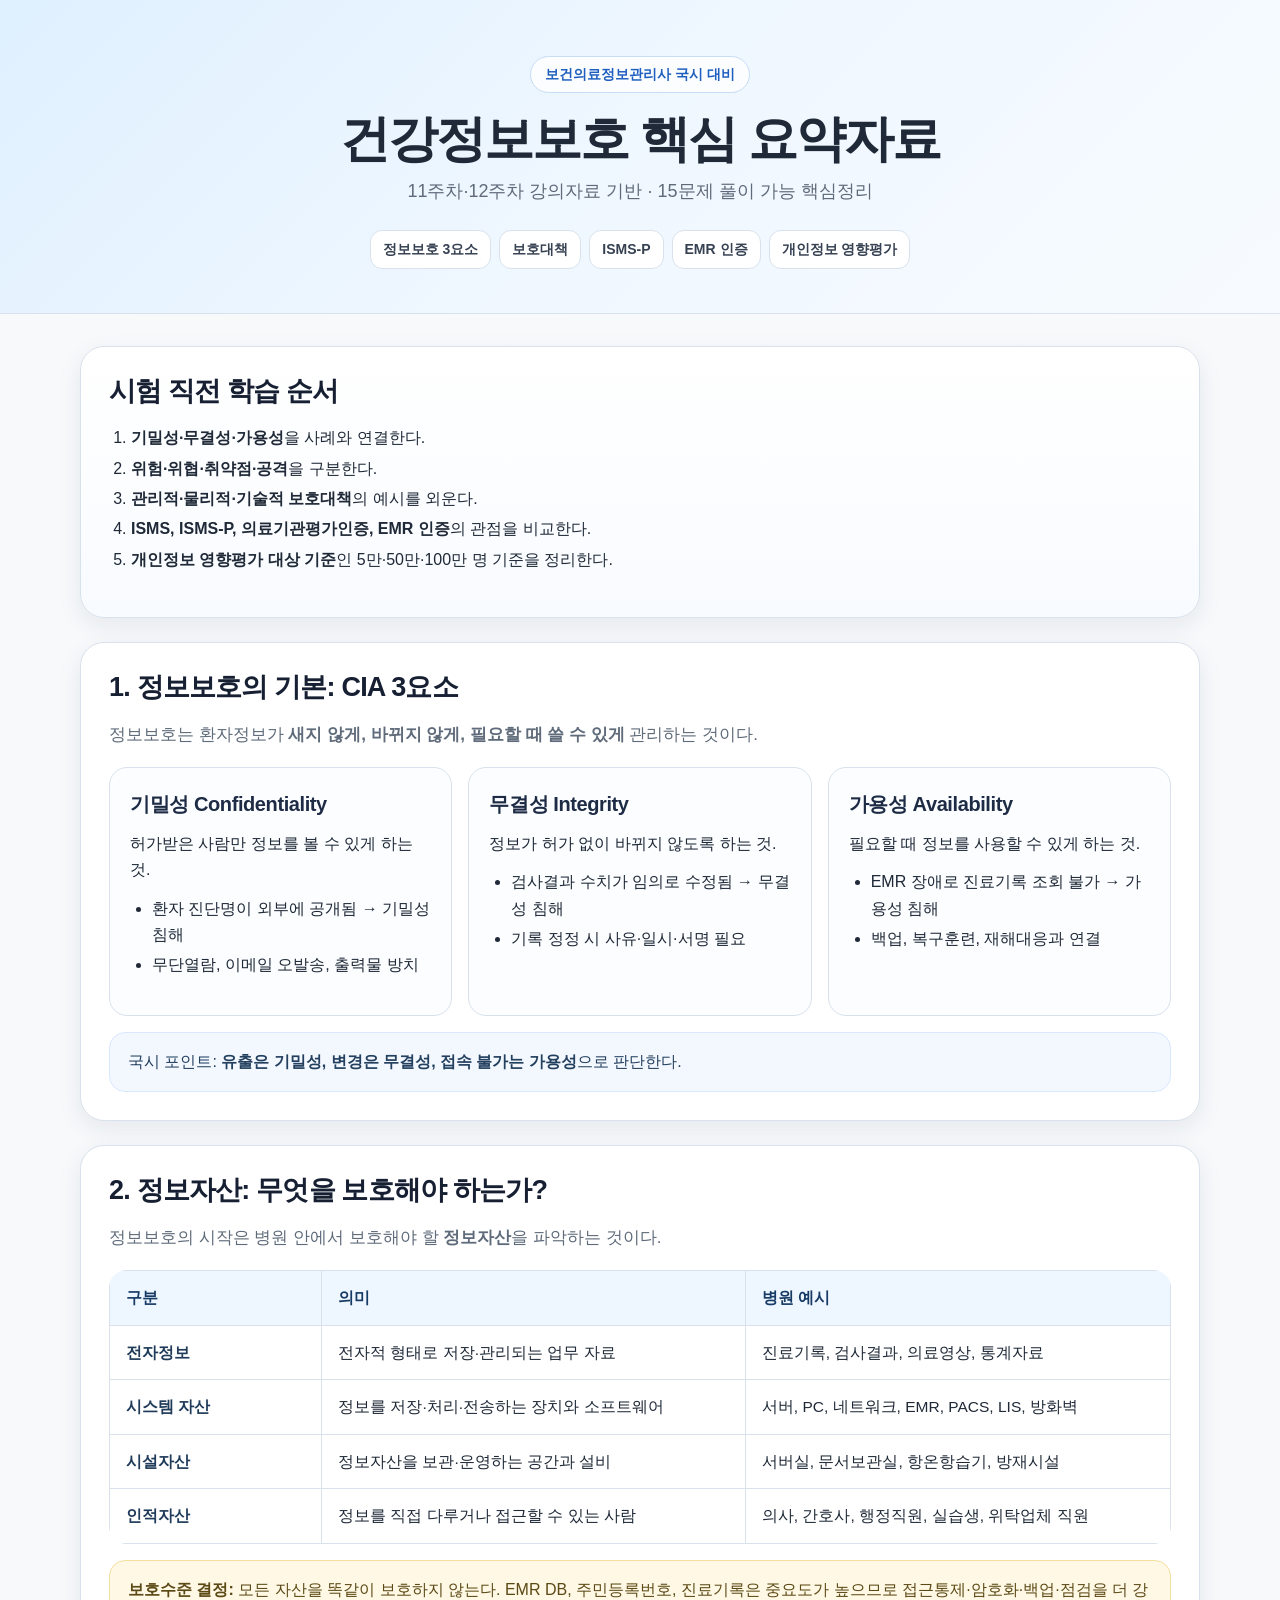
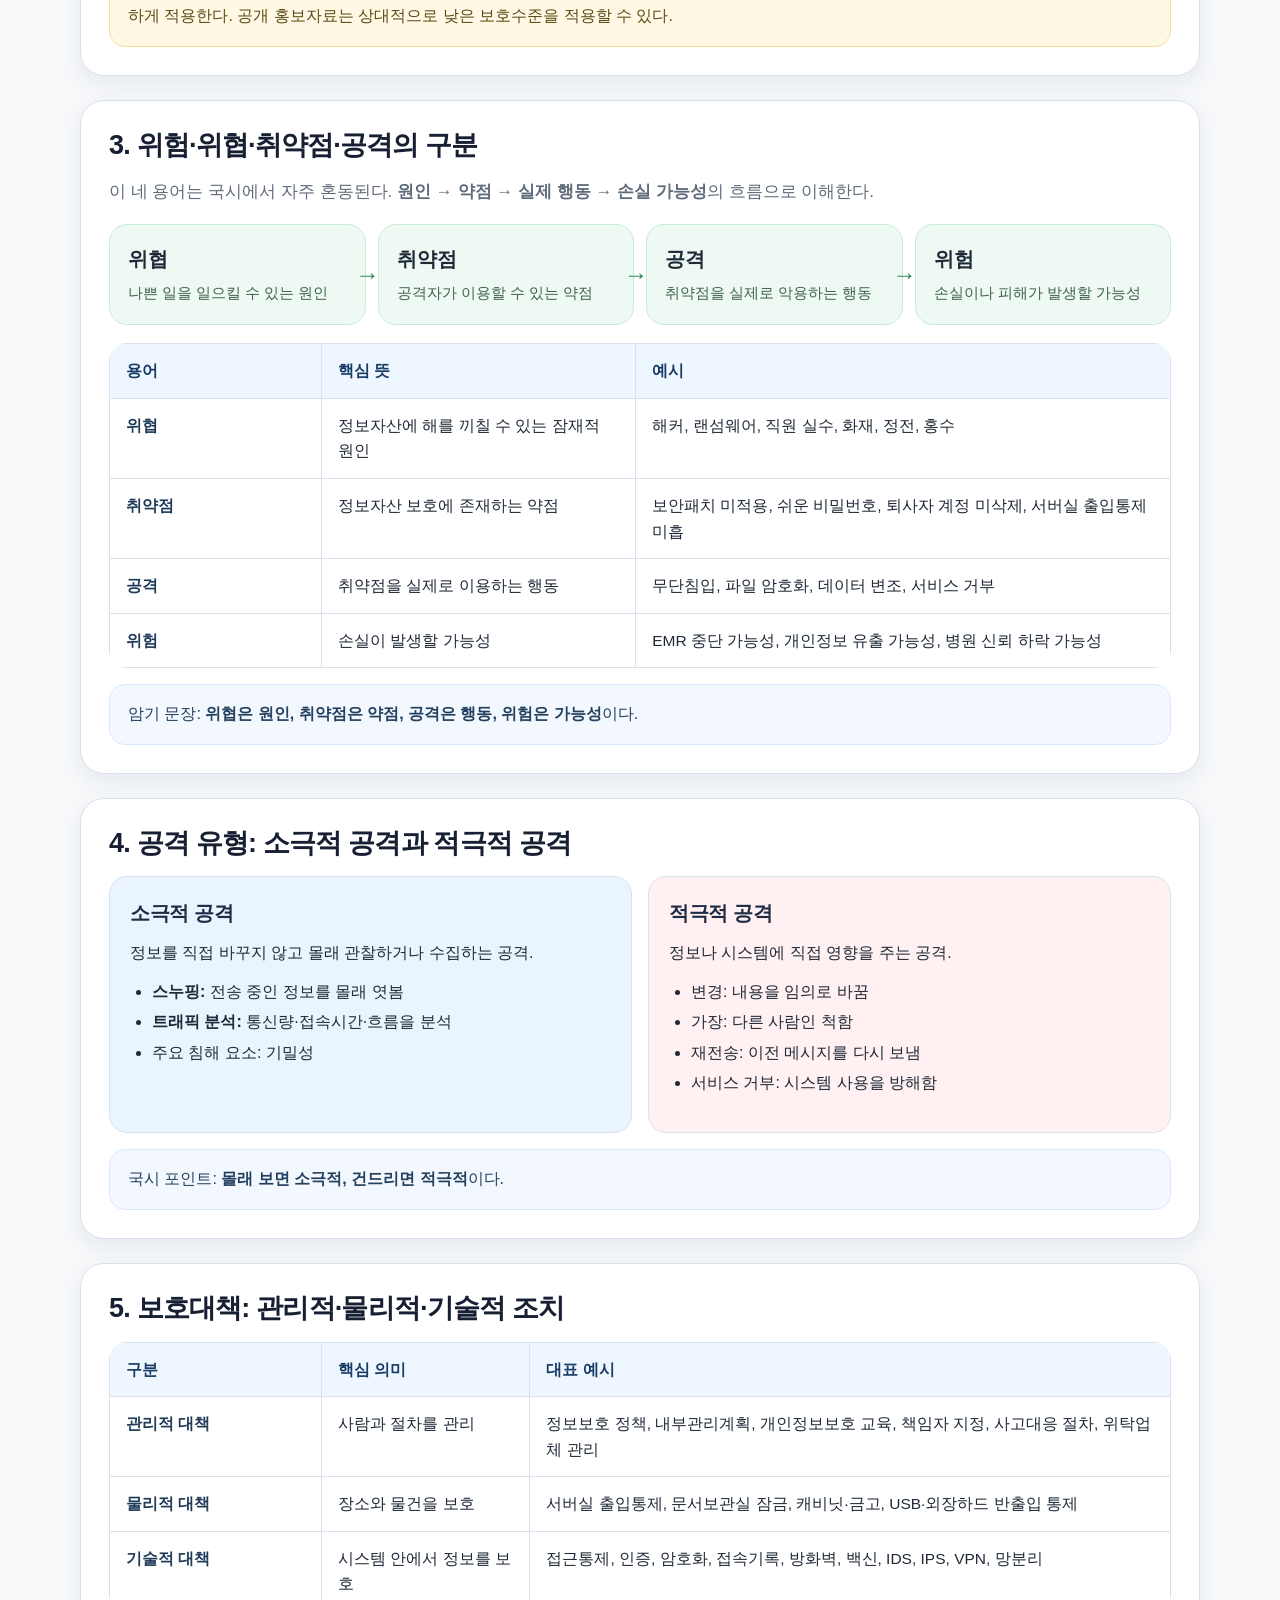
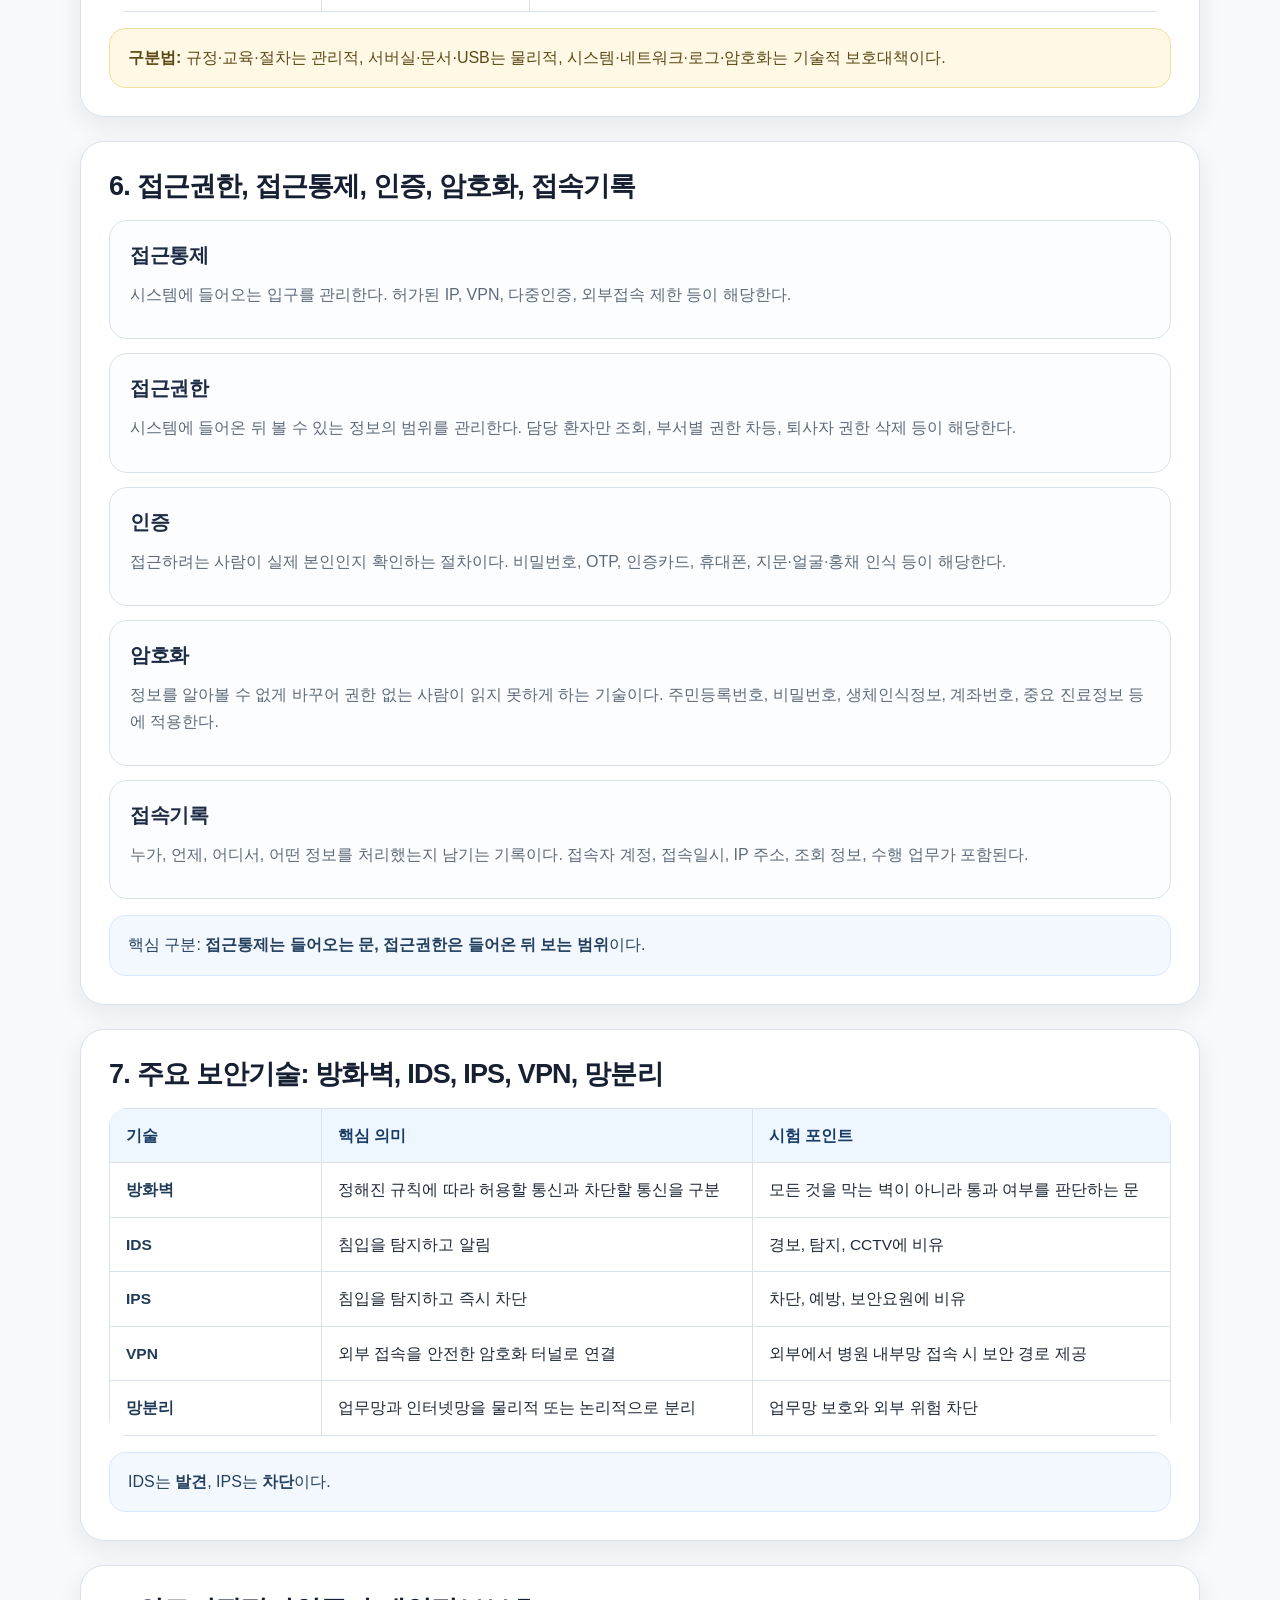
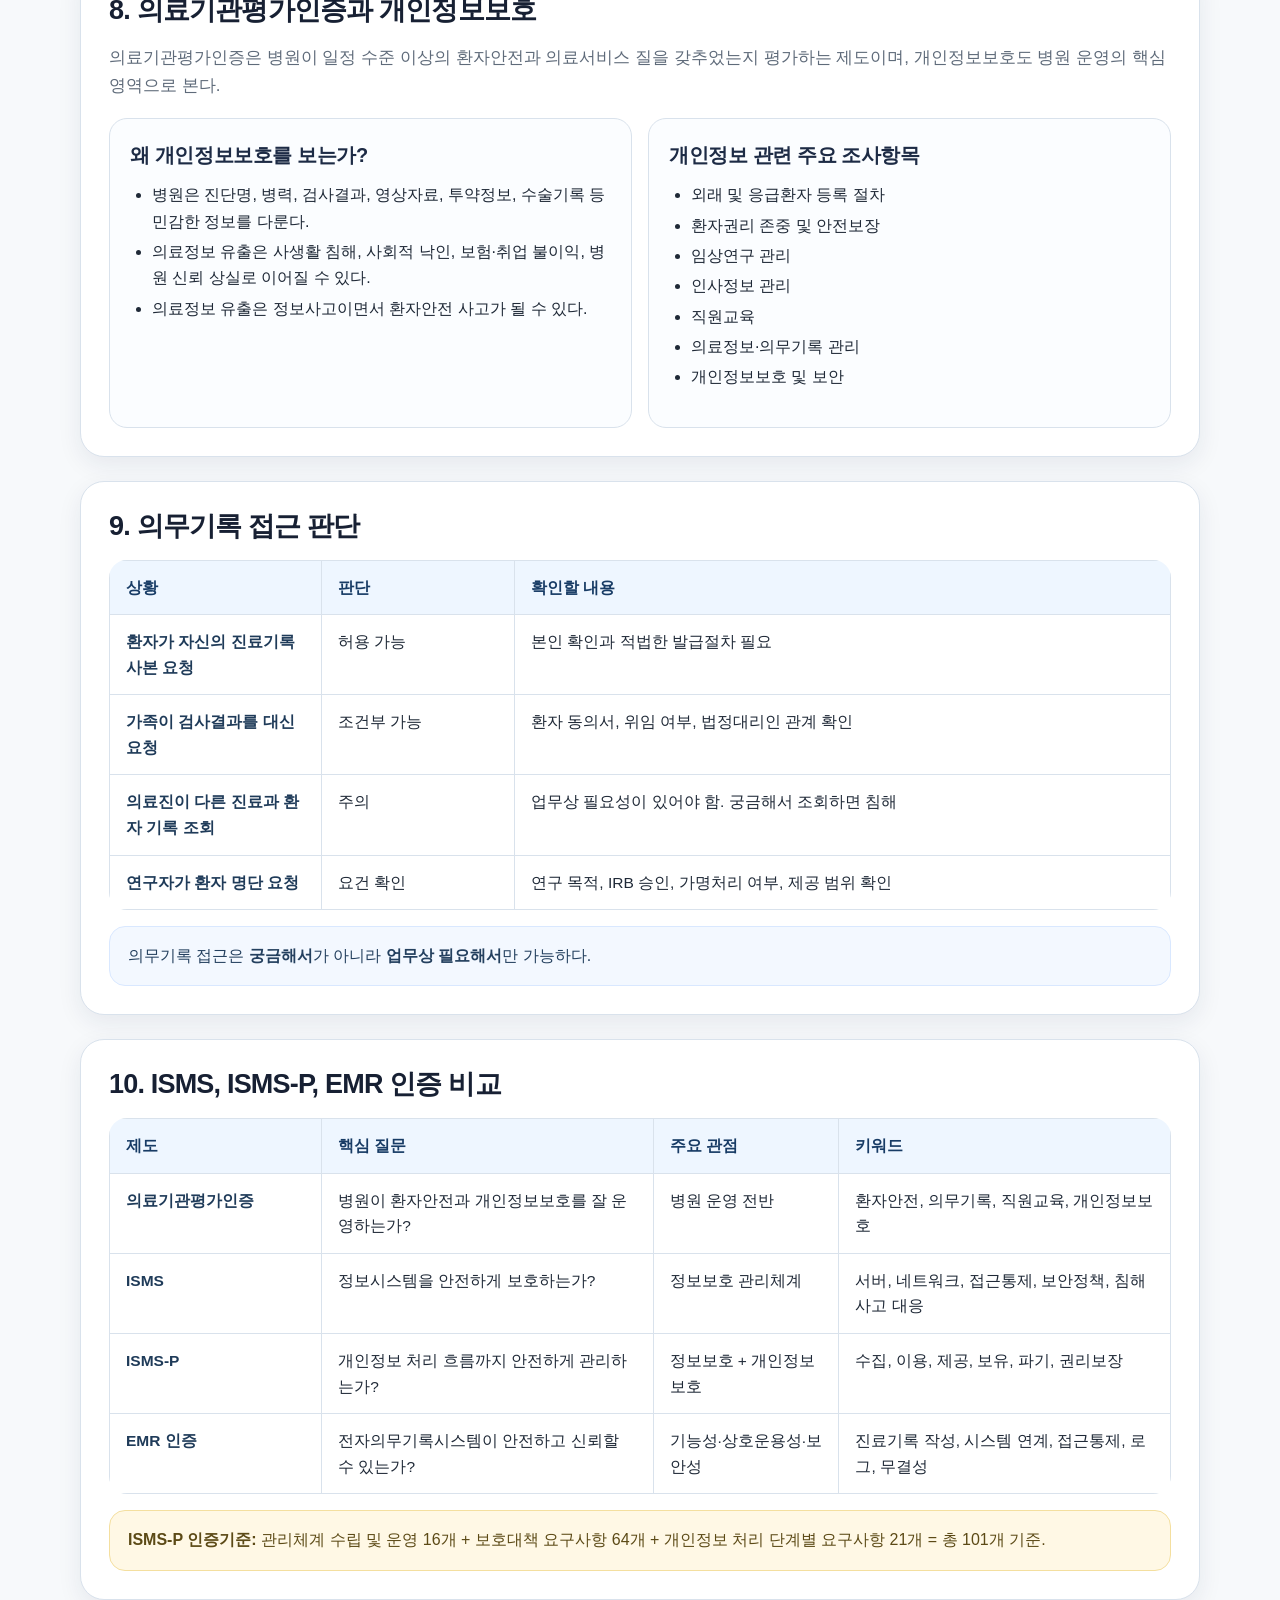
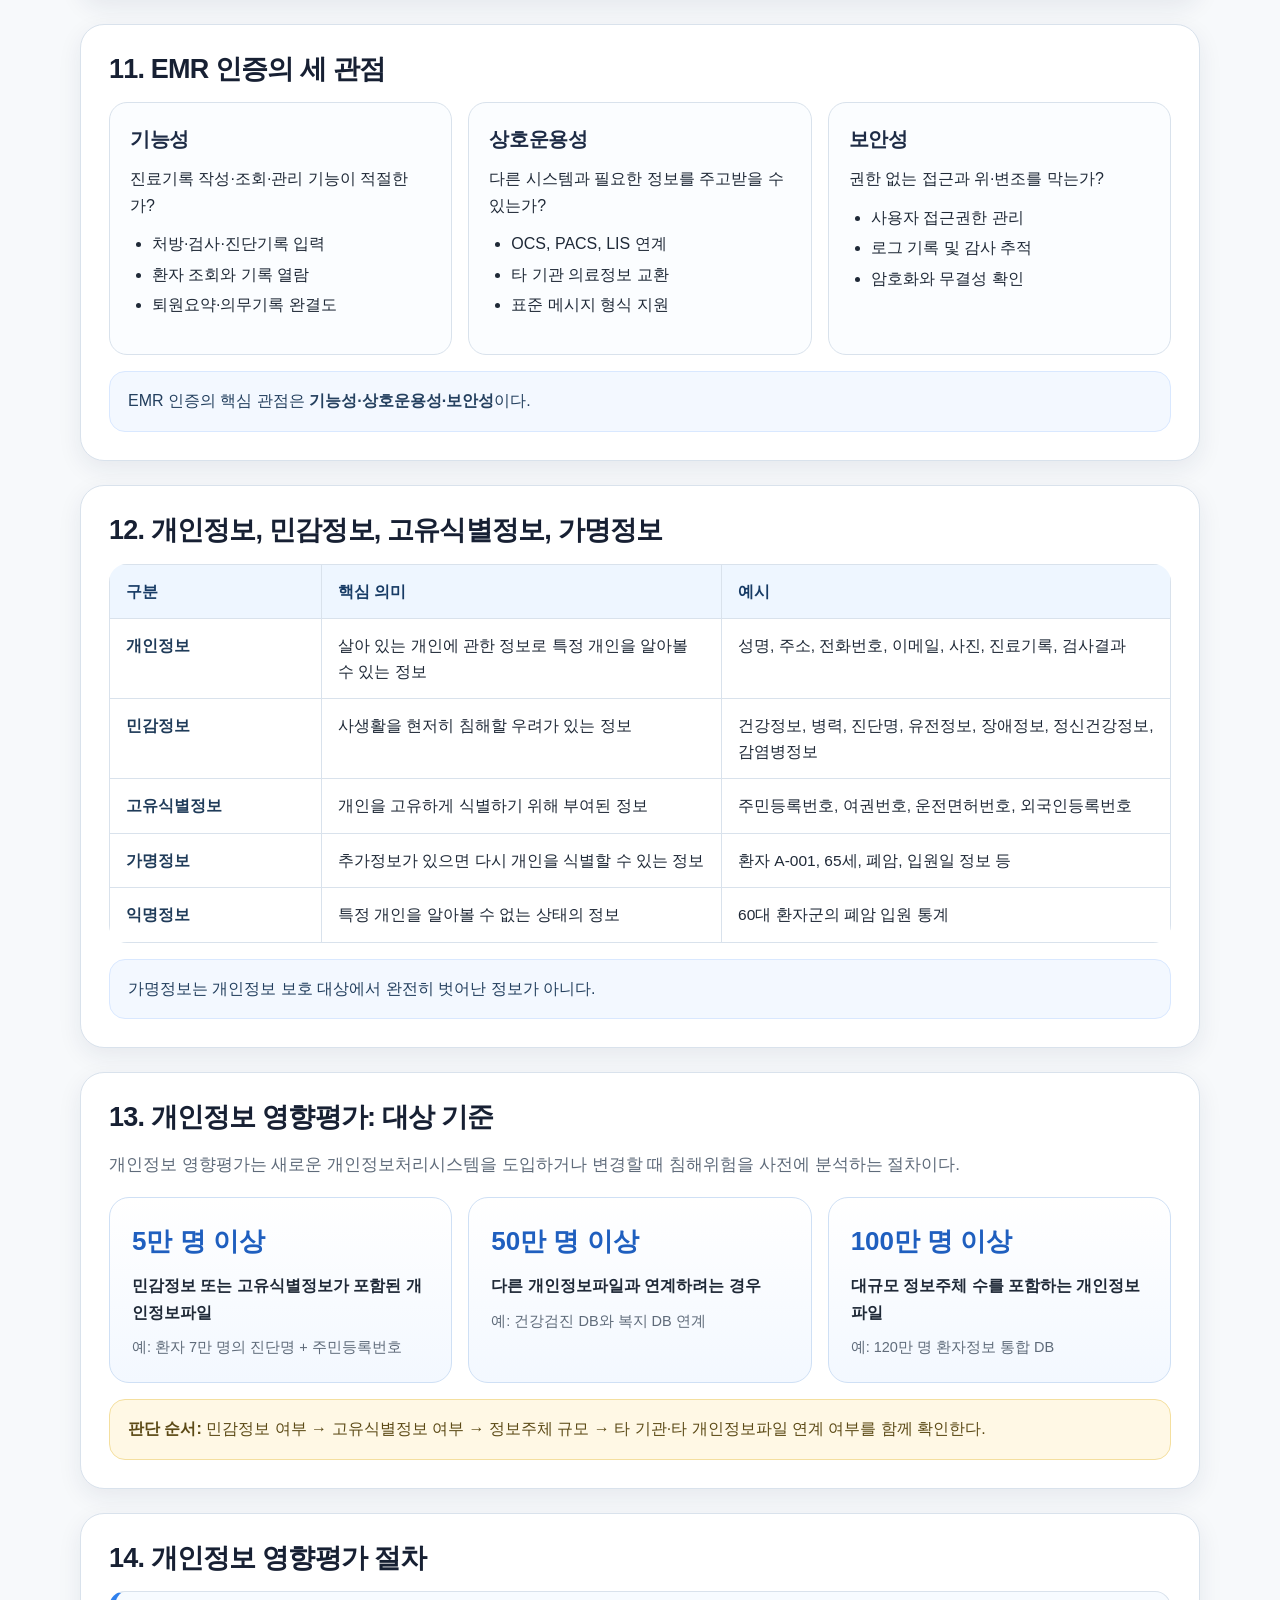
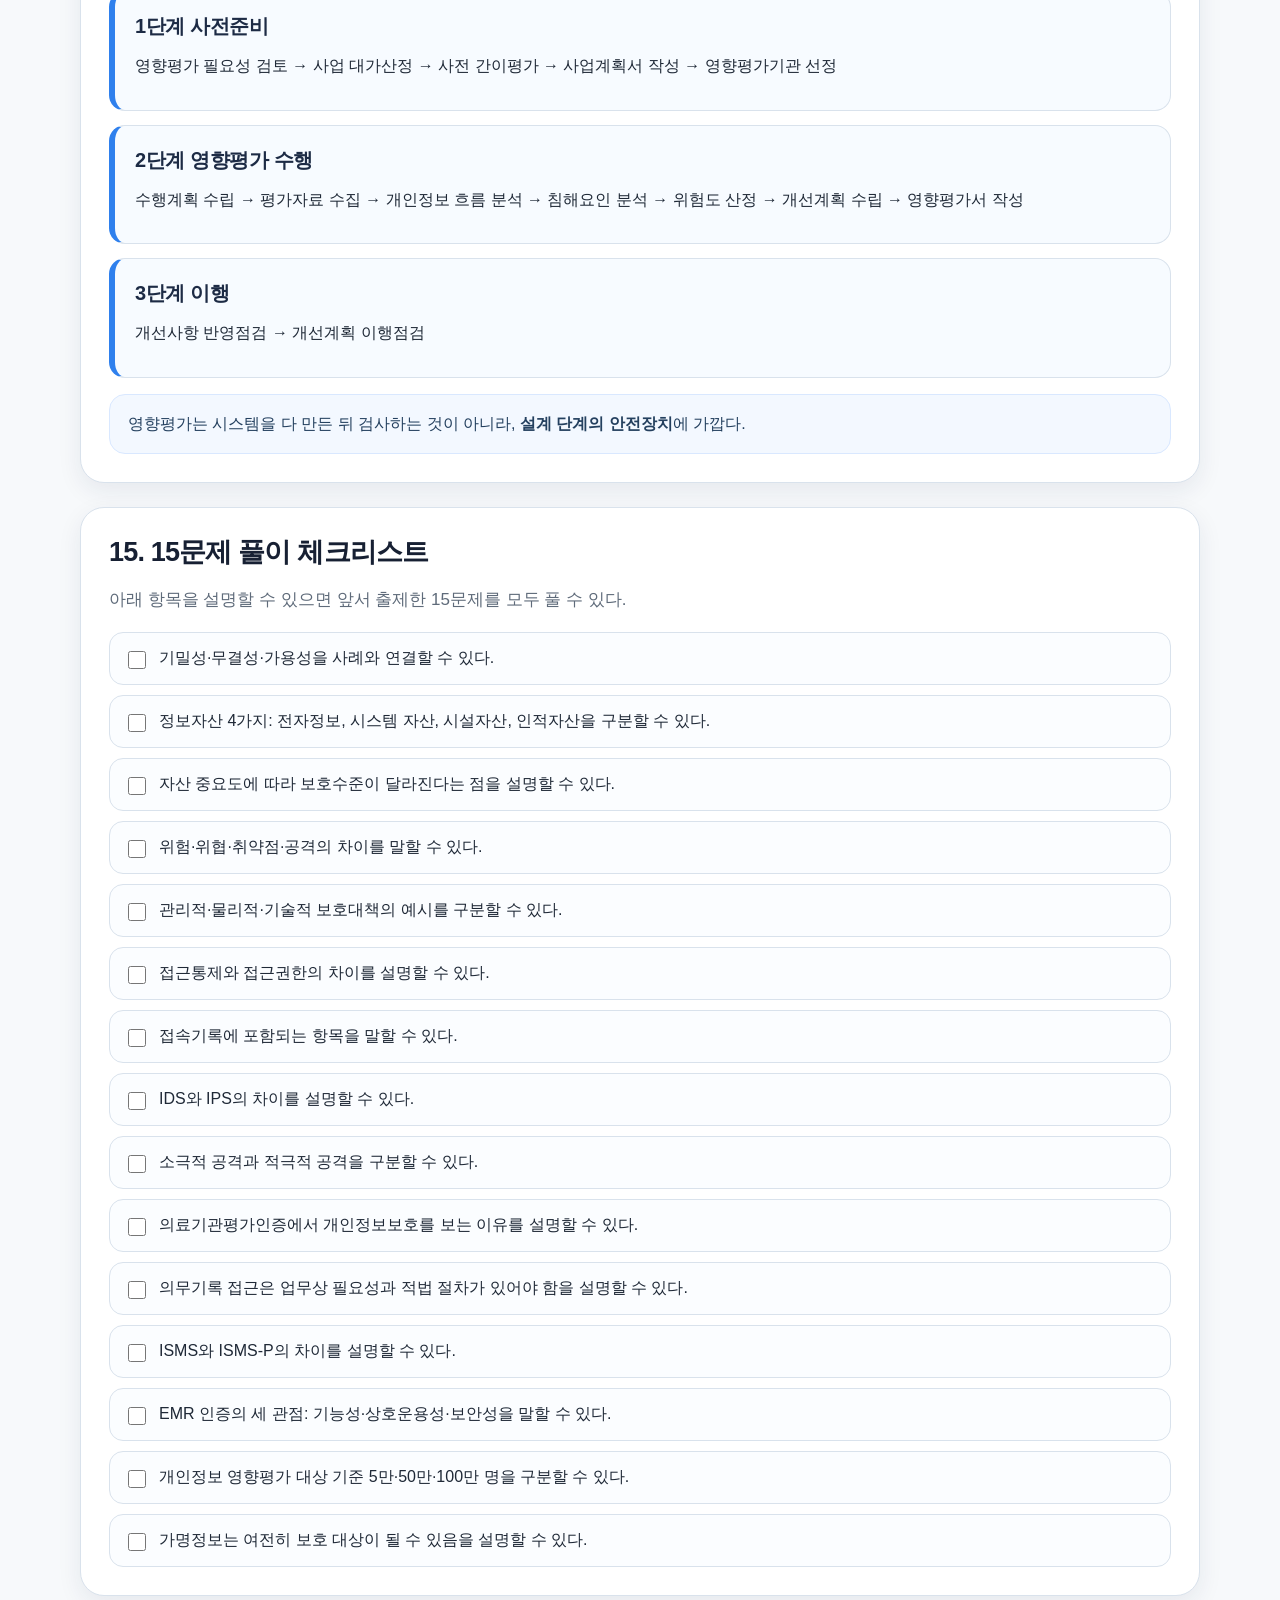
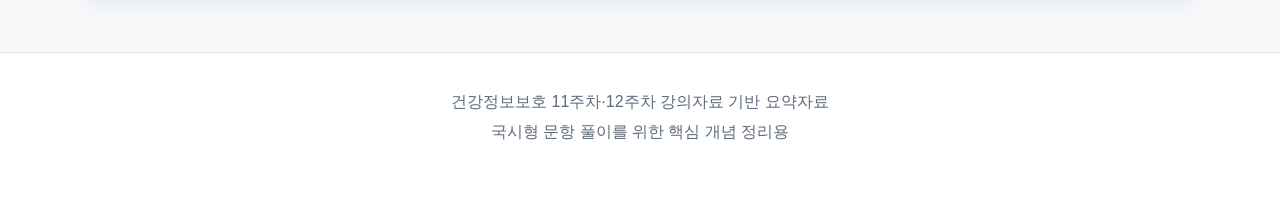
==== 10,11weeks/index.html @ 8c6b3c04 "Rename health_info_protection_summary.html to index.html" ====
<!DOCTYPE html>
<html lang="ko">
<head>
  <meta charset="UTF-8" />
  <meta name="viewport" content="width=device-width, initial-scale=1.0" />
  <title>건강정보보호 국시 핵심 요약자료</title>
  <link rel="stylesheet" href="health_info_protection_summary.css" />
</head>
<body>
  <header class="hero">
    <div class="hero__label">보건의료정보관리사 국시 대비</div>
    <h1>건강정보보호 핵심 요약자료</h1>
    <p>11주차·12주차 강의자료 기반 · 15문제 풀이 가능 핵심정리</p>
    <div class="hero__badges">
      <span>정보보호 3요소</span>
      <span>보호대책</span>
      <span>ISMS-P</span>
      <span>EMR 인증</span>
      <span>개인정보 영향평가</span>
    </div>
  </header>

  <main class="container">
    <section class="study-guide">
      <h2>시험 직전 학습 순서</h2>
      <ol>
        <li><strong>기밀성·무결성·가용성</strong>을 사례와 연결한다.</li>
        <li><strong>위험·위협·취약점·공격</strong>을 구분한다.</li>
        <li><strong>관리적·물리적·기술적 보호대책</strong>의 예시를 외운다.</li>
        <li><strong>ISMS, ISMS-P, 의료기관평가인증, EMR 인증</strong>의 관점을 비교한다.</li>
        <li><strong>개인정보 영향평가 대상 기준</strong>인 5만·50만·100만 명 기준을 정리한다.</li>
      </ol>
    </section>

    <section class="card" id="section1">
      <h2>1. 정보보호의 기본: CIA 3요소</h2>
      <p class="lead">정보보호는 환자정보가 <strong>새지 않게, 바뀌지 않게, 필요할 때 쓸 수 있게</strong> 관리하는 것이다.</p>
      <div class="grid three">
        <article class="mini-card">
          <h3>기밀성 Confidentiality</h3>
          <p>허가받은 사람만 정보를 볼 수 있게 하는 것.</p>
          <ul>
            <li>환자 진단명이 외부에 공개됨 → 기밀성 침해</li>
            <li>무단열람, 이메일 오발송, 출력물 방치</li>
          </ul>
        </article>
        <article class="mini-card">
          <h3>무결성 Integrity</h3>
          <p>정보가 허가 없이 바뀌지 않도록 하는 것.</p>
          <ul>
            <li>검사결과 수치가 임의로 수정됨 → 무결성 침해</li>
            <li>기록 정정 시 사유·일시·서명 필요</li>
          </ul>
        </article>
        <article class="mini-card">
          <h3>가용성 Availability</h3>
          <p>필요할 때 정보를 사용할 수 있게 하는 것.</p>
          <ul>
            <li>EMR 장애로 진료기록 조회 불가 → 가용성 침해</li>
            <li>백업, 복구훈련, 재해대응과 연결</li>
          </ul>
        </article>
      </div>
      <div class="exam-tip">국시 포인트: <strong>유출은 기밀성, 변경은 무결성, 접속 불가는 가용성</strong>으로 판단한다.</div>
    </section>

    <section class="card" id="section2">
      <h2>2. 정보자산: 무엇을 보호해야 하는가?</h2>
      <p class="lead">정보보호의 시작은 병원 안에서 보호해야 할 <strong>정보자산</strong>을 파악하는 것이다.</p>
      <table>
        <thead>
          <tr>
            <th>구분</th>
            <th>의미</th>
            <th>병원 예시</th>
          </tr>
        </thead>
        <tbody>
          <tr>
            <td>전자정보</td>
            <td>전자적 형태로 저장·관리되는 업무 자료</td>
            <td>진료기록, 검사결과, 의료영상, 통계자료</td>
          </tr>
          <tr>
            <td>시스템 자산</td>
            <td>정보를 저장·처리·전송하는 장치와 소프트웨어</td>
            <td>서버, PC, 네트워크, EMR, PACS, LIS, 방화벽</td>
          </tr>
          <tr>
            <td>시설자산</td>
            <td>정보자산을 보관·운영하는 공간과 설비</td>
            <td>서버실, 문서보관실, 항온항습기, 방재시설</td>
          </tr>
          <tr>
            <td>인적자산</td>
            <td>정보를 직접 다루거나 접근할 수 있는 사람</td>
            <td>의사, 간호사, 행정직원, 실습생, 위탁업체 직원</td>
          </tr>
        </tbody>
      </table>
      <div class="note">
        <strong>보호수준 결정:</strong> 모든 자산을 똑같이 보호하지 않는다. EMR DB, 주민등록번호, 진료기록은 중요도가 높으므로 접근통제·암호화·백업·점검을 더 강하게 적용한다. 공개 홍보자료는 상대적으로 낮은 보호수준을 적용할 수 있다.
      </div>
    </section>

    <section class="card" id="section3">
      <h2>3. 위험·위협·취약점·공격의 구분</h2>
      <p class="lead">이 네 용어는 국시에서 자주 혼동된다. <strong>원인 → 약점 → 실제 행동 → 손실 가능성</strong>의 흐름으로 이해한다.</p>
      <div class="flow">
        <div><strong>위협</strong><span>나쁜 일을 일으킬 수 있는 원인</span></div>
        <div><strong>취약점</strong><span>공격자가 이용할 수 있는 약점</span></div>
        <div><strong>공격</strong><span>취약점을 실제로 악용하는 행동</span></div>
        <div><strong>위험</strong><span>손실이나 피해가 발생할 가능성</span></div>
      </div>
      <table>
        <thead>
          <tr>
            <th>용어</th>
            <th>핵심 뜻</th>
            <th>예시</th>
          </tr>
        </thead>
        <tbody>
          <tr>
            <td>위협</td>
            <td>정보자산에 해를 끼칠 수 있는 잠재적 원인</td>
            <td>해커, 랜섬웨어, 직원 실수, 화재, 정전, 홍수</td>
          </tr>
          <tr>
            <td>취약점</td>
            <td>정보자산 보호에 존재하는 약점</td>
            <td>보안패치 미적용, 쉬운 비밀번호, 퇴사자 계정 미삭제, 서버실 출입통제 미흡</td>
          </tr>
          <tr>
            <td>공격</td>
            <td>취약점을 실제로 이용하는 행동</td>
            <td>무단침입, 파일 암호화, 데이터 변조, 서비스 거부</td>
          </tr>
          <tr>
            <td>위험</td>
            <td>손실이 발생할 가능성</td>
            <td>EMR 중단 가능성, 개인정보 유출 가능성, 병원 신뢰 하락 가능성</td>
          </tr>
        </tbody>
      </table>
      <div class="exam-tip">암기 문장: <strong>위협은 원인, 취약점은 약점, 공격은 행동, 위험은 가능성</strong>이다.</div>
    </section>

    <section class="card" id="section4">
      <h2>4. 공격 유형: 소극적 공격과 적극적 공격</h2>
      <div class="grid two">
        <article class="mini-card soft-blue">
          <h3>소극적 공격</h3>
          <p>정보를 직접 바꾸지 않고 몰래 관찰하거나 수집하는 공격.</p>
          <ul>
            <li><strong>스누핑:</strong> 전송 중인 정보를 몰래 엿봄</li>
            <li><strong>트래픽 분석:</strong> 통신량·접속시간·흐름을 분석</li>
            <li>주요 침해 요소: 기밀성</li>
          </ul>
        </article>
        <article class="mini-card soft-red">
          <h3>적극적 공격</h3>
          <p>정보나 시스템에 직접 영향을 주는 공격.</p>
          <ul>
            <li>변경: 내용을 임의로 바꿈</li>
            <li>가장: 다른 사람인 척함</li>
            <li>재전송: 이전 메시지를 다시 보냄</li>
            <li>서비스 거부: 시스템 사용을 방해함</li>
          </ul>
        </article>
      </div>
      <div class="exam-tip">국시 포인트: <strong>몰래 보면 소극적, 건드리면 적극적</strong>이다.</div>
    </section>

    <section class="card" id="section5">
      <h2>5. 보호대책: 관리적·물리적·기술적 조치</h2>
      <table>
        <thead>
          <tr>
            <th>구분</th>
            <th>핵심 의미</th>
            <th>대표 예시</th>
          </tr>
        </thead>
        <tbody>
          <tr>
            <td>관리적 대책</td>
            <td>사람과 절차를 관리</td>
            <td>정보보호 정책, 내부관리계획, 개인정보보호 교육, 책임자 지정, 사고대응 절차, 위탁업체 관리</td>
          </tr>
          <tr>
            <td>물리적 대책</td>
            <td>장소와 물건을 보호</td>
            <td>서버실 출입통제, 문서보관실 잠금, 캐비닛·금고, USB·외장하드 반출입 통제</td>
          </tr>
          <tr>
            <td>기술적 대책</td>
            <td>시스템 안에서 정보를 보호</td>
            <td>접근통제, 인증, 암호화, 접속기록, 방화벽, 백신, IDS, IPS, VPN, 망분리</td>
          </tr>
        </tbody>
      </table>
      <div class="note">
        <strong>구분법:</strong> 규정·교육·절차는 관리적, 서버실·문서·USB는 물리적, 시스템·네트워크·로그·암호화는 기술적 보호대책이다.
      </div>
    </section>

    <section class="card" id="section6">
      <h2>6. 접근권한, 접근통제, 인증, 암호화, 접속기록</h2>
      <div class="definition-list">
        <div>
          <h3>접근통제</h3>
          <p>시스템에 들어오는 입구를 관리한다. 허가된 IP, VPN, 다중인증, 외부접속 제한 등이 해당한다.</p>
        </div>
        <div>
          <h3>접근권한</h3>
          <p>시스템에 들어온 뒤 볼 수 있는 정보의 범위를 관리한다. 담당 환자만 조회, 부서별 권한 차등, 퇴사자 권한 삭제 등이 해당한다.</p>
        </div>
        <div>
          <h3>인증</h3>
          <p>접근하려는 사람이 실제 본인인지 확인하는 절차이다. 비밀번호, OTP, 인증카드, 휴대폰, 지문·얼굴·홍채 인식 등이 해당한다.</p>
        </div>
        <div>
          <h3>암호화</h3>
          <p>정보를 알아볼 수 없게 바꾸어 권한 없는 사람이 읽지 못하게 하는 기술이다. 주민등록번호, 비밀번호, 생체인식정보, 계좌번호, 중요 진료정보 등에 적용한다.</p>
        </div>
        <div>
          <h3>접속기록</h3>
          <p>누가, 언제, 어디서, 어떤 정보를 처리했는지 남기는 기록이다. 접속자 계정, 접속일시, IP 주소, 조회 정보, 수행 업무가 포함된다.</p>
        </div>
      </div>
      <div class="exam-tip">핵심 구분: <strong>접근통제는 들어오는 문, 접근권한은 들어온 뒤 보는 범위</strong>이다.</div>
    </section>

    <section class="card" id="section7">
      <h2>7. 주요 보안기술: 방화벽, IDS, IPS, VPN, 망분리</h2>
      <table>
        <thead>
          <tr>
            <th>기술</th>
            <th>핵심 의미</th>
            <th>시험 포인트</th>
          </tr>
        </thead>
        <tbody>
          <tr>
            <td>방화벽</td>
            <td>정해진 규칙에 따라 허용할 통신과 차단할 통신을 구분</td>
            <td>모든 것을 막는 벽이 아니라 통과 여부를 판단하는 문</td>
          </tr>
          <tr>
            <td>IDS</td>
            <td>침입을 탐지하고 알림</td>
            <td>경보, 탐지, CCTV에 비유</td>
          </tr>
          <tr>
            <td>IPS</td>
            <td>침입을 탐지하고 즉시 차단</td>
            <td>차단, 예방, 보안요원에 비유</td>
          </tr>
          <tr>
            <td>VPN</td>
            <td>외부 접속을 안전한 암호화 터널로 연결</td>
            <td>외부에서 병원 내부망 접속 시 보안 경로 제공</td>
          </tr>
          <tr>
            <td>망분리</td>
            <td>업무망과 인터넷망을 물리적 또는 논리적으로 분리</td>
            <td>업무망 보호와 외부 위험 차단</td>
          </tr>
        </tbody>
      </table>
      <div class="exam-tip">IDS는 <strong>발견</strong>, IPS는 <strong>차단</strong>이다.</div>
    </section>

    <section class="card" id="section8">
      <h2>8. 의료기관평가인증과 개인정보보호</h2>
      <p class="lead">의료기관평가인증은 병원이 일정 수준 이상의 환자안전과 의료서비스 질을 갖추었는지 평가하는 제도이며, 개인정보보호도 병원 운영의 핵심 영역으로 본다.</p>
      <div class="grid two">
        <div class="mini-card">
          <h3>왜 개인정보보호를 보는가?</h3>
          <ul>
            <li>병원은 진단명, 병력, 검사결과, 영상자료, 투약정보, 수술기록 등 민감한 정보를 다룬다.</li>
            <li>의료정보 유출은 사생활 침해, 사회적 낙인, 보험·취업 불이익, 병원 신뢰 상실로 이어질 수 있다.</li>
            <li>의료정보 유출은 정보사고이면서 환자안전 사고가 될 수 있다.</li>
          </ul>
        </div>
        <div class="mini-card">
          <h3>개인정보 관련 주요 조사항목</h3>
          <ul>
            <li>외래 및 응급환자 등록 절차</li>
            <li>환자권리 존중 및 안전보장</li>
            <li>임상연구 관리</li>
            <li>인사정보 관리</li>
            <li>직원교육</li>
            <li>의료정보·의무기록 관리</li>
            <li>개인정보보호 및 보안</li>
          </ul>
        </div>
      </div>
    </section>

    <section class="card" id="section9">
      <h2>9. 의무기록 접근 판단</h2>
      <table>
        <thead>
          <tr>
            <th>상황</th>
            <th>판단</th>
            <th>확인할 내용</th>
          </tr>
        </thead>
        <tbody>
          <tr>
            <td>환자가 자신의 진료기록 사본 요청</td>
            <td>허용 가능</td>
            <td>본인 확인과 적법한 발급절차 필요</td>
          </tr>
          <tr>
            <td>가족이 검사결과를 대신 요청</td>
            <td>조건부 가능</td>
            <td>환자 동의서, 위임 여부, 법정대리인 관계 확인</td>
          </tr>
          <tr>
            <td>의료진이 다른 진료과 환자 기록 조회</td>
            <td>주의</td>
            <td>업무상 필요성이 있어야 함. 궁금해서 조회하면 침해</td>
          </tr>
          <tr>
            <td>연구자가 환자 명단 요청</td>
            <td>요건 확인</td>
            <td>연구 목적, IRB 승인, 가명처리 여부, 제공 범위 확인</td>
          </tr>
        </tbody>
      </table>
      <div class="exam-tip">의무기록 접근은 <strong>궁금해서</strong>가 아니라 <strong>업무상 필요해서</strong>만 가능하다.</div>
    </section>

    <section class="card" id="section10">
      <h2>10. ISMS, ISMS-P, EMR 인증 비교</h2>
      <table>
        <thead>
          <tr>
            <th>제도</th>
            <th>핵심 질문</th>
            <th>주요 관점</th>
            <th>키워드</th>
          </tr>
        </thead>
        <tbody>
          <tr>
            <td>의료기관평가인증</td>
            <td>병원이 환자안전과 개인정보보호를 잘 운영하는가?</td>
            <td>병원 운영 전반</td>
            <td>환자안전, 의무기록, 직원교육, 개인정보보호</td>
          </tr>
          <tr>
            <td>ISMS</td>
            <td>정보시스템을 안전하게 보호하는가?</td>
            <td>정보보호 관리체계</td>
            <td>서버, 네트워크, 접근통제, 보안정책, 침해사고 대응</td>
          </tr>
          <tr>
            <td>ISMS-P</td>
            <td>개인정보 처리 흐름까지 안전하게 관리하는가?</td>
            <td>정보보호 + 개인정보보호</td>
            <td>수집, 이용, 제공, 보유, 파기, 권리보장</td>
          </tr>
          <tr>
            <td>EMR 인증</td>
            <td>전자의무기록시스템이 안전하고 신뢰할 수 있는가?</td>
            <td>기능성·상호운용성·보안성</td>
            <td>진료기록 작성, 시스템 연계, 접근통제, 로그, 무결성</td>
          </tr>
        </tbody>
      </table>
      <div class="note">
        <strong>ISMS-P 인증기준:</strong> 관리체계 수립 및 운영 16개 + 보호대책 요구사항 64개 + 개인정보 처리 단계별 요구사항 21개 = 총 101개 기준.
      </div>
    </section>

    <section class="card" id="section11">
      <h2>11. EMR 인증의 세 관점</h2>
      <div class="grid three">
        <article class="mini-card">
          <h3>기능성</h3>
          <p>진료기록 작성·조회·관리 기능이 적절한가?</p>
          <ul>
            <li>처방·검사·진단기록 입력</li>
            <li>환자 조회와 기록 열람</li>
            <li>퇴원요약·의무기록 완결도</li>
          </ul>
        </article>
        <article class="mini-card">
          <h3>상호운용성</h3>
          <p>다른 시스템과 필요한 정보를 주고받을 수 있는가?</p>
          <ul>
            <li>OCS, PACS, LIS 연계</li>
            <li>타 기관 의료정보 교환</li>
            <li>표준 메시지 형식 지원</li>
          </ul>
        </article>
        <article class="mini-card">
          <h3>보안성</h3>
          <p>권한 없는 접근과 위·변조를 막는가?</p>
          <ul>
            <li>사용자 접근권한 관리</li>
            <li>로그 기록 및 감사 추적</li>
            <li>암호화와 무결성 확인</li>
          </ul>
        </article>
      </div>
      <div class="exam-tip">EMR 인증의 핵심 관점은 <strong>기능성·상호운용성·보안성</strong>이다.</div>
    </section>

    <section class="card" id="section12">
      <h2>12. 개인정보, 민감정보, 고유식별정보, 가명정보</h2>
      <table>
        <thead>
          <tr>
            <th>구분</th>
            <th>핵심 의미</th>
            <th>예시</th>
          </tr>
        </thead>
        <tbody>
          <tr>
            <td>개인정보</td>
            <td>살아 있는 개인에 관한 정보로 특정 개인을 알아볼 수 있는 정보</td>
            <td>성명, 주소, 전화번호, 이메일, 사진, 진료기록, 검사결과</td>
          </tr>
          <tr>
            <td>민감정보</td>
            <td>사생활을 현저히 침해할 우려가 있는 정보</td>
            <td>건강정보, 병력, 진단명, 유전정보, 장애정보, 정신건강정보, 감염병정보</td>
          </tr>
          <tr>
            <td>고유식별정보</td>
            <td>개인을 고유하게 식별하기 위해 부여된 정보</td>
            <td>주민등록번호, 여권번호, 운전면허번호, 외국인등록번호</td>
          </tr>
          <tr>
            <td>가명정보</td>
            <td>추가정보가 있으면 다시 개인을 식별할 수 있는 정보</td>
            <td>환자 A-001, 65세, 폐암, 입원일 정보 등</td>
          </tr>
          <tr>
            <td>익명정보</td>
            <td>특정 개인을 알아볼 수 없는 상태의 정보</td>
            <td>60대 환자군의 폐암 입원 통계</td>
          </tr>
        </tbody>
      </table>
      <div class="exam-tip">가명정보는 개인정보 보호 대상에서 완전히 벗어난 정보가 아니다.</div>
    </section>

    <section class="card" id="section13">
      <h2>13. 개인정보 영향평가: 대상 기준</h2>
      <p class="lead">개인정보 영향평가는 새로운 개인정보처리시스템을 도입하거나 변경할 때 침해위험을 사전에 분석하는 절차이다.</p>
      <div class="grid three criteria">
        <article>
          <div class="number">5만 명 이상</div>
          <p>민감정보 또는 고유식별정보가 포함된 개인정보파일</p>
          <span>예: 환자 7만 명의 진단명 + 주민등록번호</span>
        </article>
        <article>
          <div class="number">50만 명 이상</div>
          <p>다른 개인정보파일과 연계하려는 경우</p>
          <span>예: 건강검진 DB와 복지 DB 연계</span>
        </article>
        <article>
          <div class="number">100만 명 이상</div>
          <p>대규모 정보주체 수를 포함하는 개인정보파일</p>
          <span>예: 120만 명 환자정보 통합 DB</span>
        </article>
      </div>
      <div class="note">
        <strong>판단 순서:</strong> 민감정보 여부 → 고유식별정보 여부 → 정보주체 규모 → 타 기관·타 개인정보파일 연계 여부를 함께 확인한다.
      </div>
    </section>

    <section class="card" id="section14">
      <h2>14. 개인정보 영향평가 절차</h2>
      <div class="timeline">
        <div>
          <h3>1단계 사전준비</h3>
          <p>영향평가 필요성 검토 → 사업 대가산정 → 사전 간이평가 → 사업계획서 작성 → 영향평가기관 선정</p>
        </div>
        <div>
          <h3>2단계 영향평가 수행</h3>
          <p>수행계획 수립 → 평가자료 수집 → 개인정보 흐름 분석 → 침해요인 분석 → 위험도 산정 → 개선계획 수립 → 영향평가서 작성</p>
        </div>
        <div>
          <h3>3단계 이행</h3>
          <p>개선사항 반영점검 → 개선계획 이행점검</p>
        </div>
      </div>
      <div class="exam-tip">영향평가는 시스템을 다 만든 뒤 검사하는 것이 아니라, <strong>설계 단계의 안전장치</strong>에 가깝다.</div>
    </section>

    <section class="card" id="section15">
      <h2>15. 15문제 풀이 체크리스트</h2>
      <p class="lead">아래 항목을 설명할 수 있으면 앞서 출제한 15문제를 모두 풀 수 있다.</p>
      <div class="checklist">
        <label><input type="checkbox" /> 기밀성·무결성·가용성을 사례와 연결할 수 있다.</label>
        <label><input type="checkbox" /> 정보자산 4가지: 전자정보, 시스템 자산, 시설자산, 인적자산을 구분할 수 있다.</label>
        <label><input type="checkbox" /> 자산 중요도에 따라 보호수준이 달라진다는 점을 설명할 수 있다.</label>
        <label><input type="checkbox" /> 위험·위협·취약점·공격의 차이를 말할 수 있다.</label>
        <label><input type="checkbox" /> 관리적·물리적·기술적 보호대책의 예시를 구분할 수 있다.</label>
        <label><input type="checkbox" /> 접근통제와 접근권한의 차이를 설명할 수 있다.</label>
        <label><input type="checkbox" /> 접속기록에 포함되는 항목을 말할 수 있다.</label>
        <label><input type="checkbox" /> IDS와 IPS의 차이를 설명할 수 있다.</label>
        <label><input type="checkbox" /> 소극적 공격과 적극적 공격을 구분할 수 있다.</label>
        <label><input type="checkbox" /> 의료기관평가인증에서 개인정보보호를 보는 이유를 설명할 수 있다.</label>
        <label><input type="checkbox" /> 의무기록 접근은 업무상 필요성과 적법 절차가 있어야 함을 설명할 수 있다.</label>
        <label><input type="checkbox" /> ISMS와 ISMS-P의 차이를 설명할 수 있다.</label>
        <label><input type="checkbox" /> EMR 인증의 세 관점: 기능성·상호운용성·보안성을 말할 수 있다.</label>
        <label><input type="checkbox" /> 개인정보 영향평가 대상 기준 5만·50만·100만 명을 구분할 수 있다.</label>
        <label><input type="checkbox" /> 가명정보는 여전히 보호 대상이 될 수 있음을 설명할 수 있다.</label>
      </div>
    </section>
  </main>

  <footer class="footer">
    <p>건강정보보호 11주차·12주차 강의자료 기반 요약자료</p>
    <p>국시형 문항 풀이를 위한 핵심 개념 정리용</p>
  </footer>
</body>
</html>
---- 10,11weeks/health_info_protection_summary.css ----
:root {
  --bg: #f7f9fb;
  --card: #ffffff;
  --ink: #1f2937;
  --muted: #5f6b7a;
  --primary: #2f80ed;
  --primary-dark: #1f5fbf;
  --soft-blue: #eaf4ff;
  --soft-green: #edf9f2;
  --soft-red: #fff1f1;
  --soft-yellow: #fff8e5;
  --border: #d9e2ec;
  --shadow: 0 8px 24px rgba(20, 40, 80, 0.08);
}

* {
  box-sizing: border-box;
}

body {
  margin: 0;
  font-family: "Pretendard", "Noto Sans KR", "Apple SD Gothic Neo", "Malgun Gothic", Arial, sans-serif;
  background: var(--bg);
  color: var(--ink);
  line-height: 1.65;
}

.hero {
  padding: 56px 24px 44px;
  text-align: center;
  background: linear-gradient(135deg, #dff0ff 0%, #eff7ff 48%, #f7fbff 100%);
  border-bottom: 1px solid var(--border);
}

.hero__label {
  display: inline-block;
  padding: 6px 14px;
  border-radius: 999px;
  background: #ffffffcc;
  color: var(--primary-dark);
  font-size: 14px;
  font-weight: 700;
  border: 1px solid #c7dcf5;
}

.hero h1 {
  margin: 18px 0 8px;
  font-size: clamp(32px, 5vw, 50px);
  letter-spacing: -0.04em;
  line-height: 1.15;
}

.hero p {
  margin: 0;
  color: var(--muted);
  font-size: 18px;
}

.hero__badges {
  display: flex;
  flex-wrap: wrap;
  justify-content: center;
  gap: 8px;
  margin-top: 24px;
}

.hero__badges span {
  padding: 7px 12px;
  border-radius: 12px;
  background: #ffffff;
  border: 1px solid var(--border);
  color: #364152;
  font-size: 14px;
  font-weight: 600;
}

.container {
  width: min(1120px, calc(100% - 32px));
  margin: 32px auto 56px;
}

.study-guide,
.card {
  background: var(--card);
  border: 1px solid var(--border);
  border-radius: 24px;
  box-shadow: var(--shadow);
  padding: 28px;
  margin-bottom: 24px;
}

.study-guide {
  background: linear-gradient(180deg, #ffffff 0%, #f8fbff 100%);
}

h2 {
  margin: 0 0 16px;
  font-size: 27px;
  line-height: 1.25;
  letter-spacing: -0.03em;
  color: #172033;
}

h3 {
  margin: 0 0 10px;
  font-size: 20px;
  letter-spacing: -0.02em;
  color: #1d2b45;
}

p {
  margin: 0 0 12px;
}

.lead {
  color: var(--muted);
  font-size: 17px;
  margin-bottom: 18px;
}

ol,
ul {
  margin-top: 8px;
  padding-left: 22px;
}

li + li {
  margin-top: 4px;
}

.grid {
  display: grid;
  gap: 16px;
}

.grid.two {
  grid-template-columns: repeat(2, minmax(0, 1fr));
}

.grid.three {
  grid-template-columns: repeat(3, minmax(0, 1fr));
}

.mini-card {
  padding: 20px;
  border-radius: 18px;
  background: #fbfdff;
  border: 1px solid var(--border);
}

.soft-blue {
  background: var(--soft-blue);
}

.soft-red {
  background: var(--soft-red);
}

table {
  width: 100%;
  border-collapse: collapse;
  overflow: hidden;
  border-radius: 18px;
  margin: 14px 0 16px;
  font-size: 15.5px;
}

th,
td {
  border: 1px solid var(--border);
  padding: 14px 16px;
  vertical-align: top;
}

th {
  background: #eef6ff;
  color: #173b65;
  font-weight: 800;
  text-align: left;
}

td:first-child {
  font-weight: 700;
  color: #1f3b59;
  width: 20%;
}

.exam-tip,
.note {
  margin-top: 16px;
  padding: 16px 18px;
  border-radius: 16px;
  border: 1px solid #d9e8ff;
  background: #f3f8ff;
  color: #24405f;
}

.note {
  background: var(--soft-yellow);
  border-color: #f4df9f;
  color: #5c4a16;
}

.flow {
  display: grid;
  grid-template-columns: repeat(4, minmax(0, 1fr));
  gap: 12px;
  margin: 18px 0;
}

.flow div {
  position: relative;
  padding: 18px;
  border-radius: 18px;
  background: var(--soft-green);
  border: 1px solid #caead8;
}

.flow div:not(:last-child)::after {
  content: "→";
  position: absolute;
  right: -15px;
  top: 50%;
  transform: translateY(-50%);
  color: #2b8a57;
  font-size: 24px;
  font-weight: 900;
}

.flow strong {
  display: block;
  font-size: 20px;
  margin-bottom: 6px;
}

.flow span {
  display: block;
  color: #426252;
  font-size: 14.5px;
}

.definition-list {
  display: grid;
  gap: 14px;
}

.definition-list div {
  padding: 18px 20px;
  border-radius: 18px;
  border: 1px solid var(--border);
  background: #fbfdff;
}

.definition-list p {
  color: var(--muted);
}

.criteria article {
  border: 1px solid #cfe0f5;
  border-radius: 20px;
  background: linear-gradient(180deg, #ffffff 0%, #f3f8ff 100%);
  padding: 22px;
}

.criteria .number {
  display: inline-block;
  font-size: 26px;
  font-weight: 900;
  color: var(--primary-dark);
  margin-bottom: 10px;
}

.criteria p {
  font-weight: 700;
  margin-bottom: 8px;
}

.criteria span {
  color: var(--muted);
  font-size: 14.5px;
}

.timeline {
  display: grid;
  gap: 14px;
}

.timeline div {
  padding: 18px 20px;
  border-left: 6px solid var(--primary);
  border-radius: 16px;
  background: #f7fbff;
  border-top: 1px solid var(--border);
  border-right: 1px solid var(--border);
  border-bottom: 1px solid var(--border);
}

.checklist {
  display: grid;
  gap: 10px;
}

.checklist label {
  display: flex;
  gap: 10px;
  align-items: flex-start;
  padding: 12px 14px;
  border: 1px solid var(--border);
  border-radius: 14px;
  background: #fbfdff;
}

.checklist input {
  margin-top: 6px;
  width: 18px;
  height: 18px;
}

.footer {
  text-align: center;
  padding: 32px 20px 48px;
  color: var(--muted);
  border-top: 1px solid var(--border);
  background: #fff;
}

.footer p {
  margin: 4px 0;
}

@media (max-width: 900px) {
  .grid.two,
  .grid.three,
  .flow {
    grid-template-columns: 1fr;
  }

  .flow div:not(:last-child)::after {
    content: "↓";
    right: 50%;
    top: auto;
    bottom: -18px;
    transform: translateX(50%);
  }

  .container {
    width: min(100% - 20px, 1120px);
  }

  .study-guide,
  .card {
    padding: 22px;
    border-radius: 20px;
  }

  table {
    display: block;
    overflow-x: auto;
    white-space: normal;
  }
}

@media print {
  body {
    background: #fff;
  }

  .hero {
    padding: 24px 16px;
    background: #fff;
  }

  .container {
    width: 100%;
    margin: 0;
  }

  .study-guide,
  .card {
    box-shadow: none;
    border-color: #bbb;
    break-inside: avoid;
    page-break-inside: avoid;
  }

  .hero__badges,
  .footer {
    display: none;
  }
}
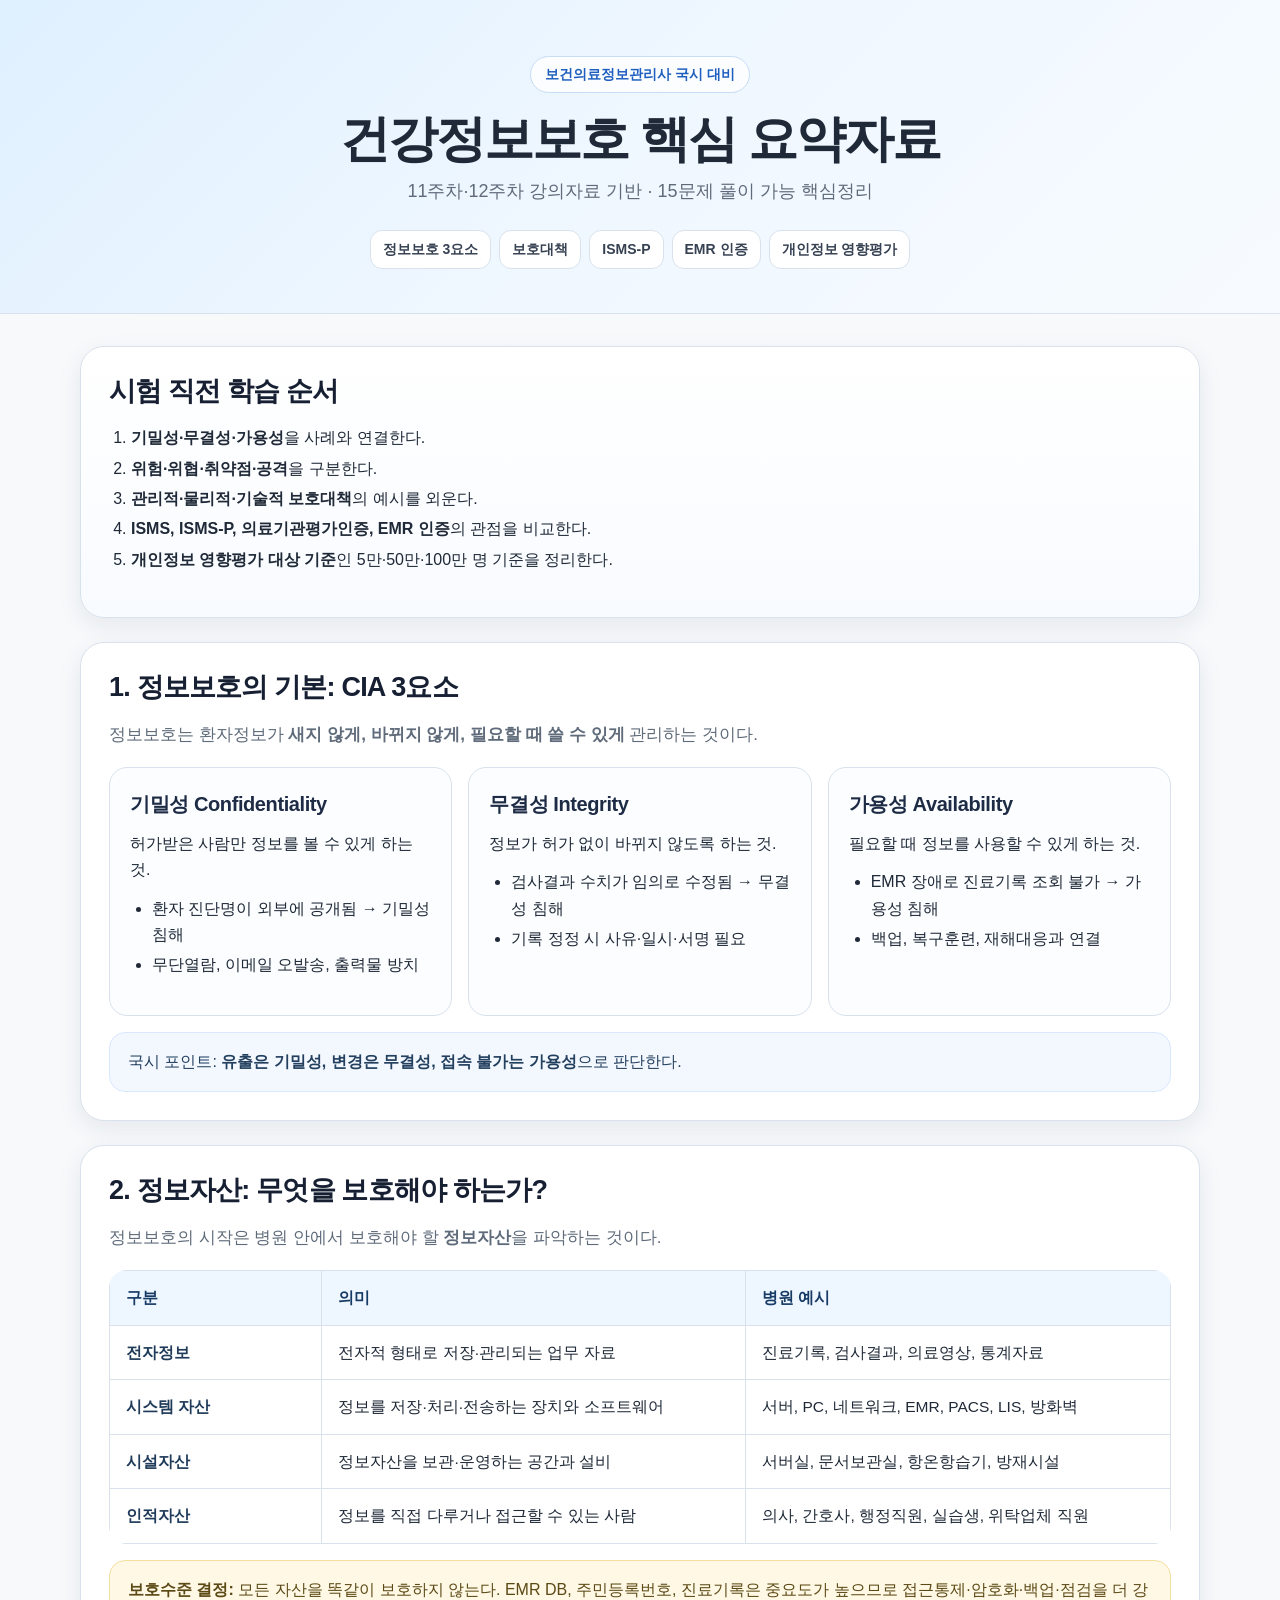
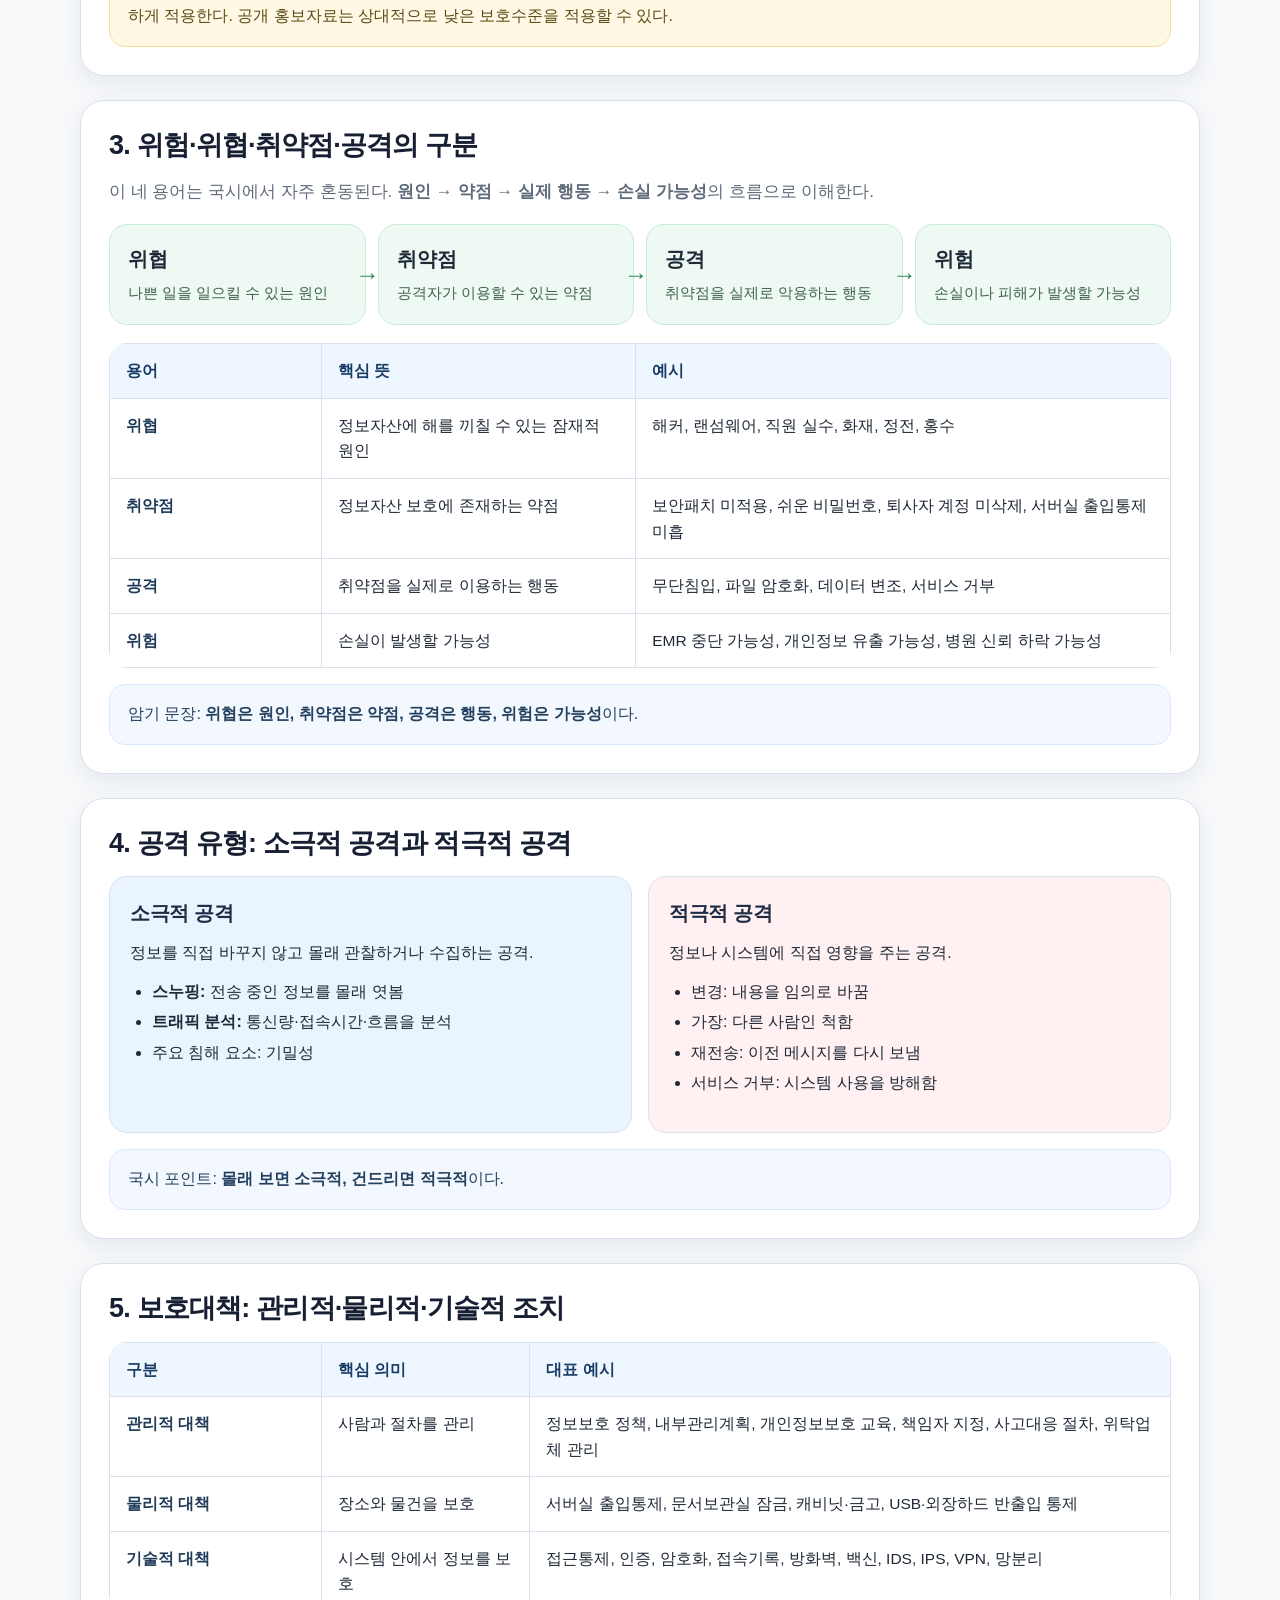
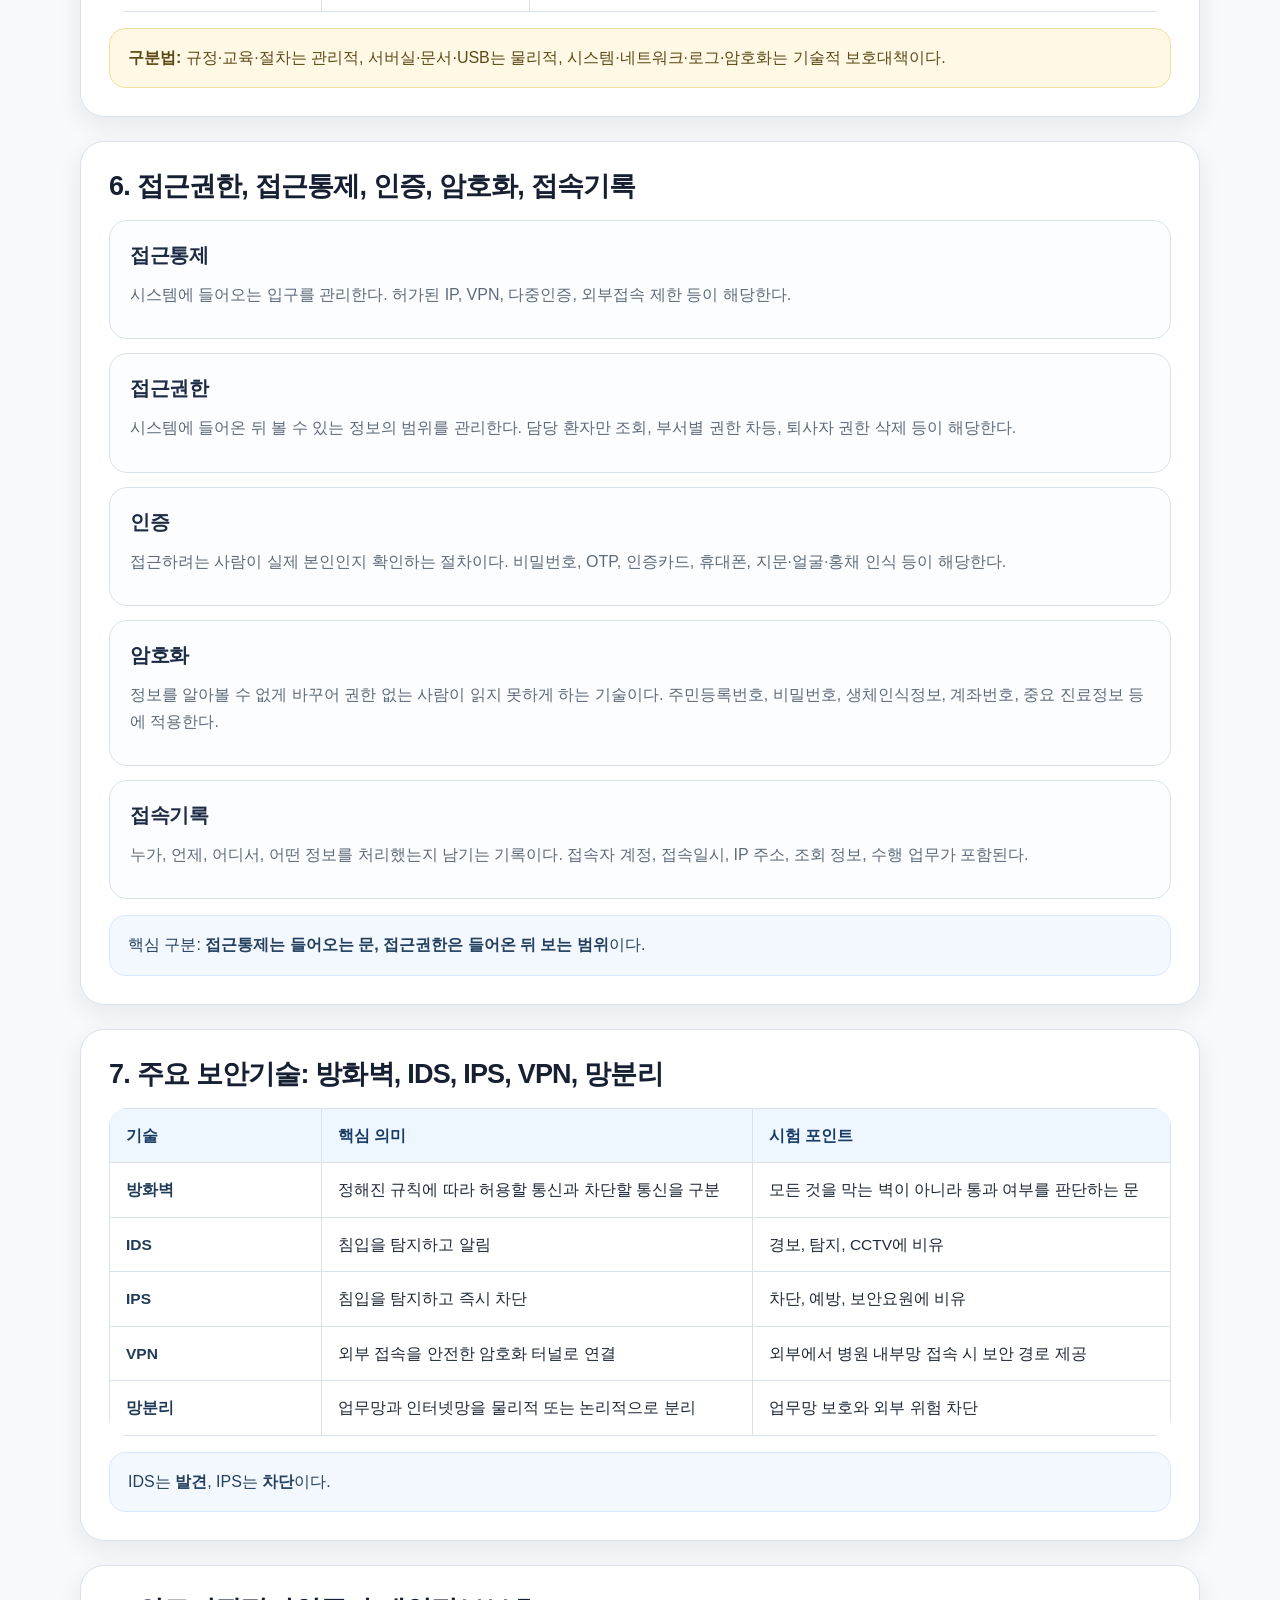
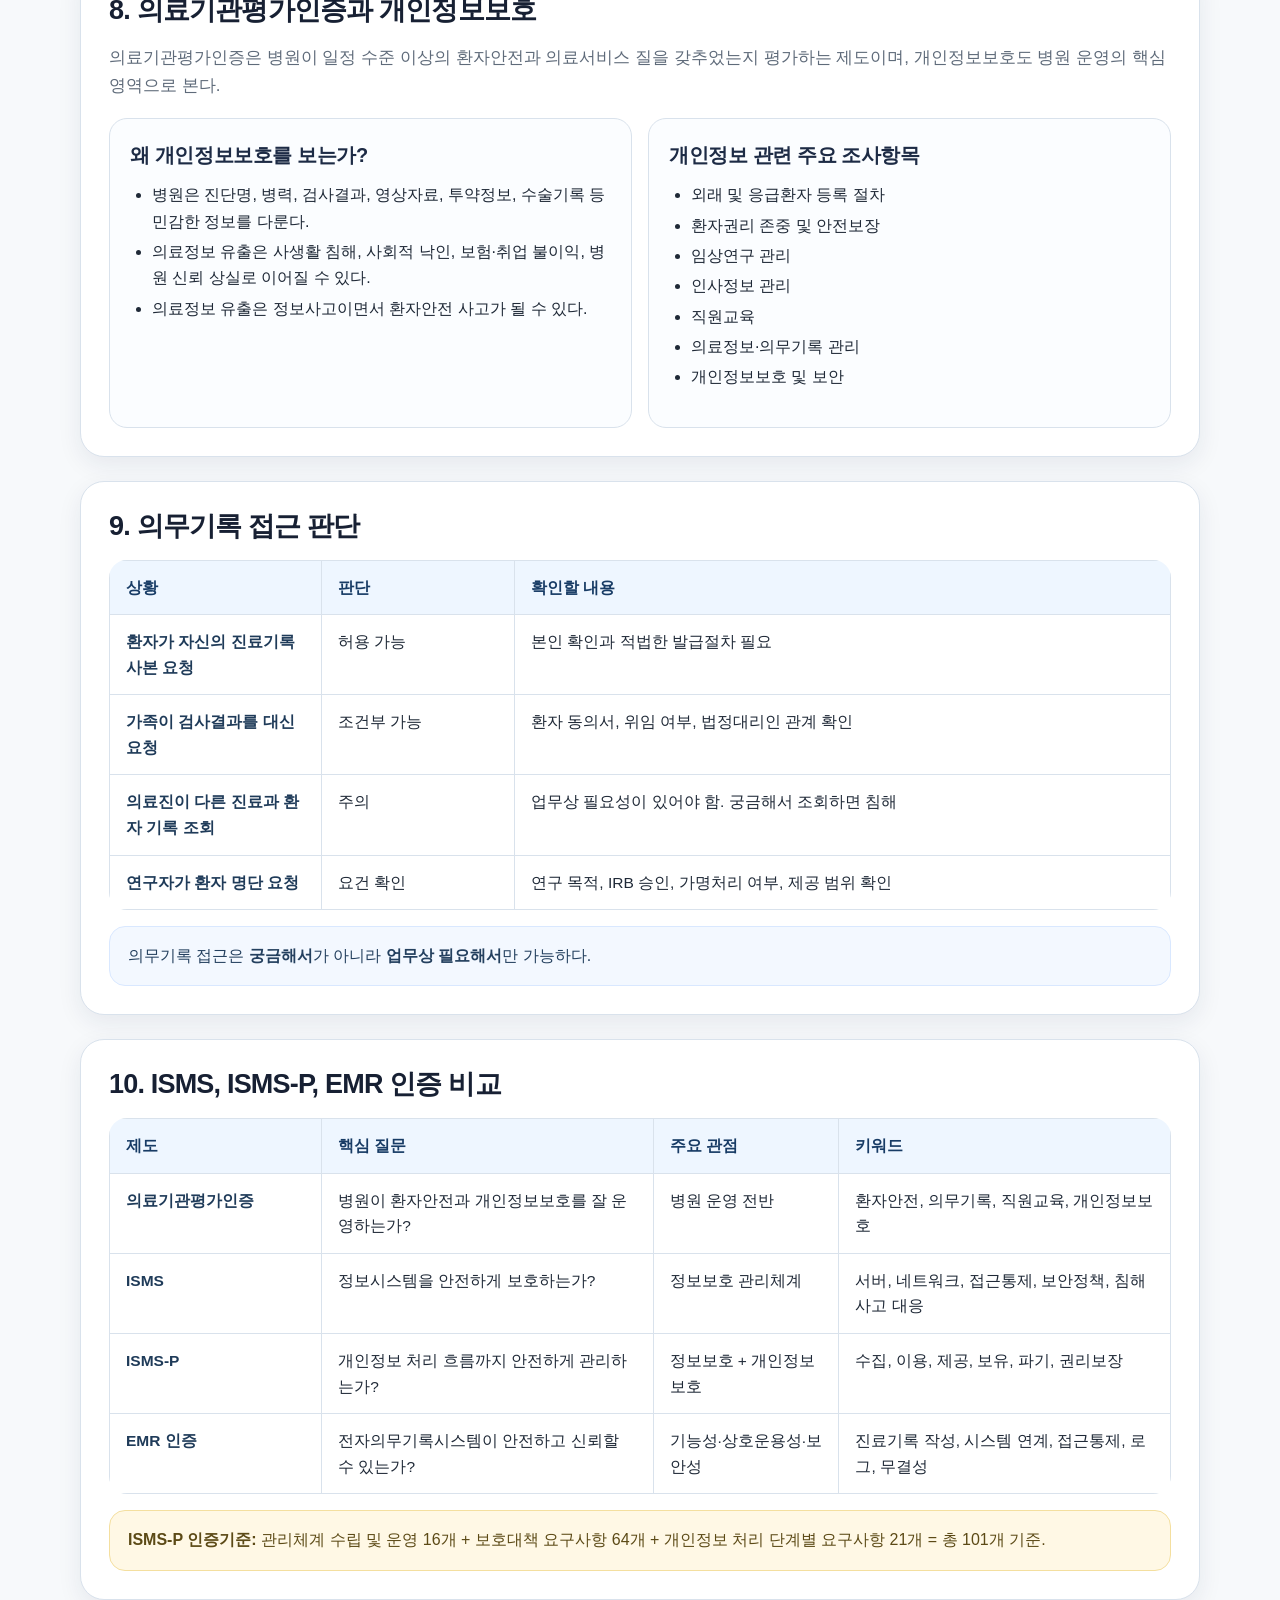
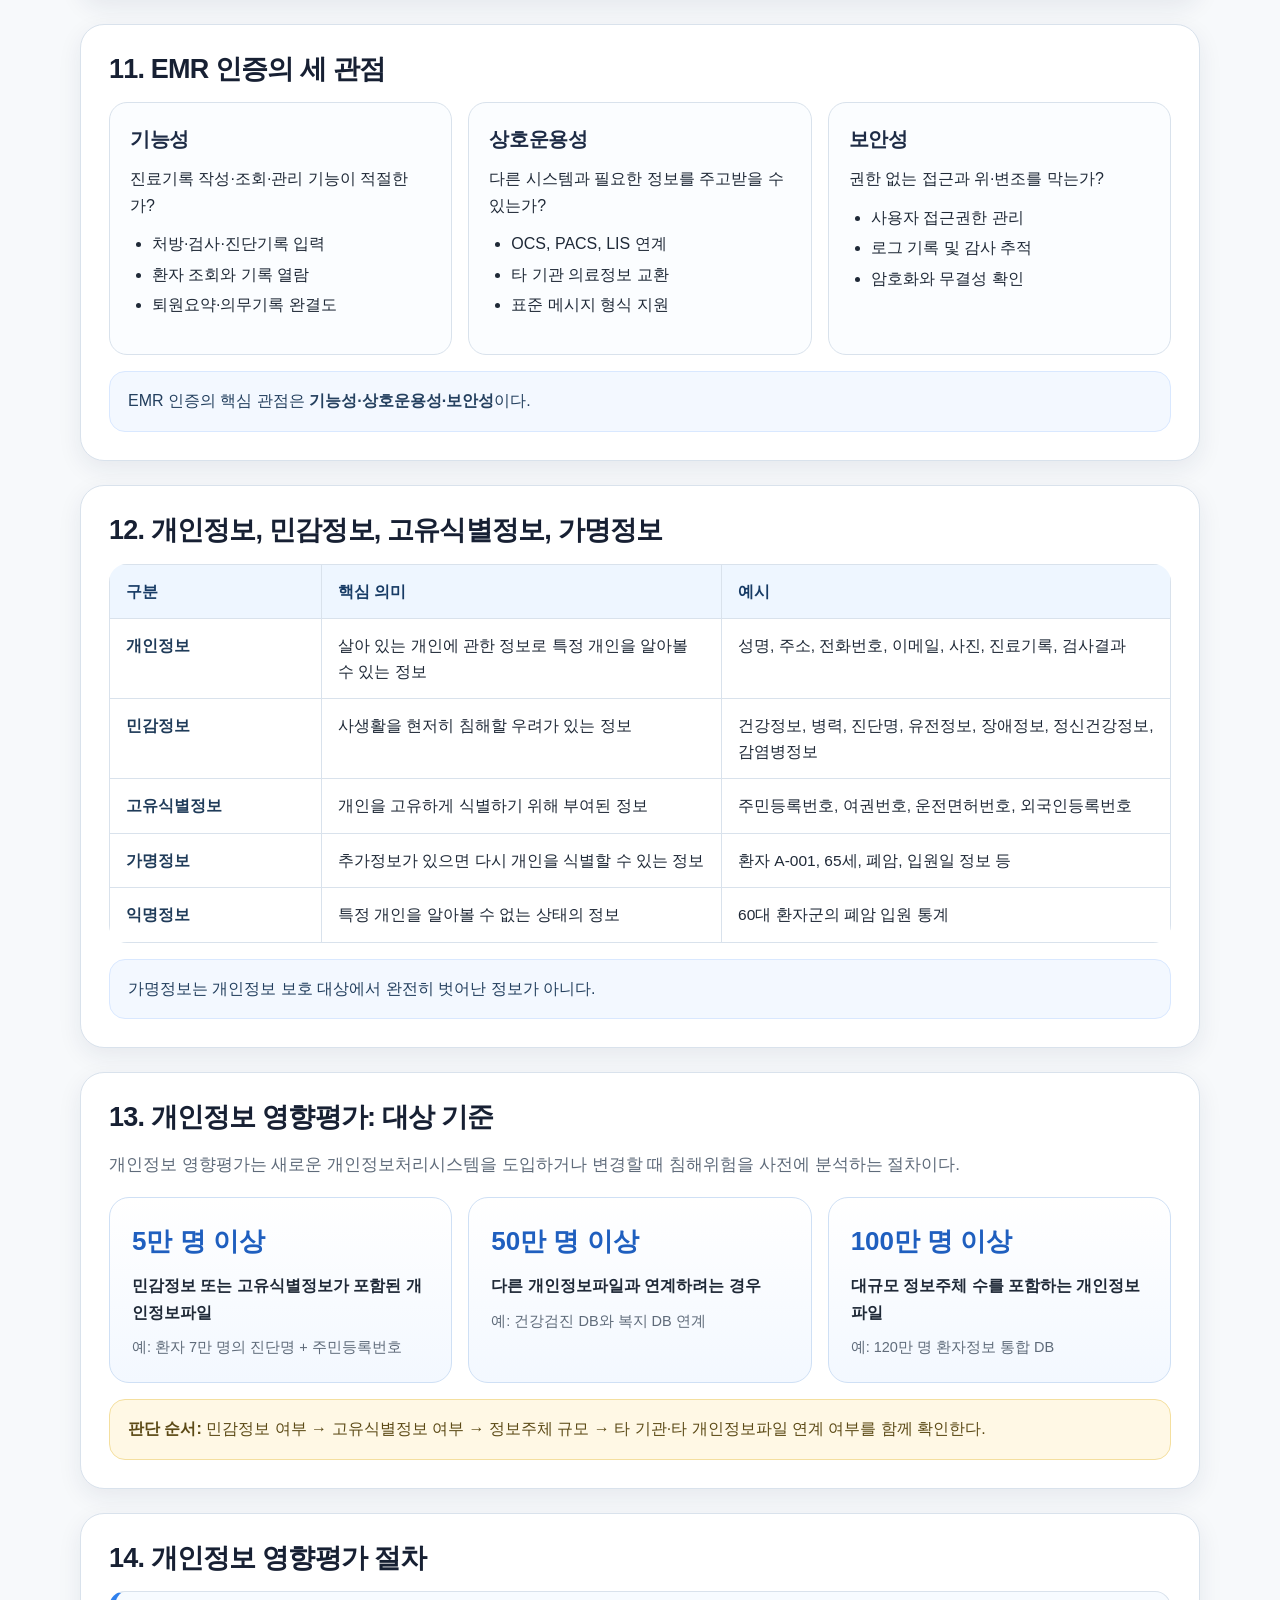
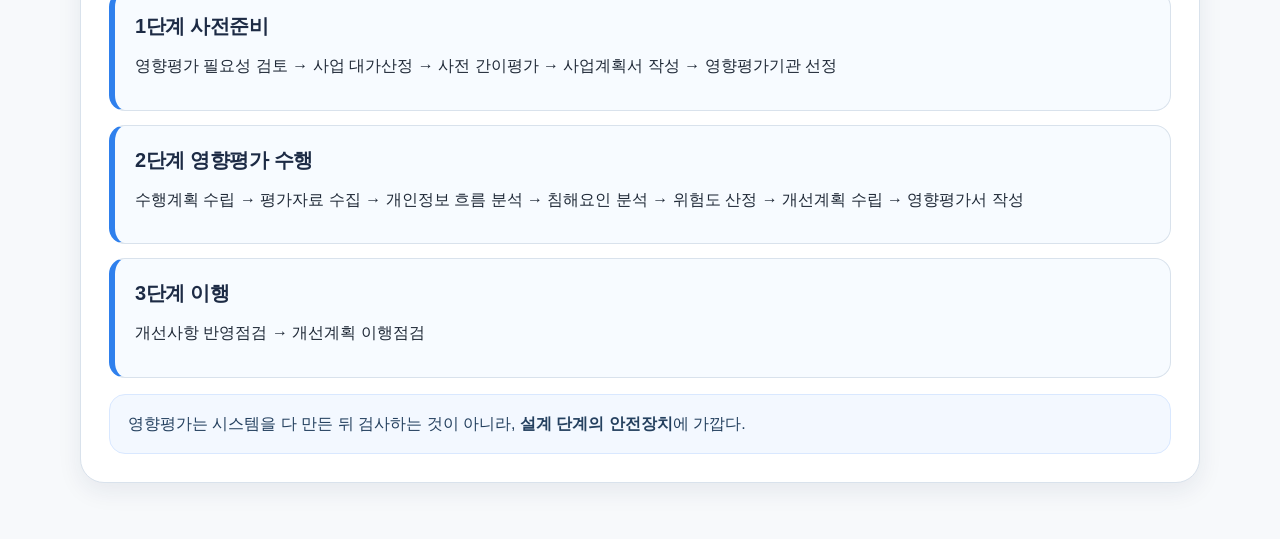
==== commit 7a27bb54: "Update index.html" ====
--- a/10,11weeks/index.html
+++ b/10,11weeks/index.html
@@ -497,33 +497,6 @@
       </div>
       <div class="exam-tip">영향평가는 시스템을 다 만든 뒤 검사하는 것이 아니라, <strong>설계 단계의 안전장치</strong>에 가깝다.</div>
     </section>
-
-    <section class="card" id="section15">
-      <h2>15. 15문제 풀이 체크리스트</h2>
-      <p class="lead">아래 항목을 설명할 수 있으면 앞서 출제한 15문제를 모두 풀 수 있다.</p>
-      <div class="checklist">
-        <label><input type="checkbox" /> 기밀성·무결성·가용성을 사례와 연결할 수 있다.</label>
-        <label><input type="checkbox" /> 정보자산 4가지: 전자정보, 시스템 자산, 시설자산, 인적자산을 구분할 수 있다.</label>
-        <label><input type="checkbox" /> 자산 중요도에 따라 보호수준이 달라진다는 점을 설명할 수 있다.</label>
-        <label><input type="checkbox" /> 위험·위협·취약점·공격의 차이를 말할 수 있다.</label>
-        <label><input type="checkbox" /> 관리적·물리적·기술적 보호대책의 예시를 구분할 수 있다.</label>
-        <label><input type="checkbox" /> 접근통제와 접근권한의 차이를 설명할 수 있다.</label>
-        <label><input type="checkbox" /> 접속기록에 포함되는 항목을 말할 수 있다.</label>
-        <label><input type="checkbox" /> IDS와 IPS의 차이를 설명할 수 있다.</label>
-        <label><input type="checkbox" /> 소극적 공격과 적극적 공격을 구분할 수 있다.</label>
-        <label><input type="checkbox" /> 의료기관평가인증에서 개인정보보호를 보는 이유를 설명할 수 있다.</label>
-        <label><input type="checkbox" /> 의무기록 접근은 업무상 필요성과 적법 절차가 있어야 함을 설명할 수 있다.</label>
-        <label><input type="checkbox" /> ISMS와 ISMS-P의 차이를 설명할 수 있다.</label>
-        <label><input type="checkbox" /> EMR 인증의 세 관점: 기능성·상호운용성·보안성을 말할 수 있다.</label>
-        <label><input type="checkbox" /> 개인정보 영향평가 대상 기준 5만·50만·100만 명을 구분할 수 있다.</label>
-        <label><input type="checkbox" /> 가명정보는 여전히 보호 대상이 될 수 있음을 설명할 수 있다.</label>
-      </div>
-    </section>
   </main>
-
-  <footer class="footer">
-    <p>건강정보보호 11주차·12주차 강의자료 기반 요약자료</p>
-    <p>국시형 문항 풀이를 위한 핵심 개념 정리용</p>
-  </footer>
 </body>
 </html>
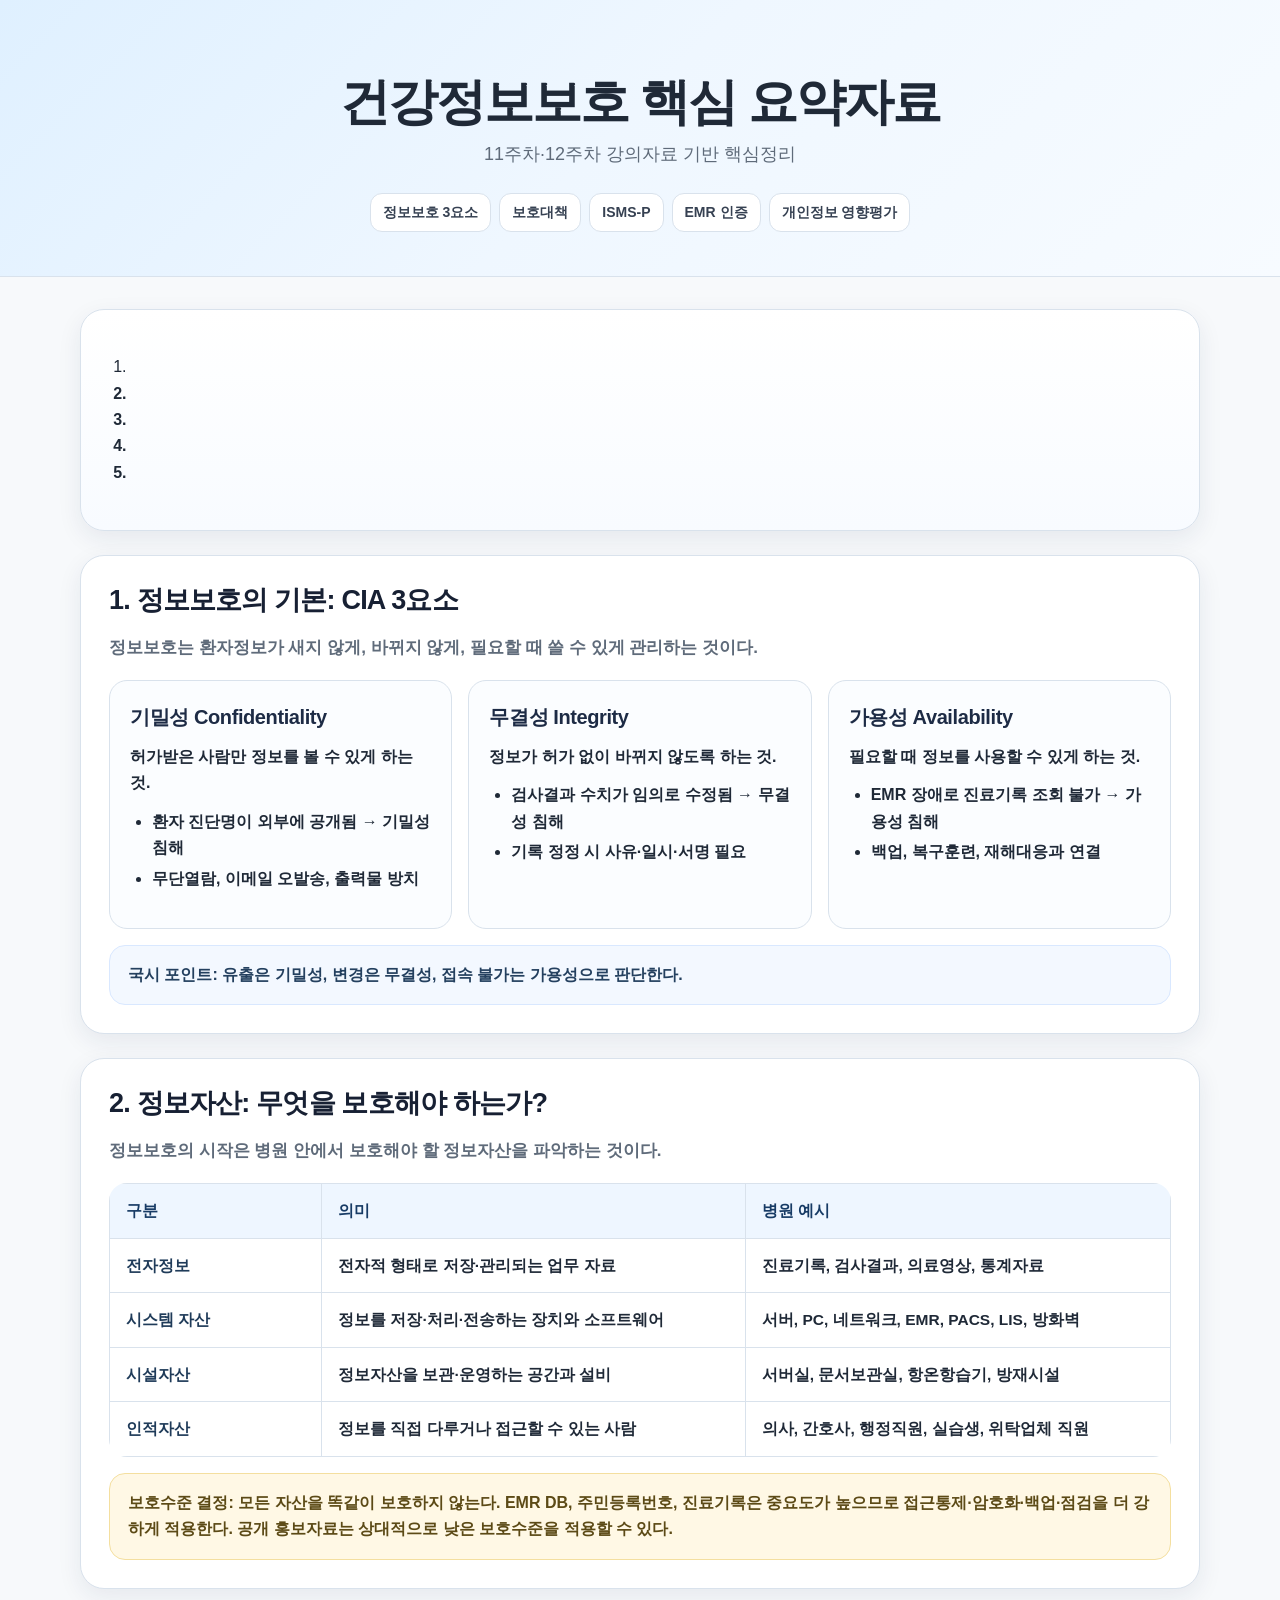
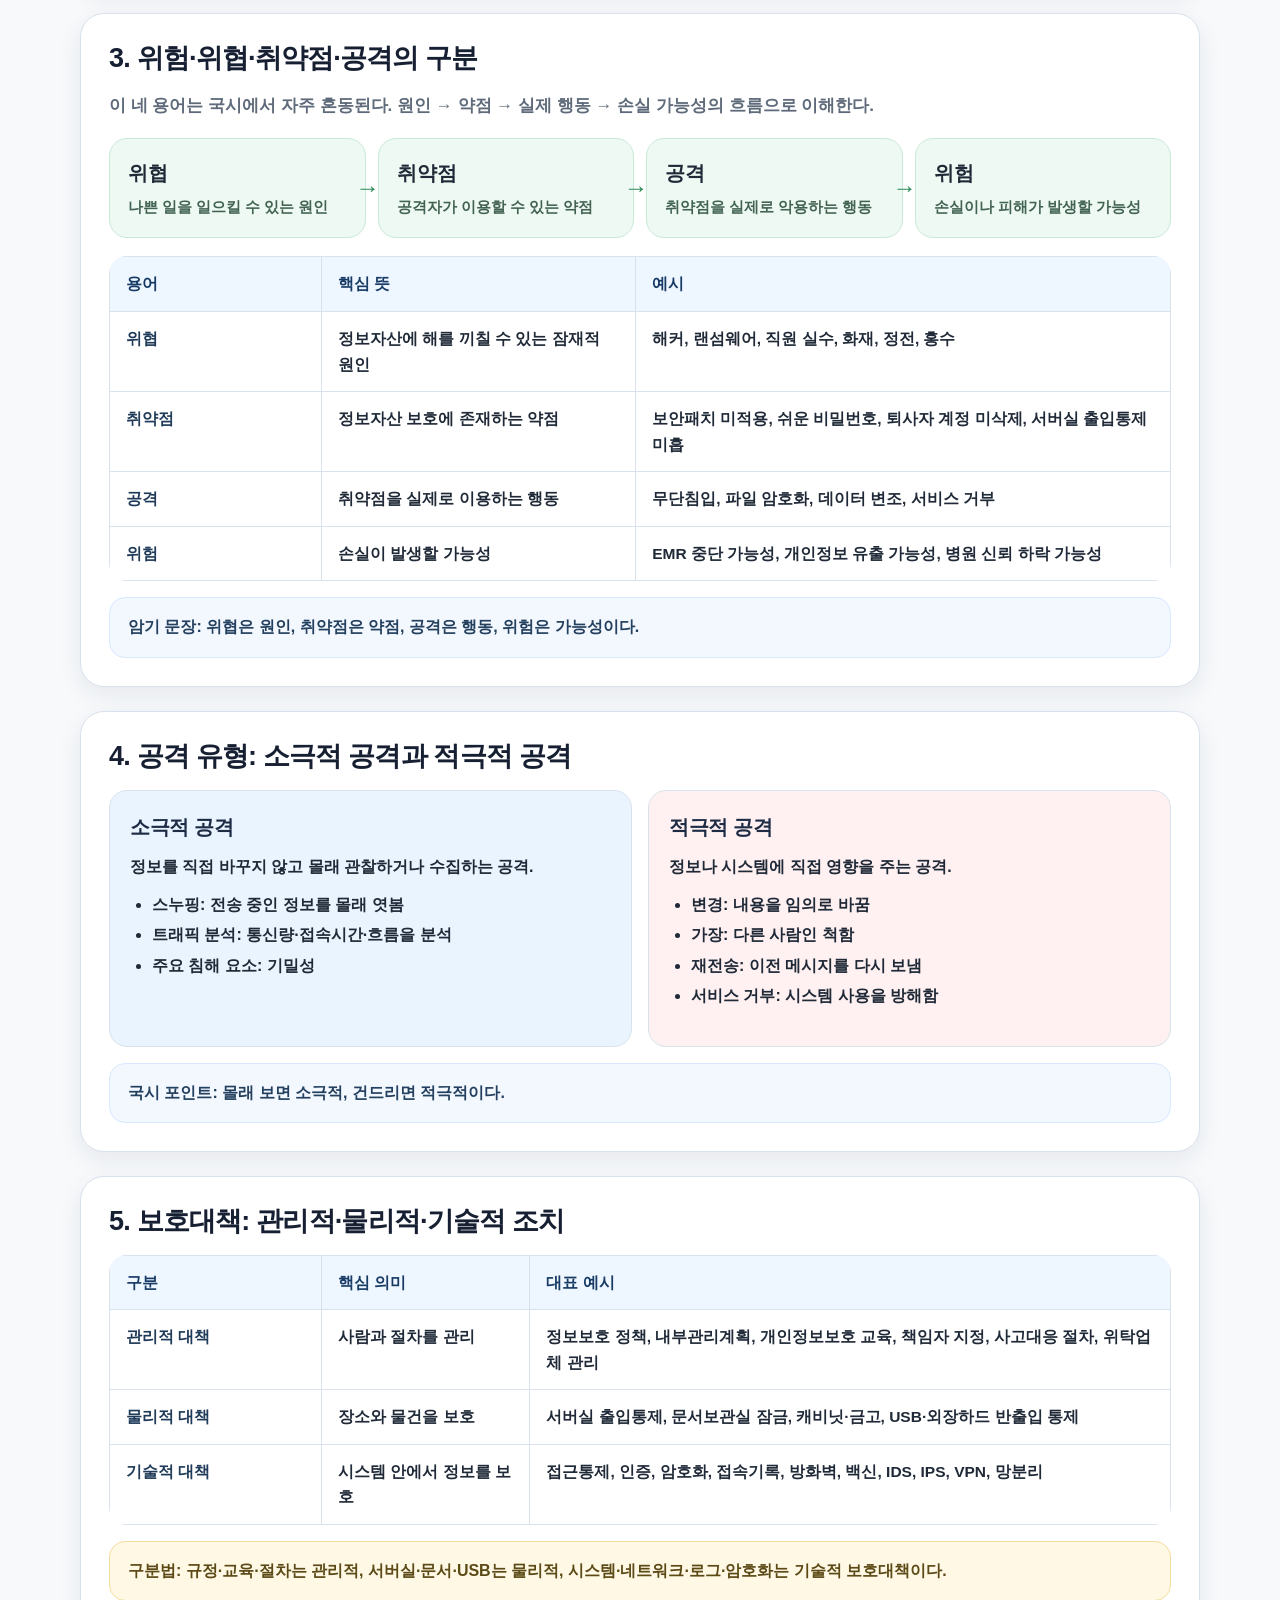
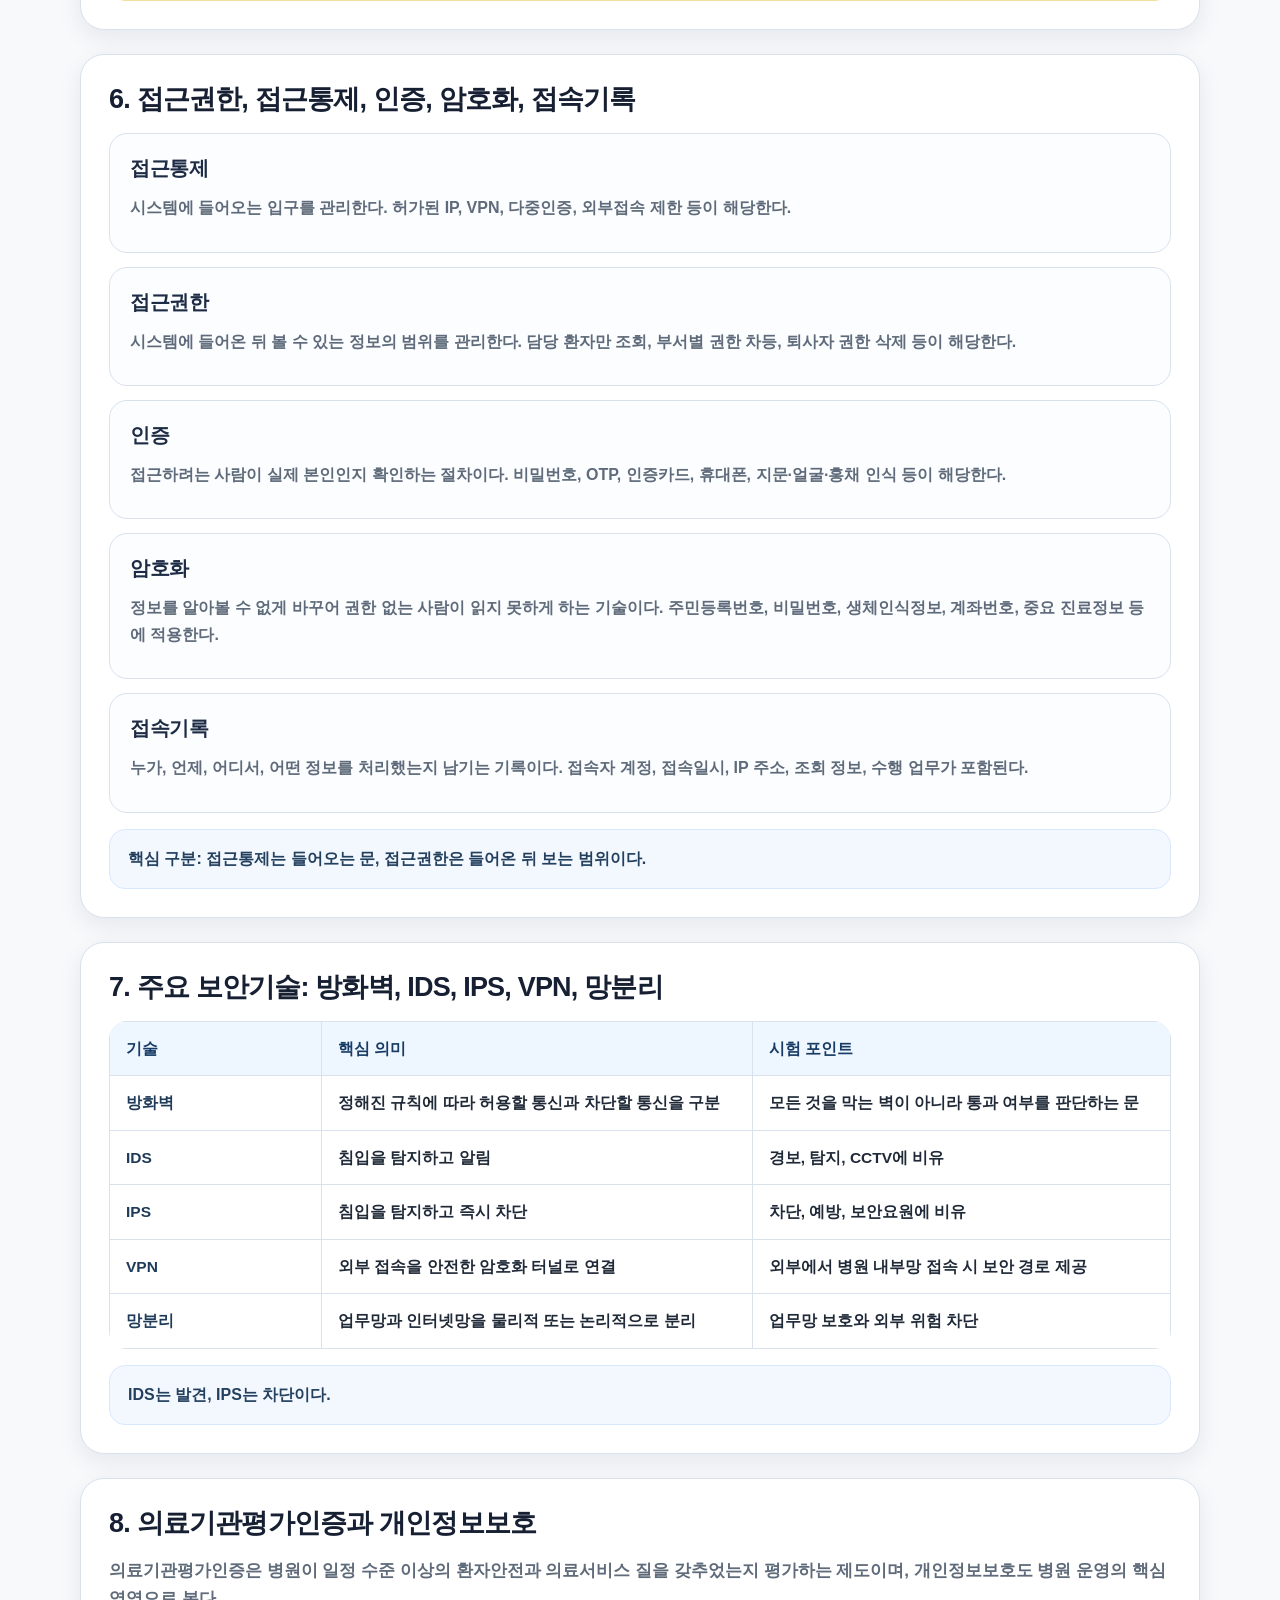
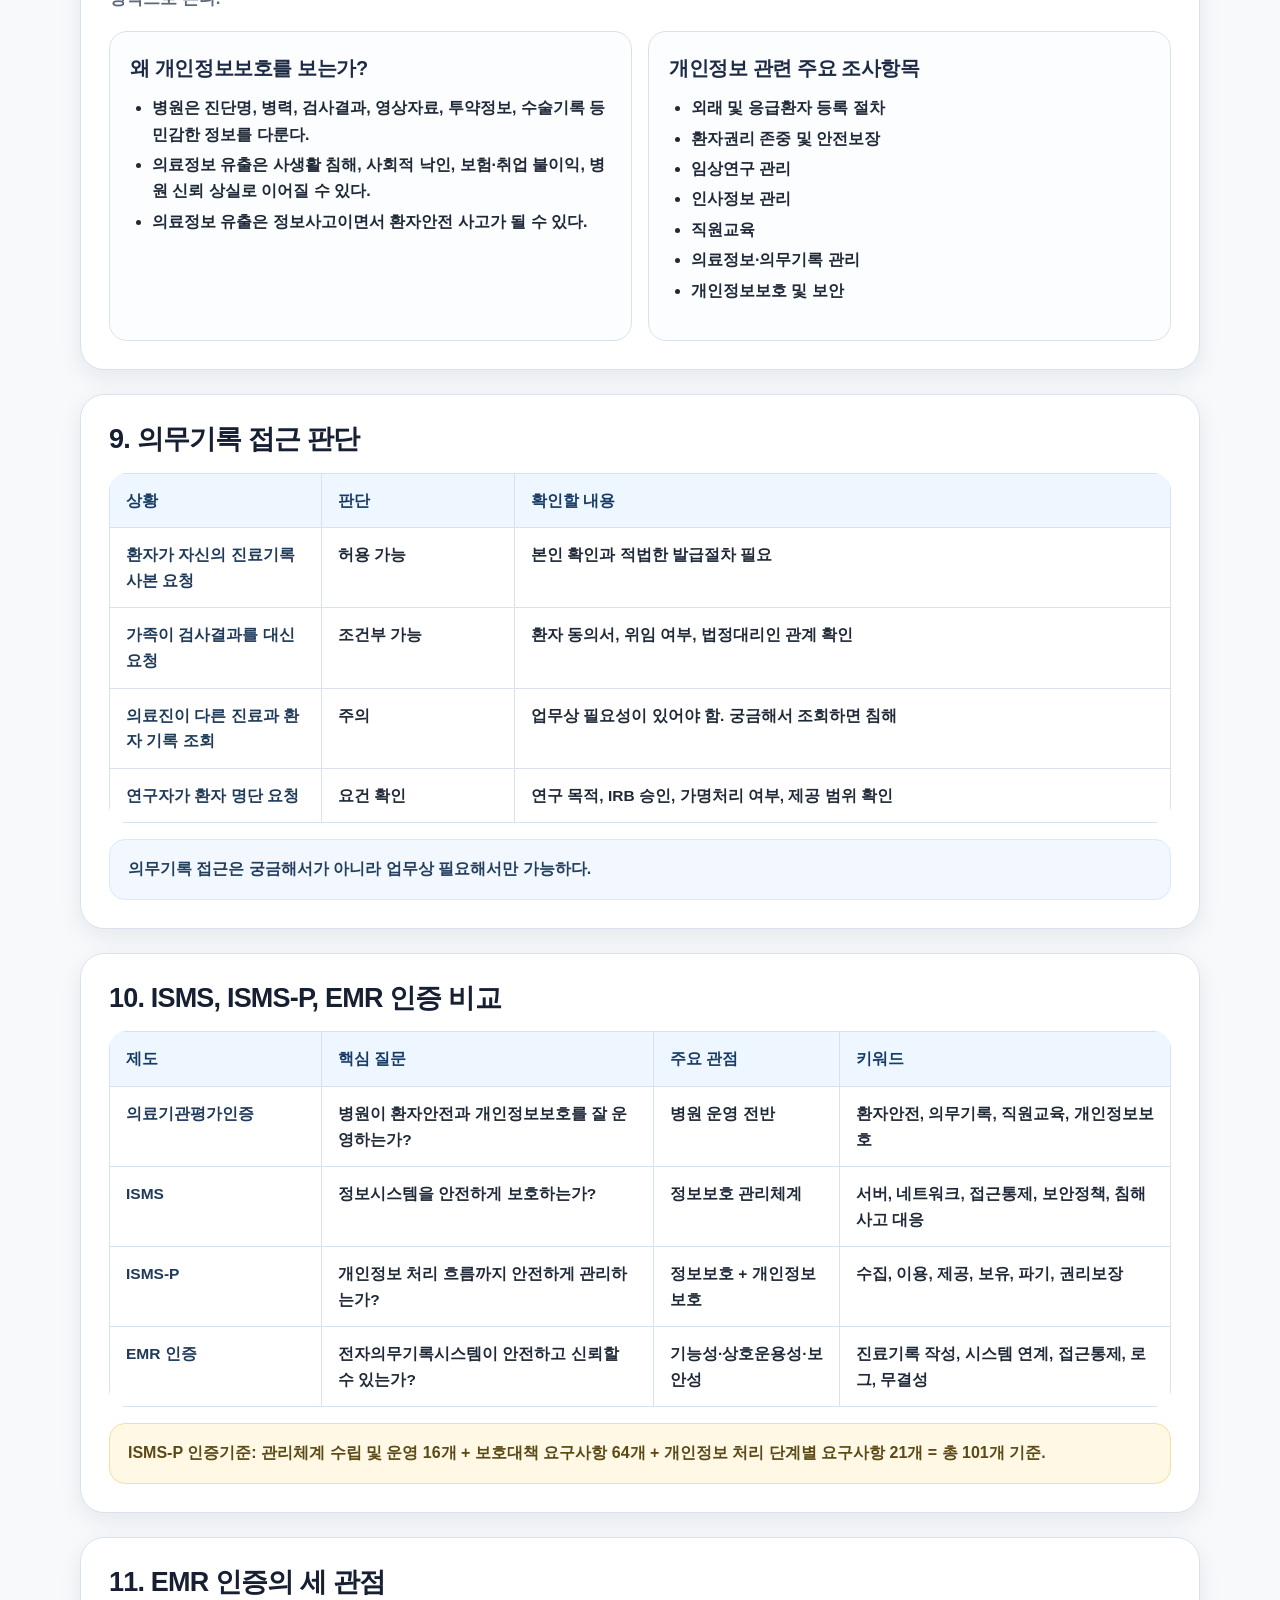
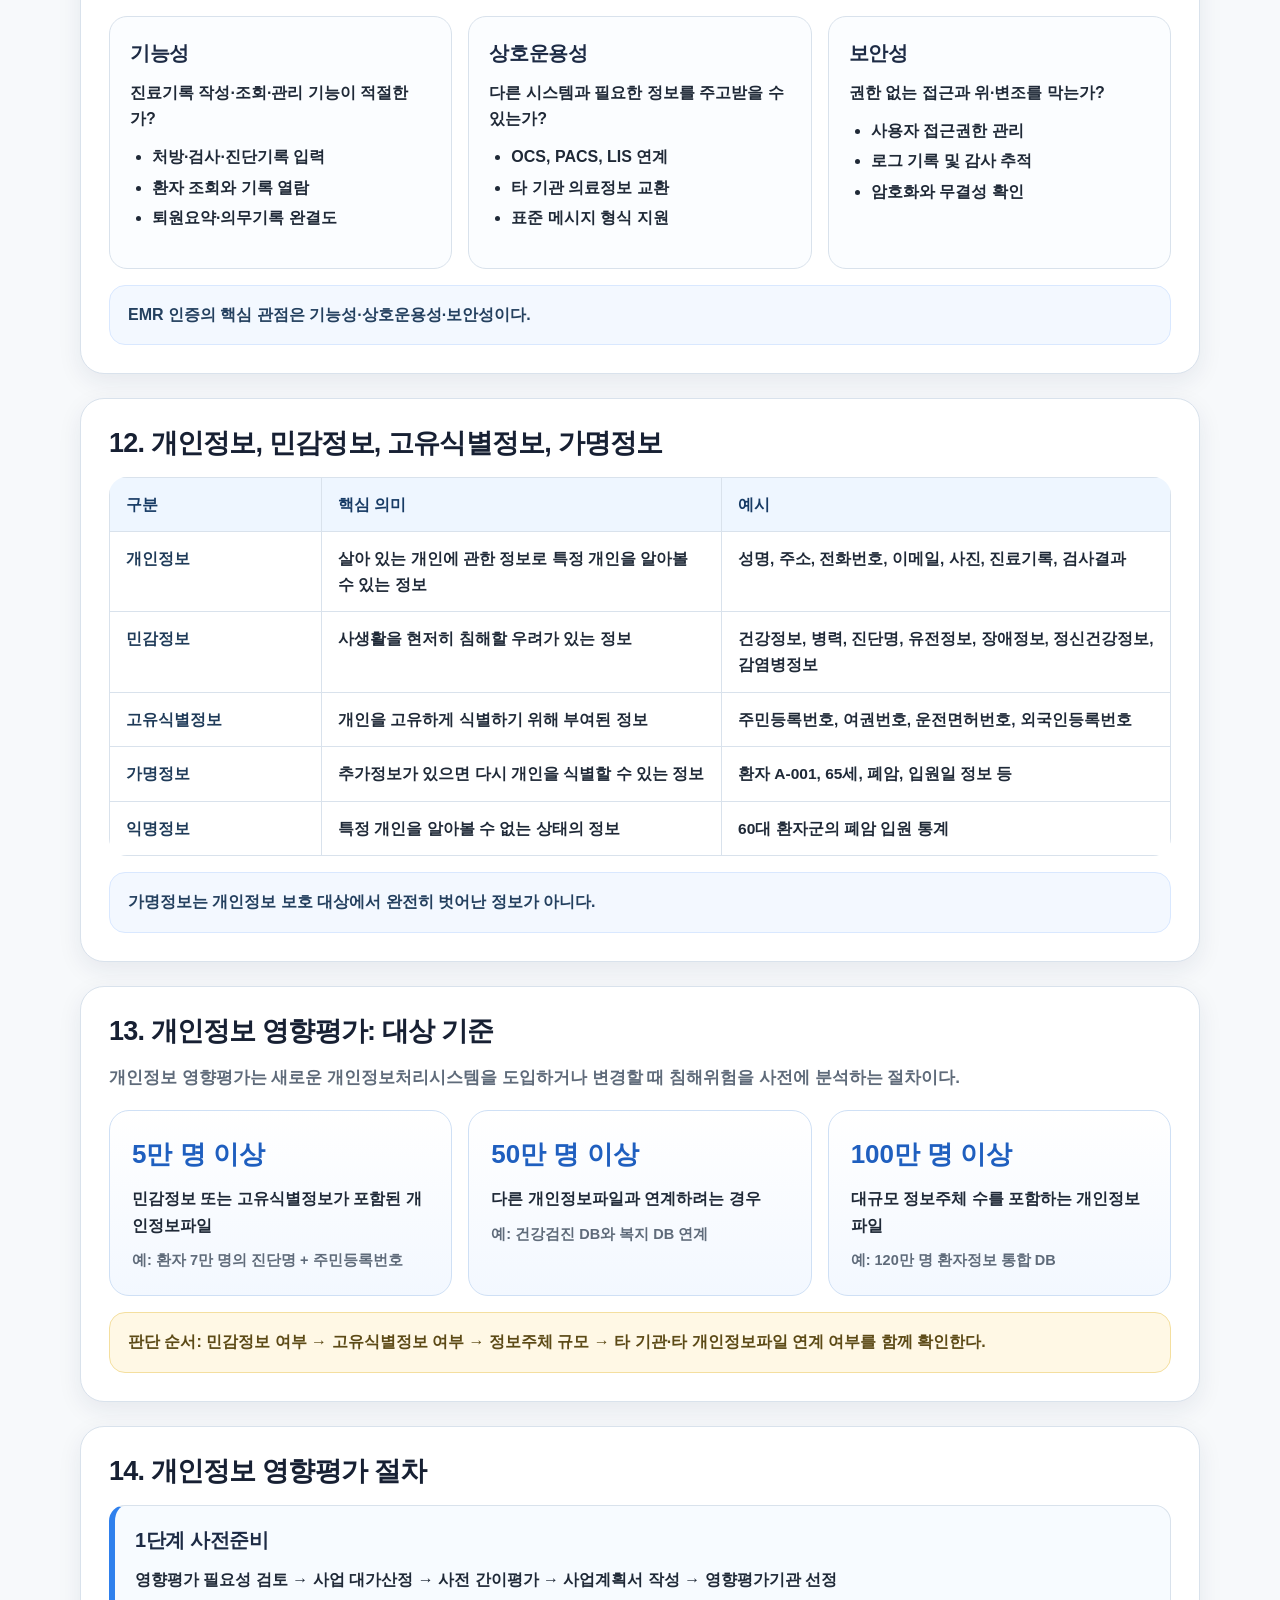
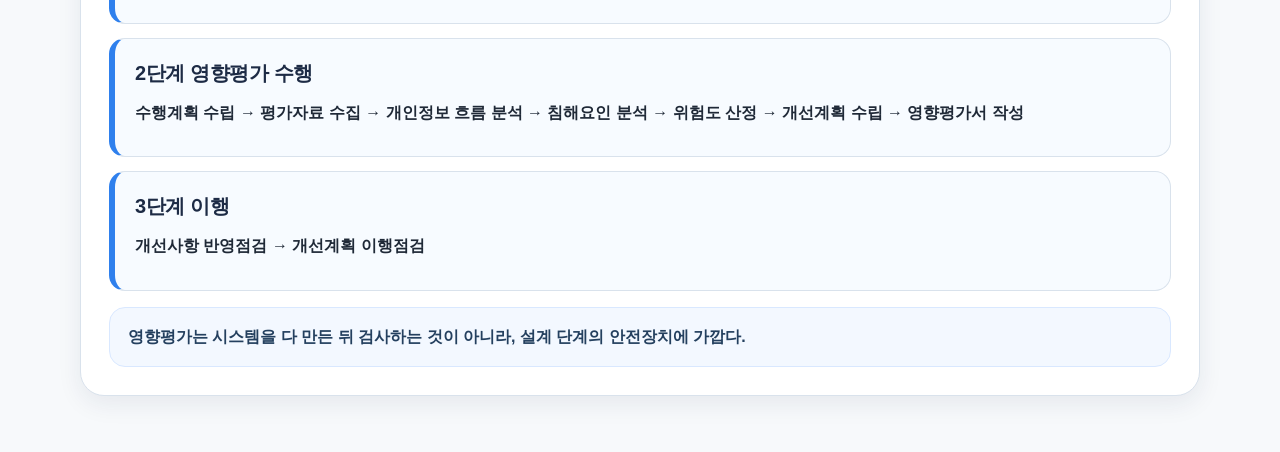
==== commit d29b588d: "Update index.html" ====
--- a/10,11weeks/index.html
+++ b/10,11weeks/index.html
@@ -3,14 +3,13 @@
 <head>
   <meta charset="UTF-8" />
   <meta name="viewport" content="width=device-width, initial-scale=1.0" />
-  <title>건강정보보호 국시 핵심 요약자료</title>
+  <title>건강정보보호 핵심 요약자료</title>
   <link rel="stylesheet" href="health_info_protection_summary.css" />
 </head>
 <body>
   <header class="hero">
-    <div class="hero__label">보건의료정보관리사 국시 대비</div>
     <h1>건강정보보호 핵심 요약자료</h1>
-    <p>11주차·12주차 강의자료 기반 · 15문제 풀이 가능 핵심정리</p>
+    <p>11주차·12주차 강의자료 기반 핵심정리</p>
     <div class="hero__badges">
       <span>정보보호 3요소</span>
       <span>보호대책</span>
@@ -22,13 +21,13 @@
 
   <main class="container">
     <section class="study-guide">
-      <h2>시험 직전 학습 순서</h2>
+      <h2></h2>
       <ol>
-        <li><strong>기밀성·무결성·가용성</strong>을 사례와 연결한다.</li>
-        <li><strong>위험·위협·취약점·공격</strong>을 구분한다.</li>
-        <li><strong>관리적·물리적·기술적 보호대책</strong>의 예시를 외운다.</li>
-        <li><strong>ISMS, ISMS-P, 의료기관평가인증, EMR 인증</strong>의 관점을 비교한다.</li>
-        <li><strong>개인정보 영향평가 대상 기준</strong>인 5만·50만·100만 명 기준을 정리한다.</li>
+        <li><strong></li>
+        <li><strong></li>
+        <li><strong></li>
+        <li><strong></li>
+        <li><strong></li>
       </ol>
     </section>
 
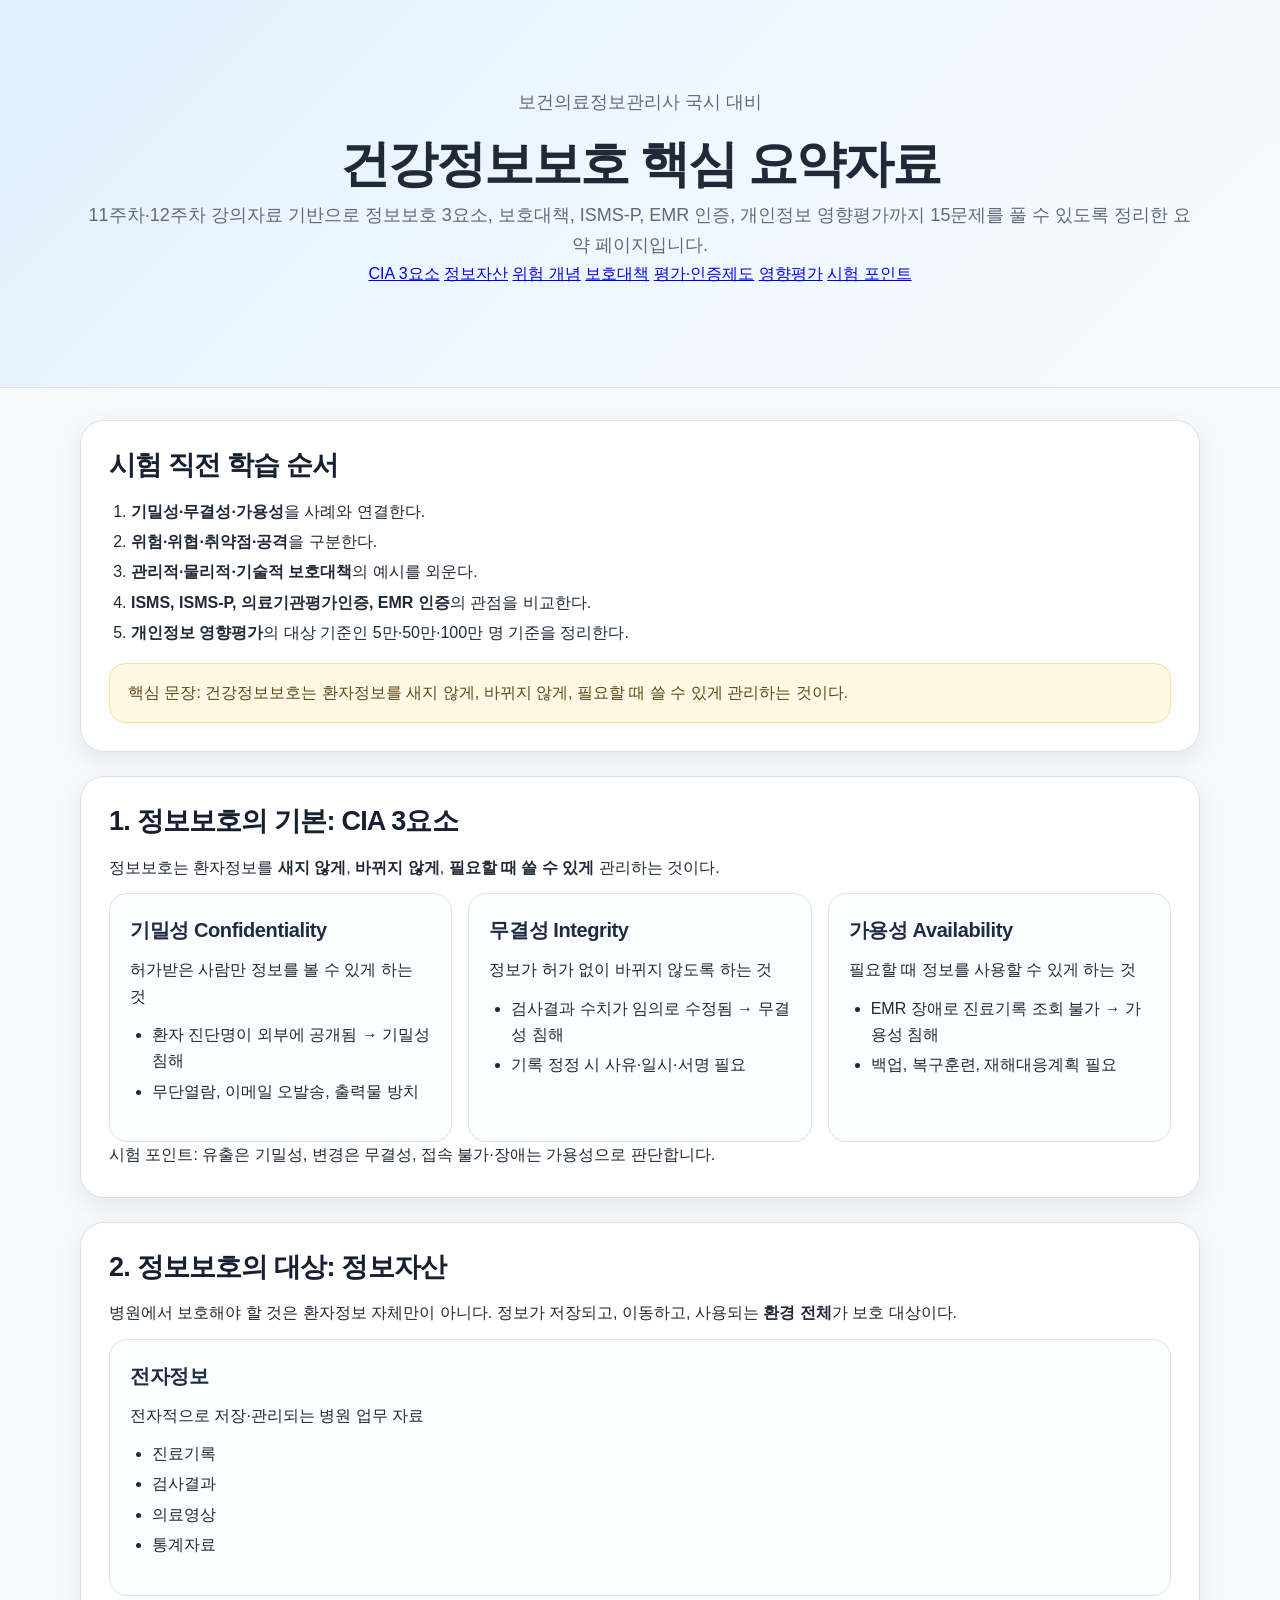
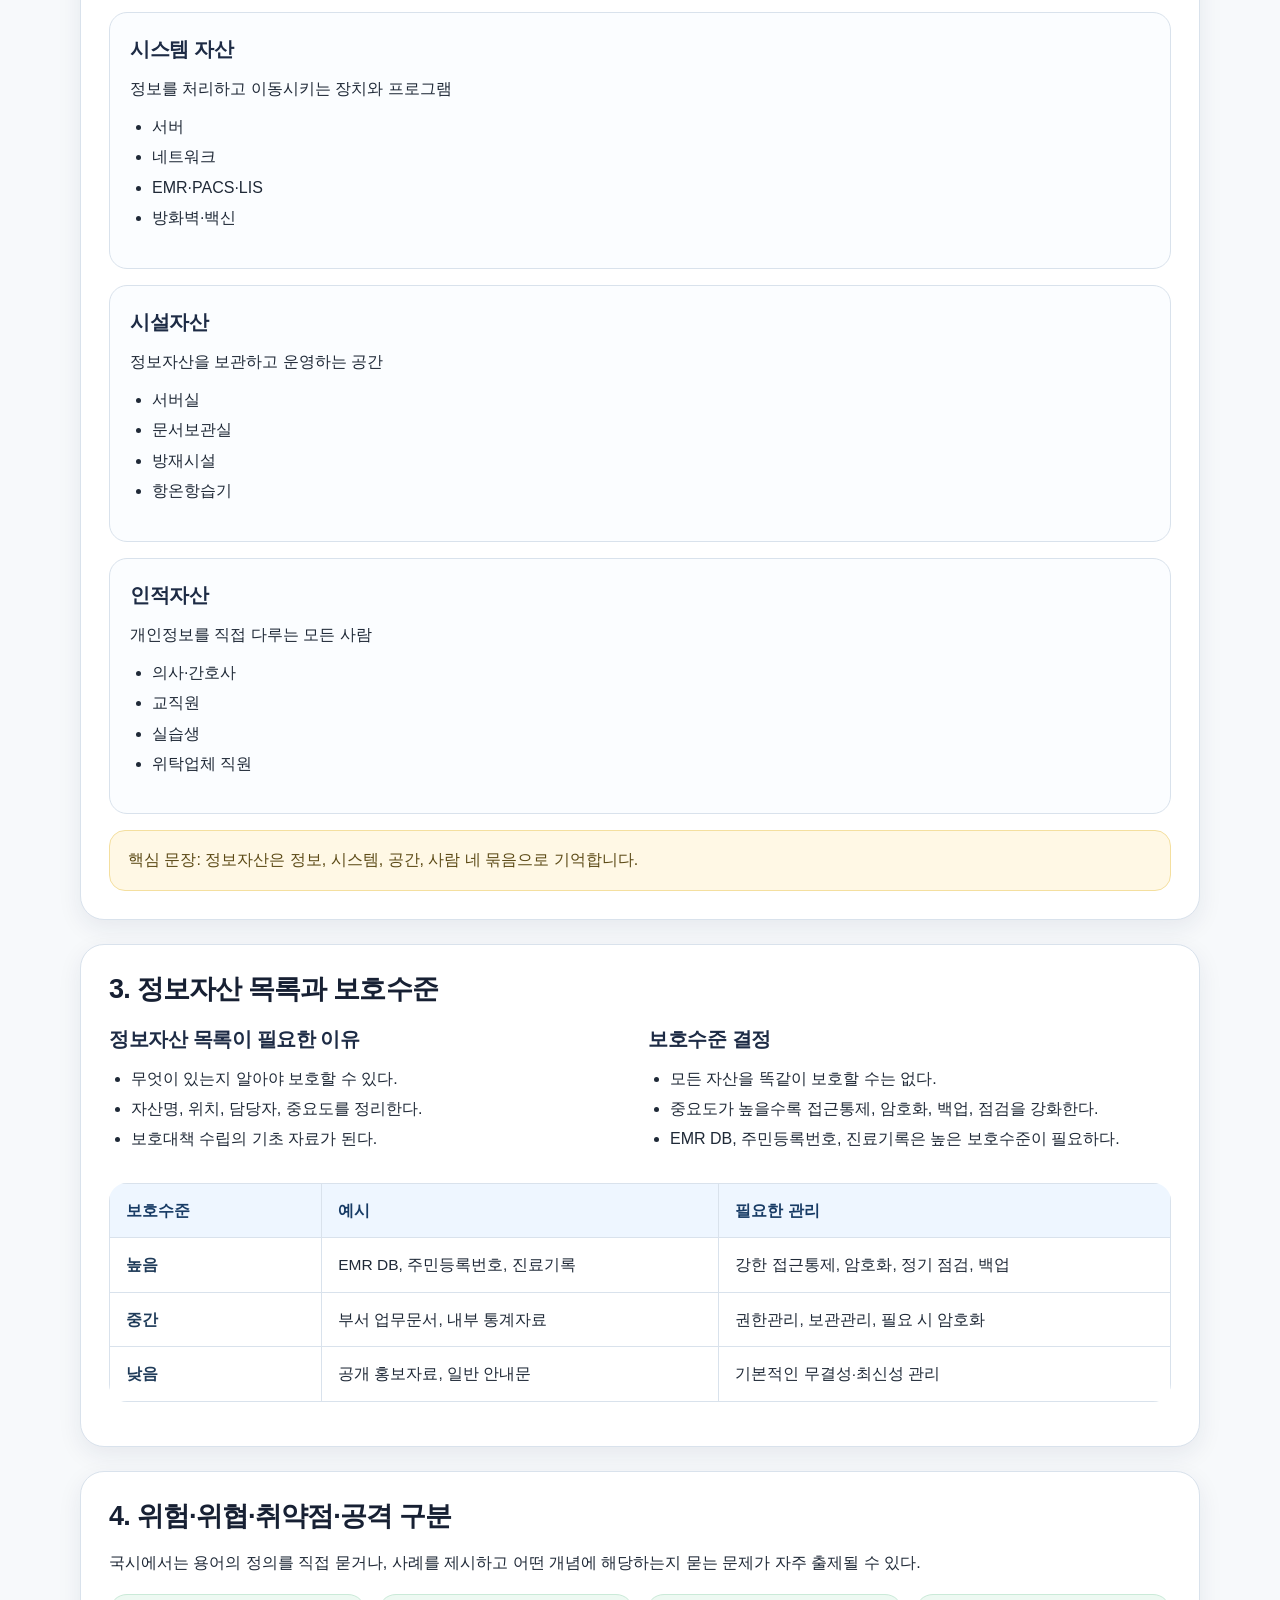
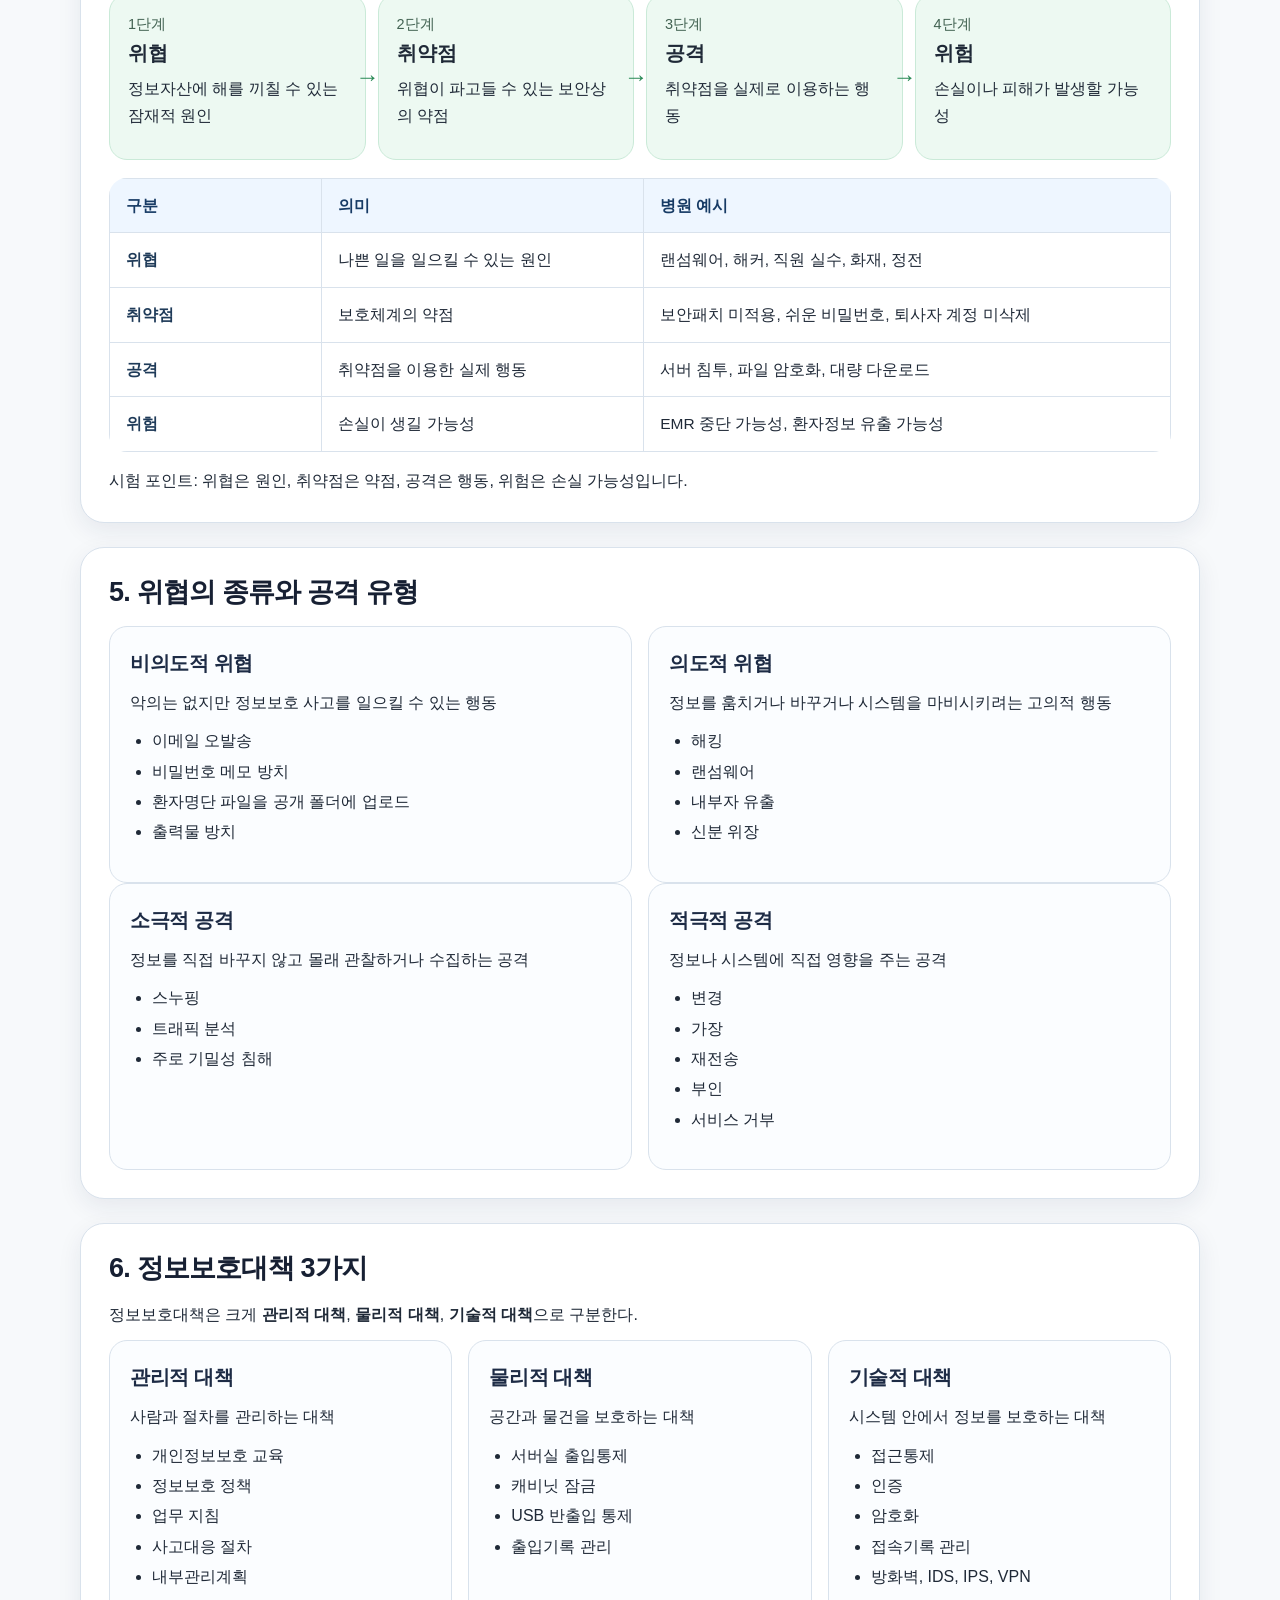
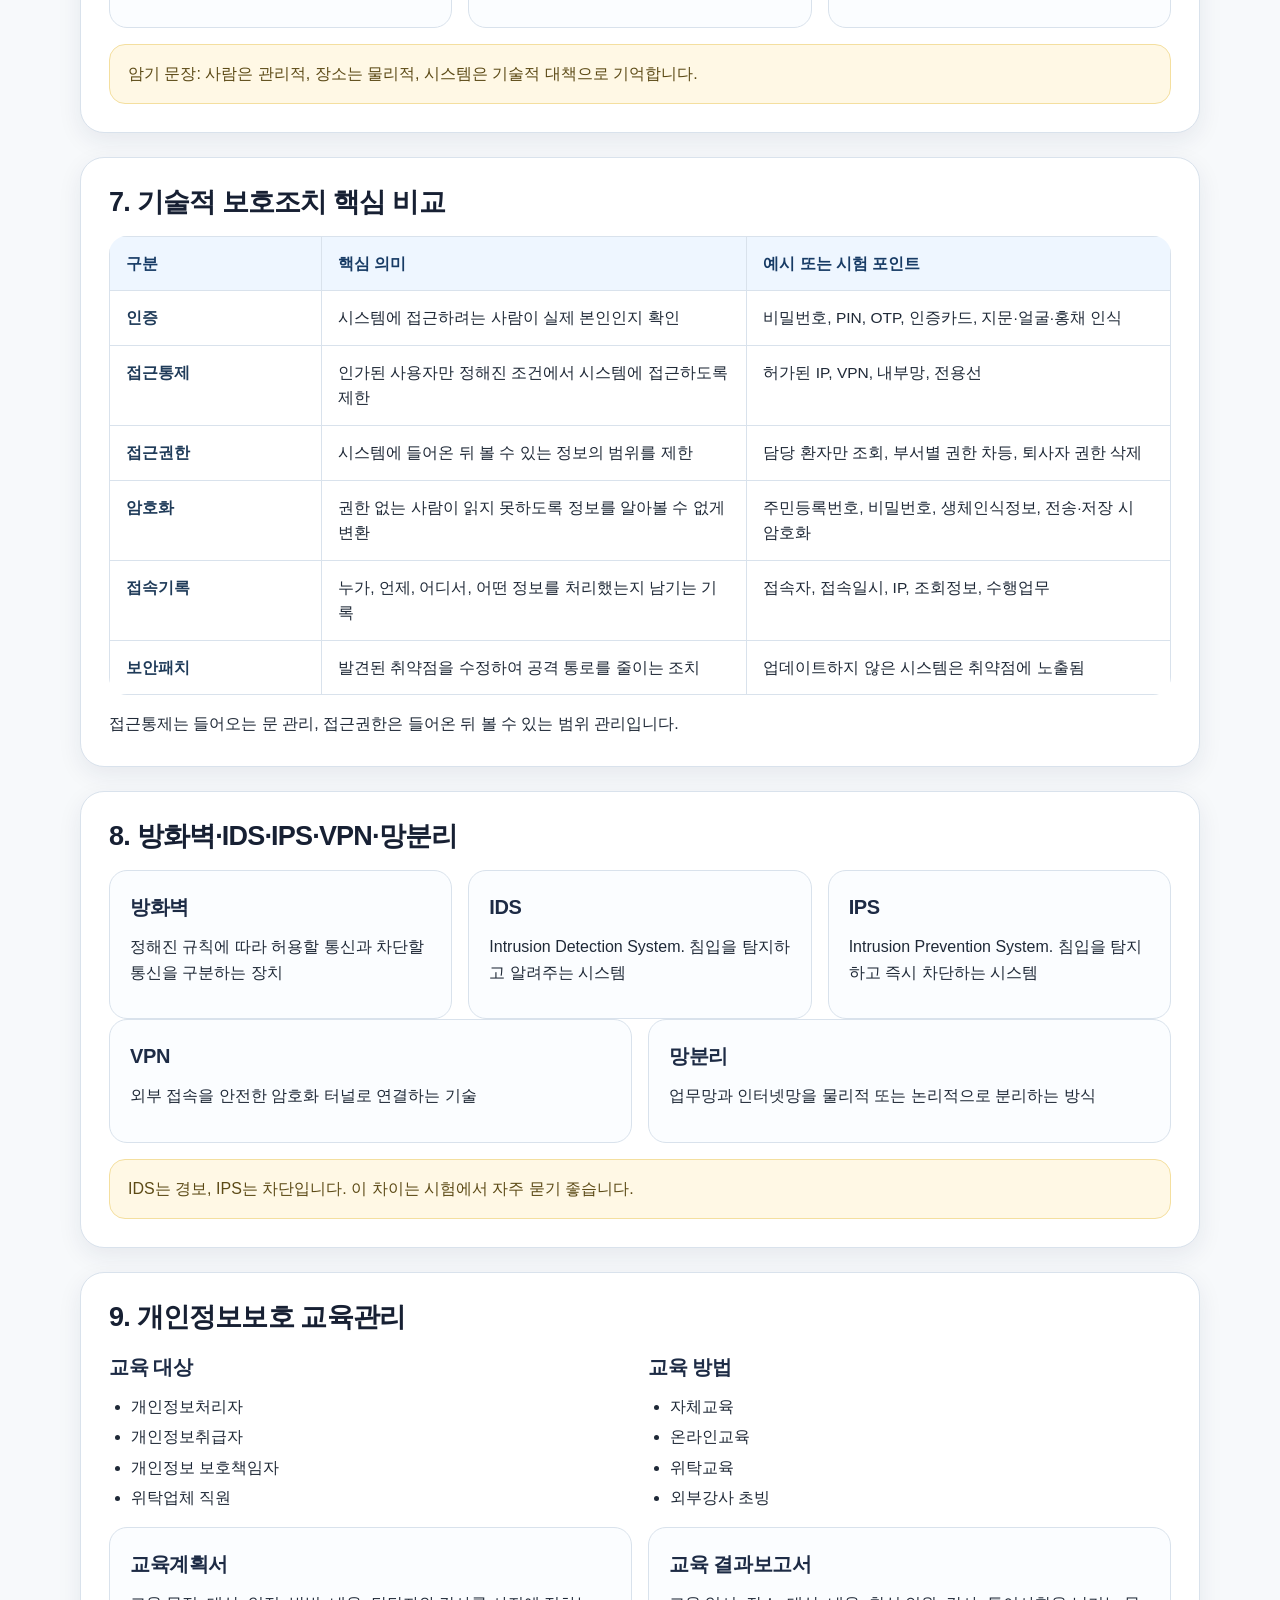
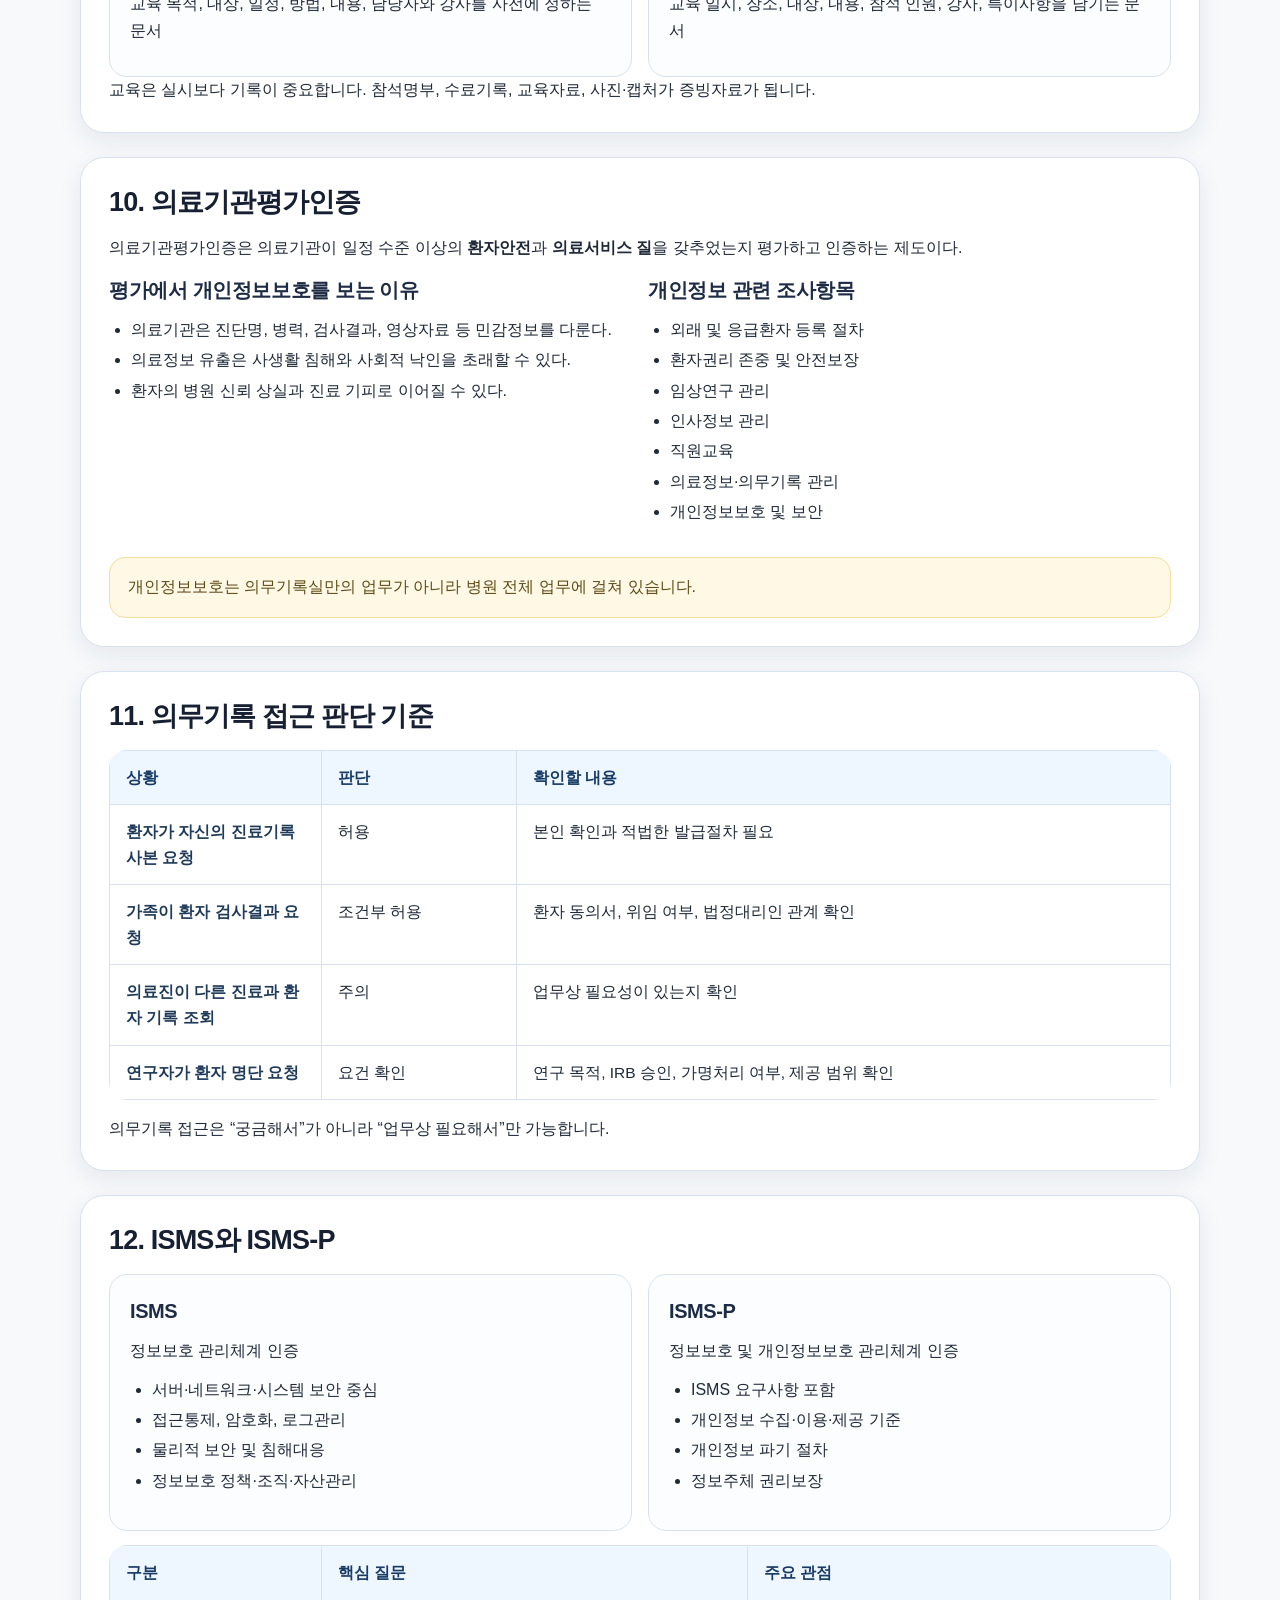
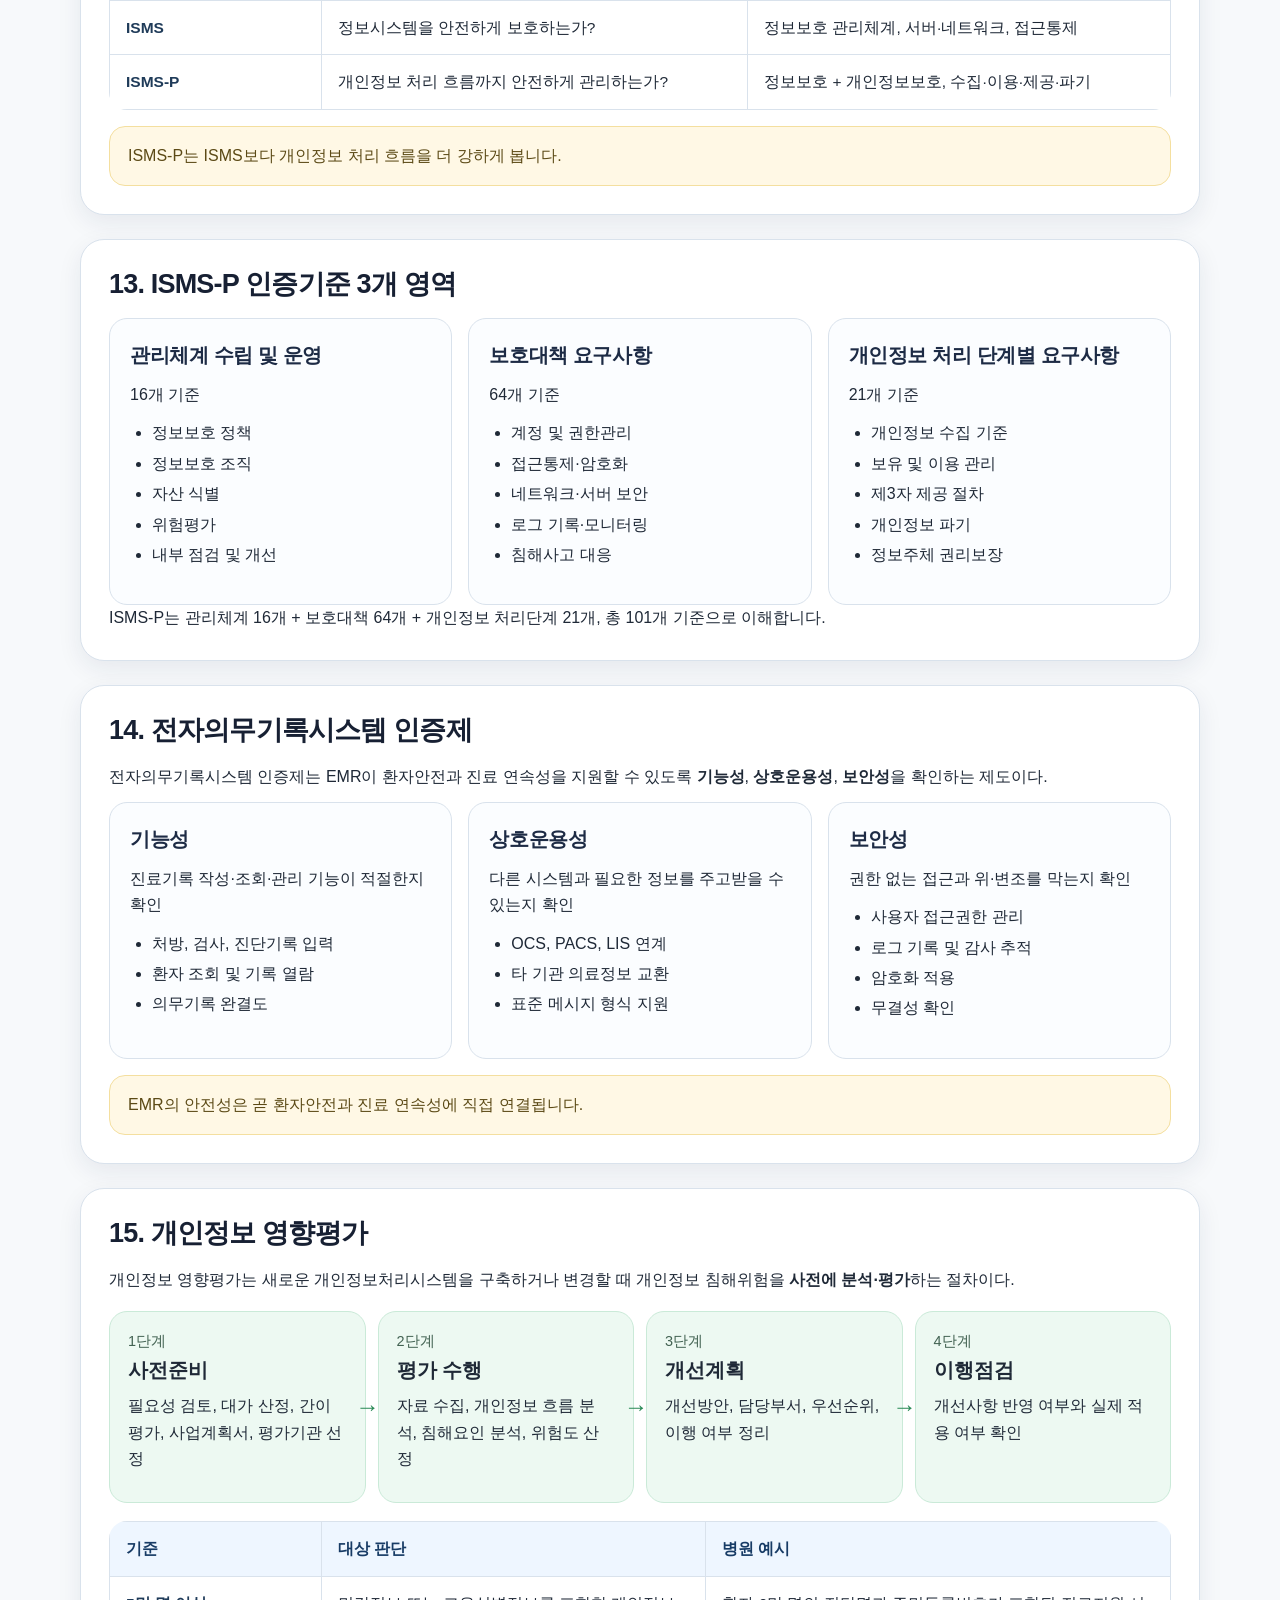
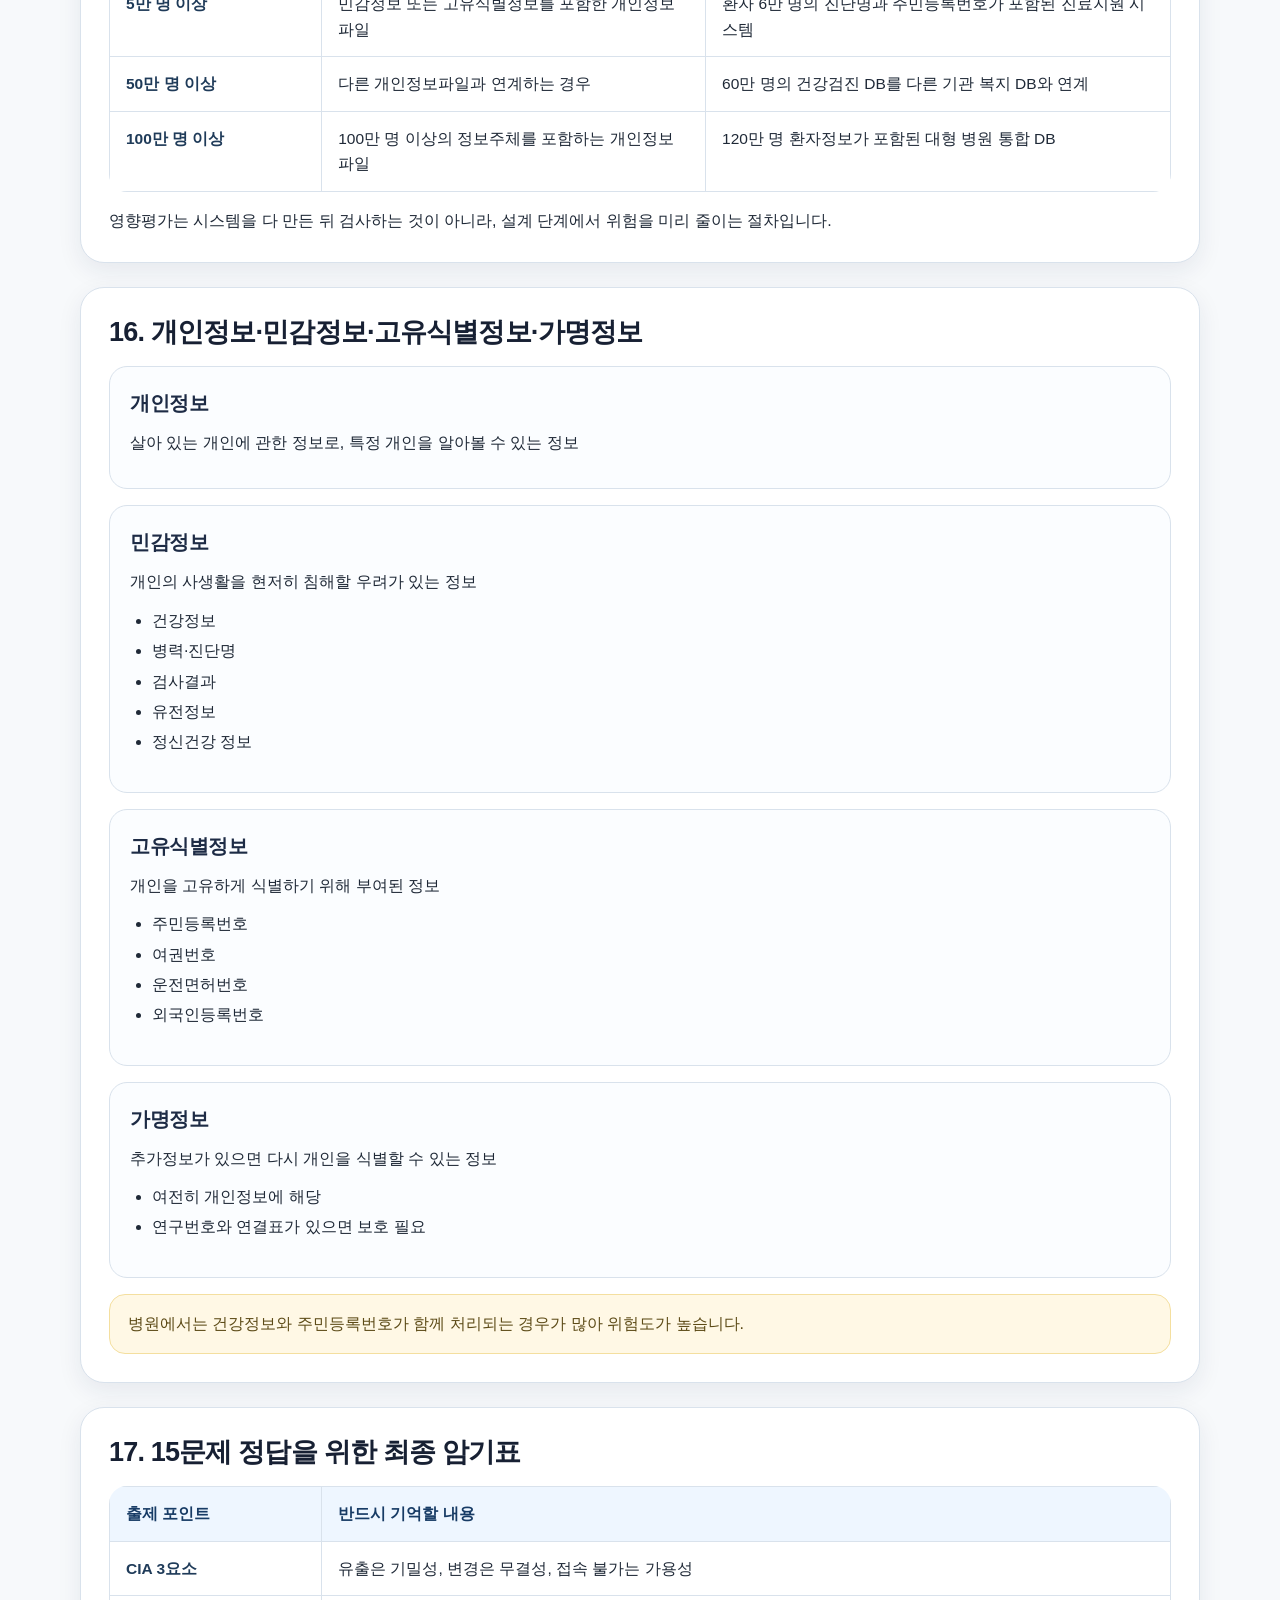
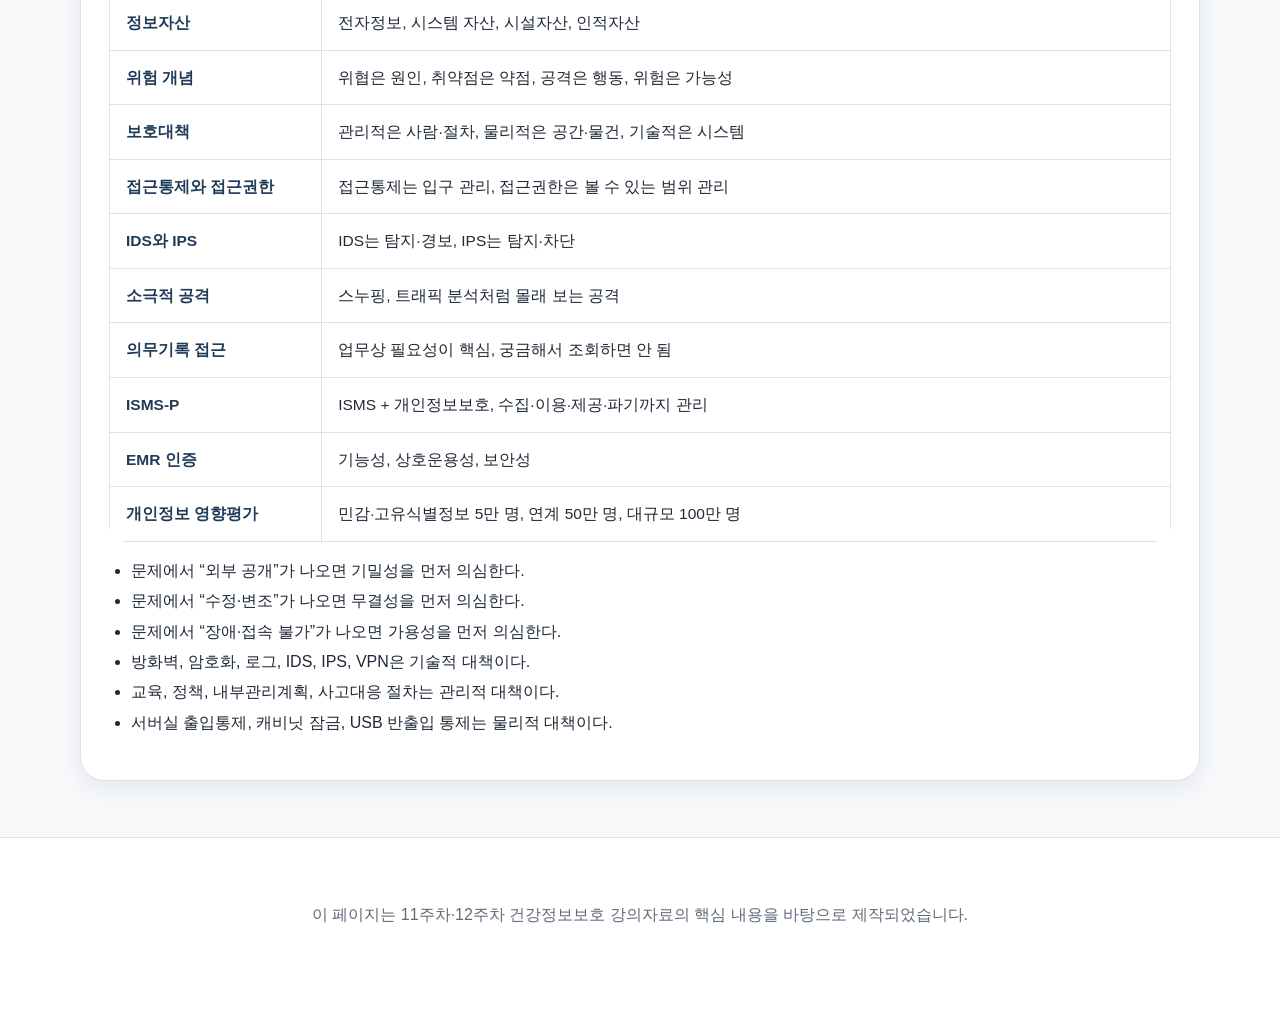
==== commit 294225bf: "Update index.html" ====
--- a/10,11weeks/index.html
+++ b/10,11weeks/index.html
@@ -6,286 +6,519 @@
   <title>건강정보보호 핵심 요약자료</title>
   <link rel="stylesheet" href="health_info_protection_summary.css" />
 </head>
+
 <body>
   <header class="hero">
-    <h1>건강정보보호 핵심 요약자료</h1>
-    <p>11주차·12주차 강의자료 기반 핵심정리</p>
-    <div class="hero__badges">
-      <span>정보보호 3요소</span>
-      <span>보호대책</span>
-      <span>ISMS-P</span>
-      <span>EMR 인증</span>
-      <span>개인정보 영향평가</span>
+    <div class="container">
+      <p class="eyebrow">보건의료정보관리사 국시 대비</p>
+      <h1>건강정보보호 핵심 요약자료</h1>
+      <p class="lead">
+        11주차·12주차 강의자료 기반으로 정보보호 3요소, 보호대책,
+        ISMS-P, EMR 인증, 개인정보 영향평가까지 15문제를 풀 수 있도록 정리한 요약 페이지입니다.
+      </p>
+
+      <nav class="top-nav">
+        <a href="#cia">CIA 3요소</a>
+        <a href="#asset">정보자산</a>
+        <a href="#risk">위험 개념</a>
+        <a href="#controls">보호대책</a>
+        <a href="#cert">평가·인증제도</a>
+        <a href="#pia">영향평가</a>
+        <a href="#exam">시험 포인트</a>
+      </nav>
     </div>
   </header>
 
   <main class="container">
-    <section class="study-guide">
-      <h2></h2>
-      <ol>
-        <li><strong></li>
-        <li><strong></li>
-        <li><strong></li>
-        <li><strong></li>
-        <li><strong></li>
+
+    <section class="card" id="order">
+      <h2>시험 직전 학습 순서</h2>
+      <ol class="check-list">
+        <li><strong>기밀성·무결성·가용성</strong>을 사례와 연결한다.</li>
+        <li><strong>위험·위협·취약점·공격</strong>을 구분한다.</li>
+        <li><strong>관리적·물리적·기술적 보호대책</strong>의 예시를 외운다.</li>
+        <li><strong>ISMS, ISMS-P, 의료기관평가인증, EMR 인증</strong>의 관점을 비교한다.</li>
+        <li><strong>개인정보 영향평가</strong>의 대상 기준인 5만·50만·100만 명 기준을 정리한다.</li>
       </ol>
-    </section>
-
-    <section class="card" id="section1">
+      <div class="note">
+        핵심 문장: 건강정보보호는 환자정보를 새지 않게, 바뀌지 않게, 필요할 때 쓸 수 있게 관리하는 것이다.
+      </div>
+    </section>
+
+    <section class="card" id="cia">
       <h2>1. 정보보호의 기본: CIA 3요소</h2>
-      <p class="lead">정보보호는 환자정보가 <strong>새지 않게, 바뀌지 않게, 필요할 때 쓸 수 있게</strong> 관리하는 것이다.</p>
+      <p>
+        정보보호는 환자정보를 <strong>새지 않게</strong>, <strong>바뀌지 않게</strong>,
+        <strong>필요할 때 쓸 수 있게</strong> 관리하는 것이다.
+      </p>
+
       <div class="grid three">
-        <article class="mini-card">
+        <div class="mini-card">
           <h3>기밀성 Confidentiality</h3>
-          <p>허가받은 사람만 정보를 볼 수 있게 하는 것.</p>
+          <p>허가받은 사람만 정보를 볼 수 있게 하는 것</p>
           <ul>
             <li>환자 진단명이 외부에 공개됨 → 기밀성 침해</li>
             <li>무단열람, 이메일 오발송, 출력물 방치</li>
           </ul>
-        </article>
-        <article class="mini-card">
+        </div>
+
+        <div class="mini-card">
           <h3>무결성 Integrity</h3>
-          <p>정보가 허가 없이 바뀌지 않도록 하는 것.</p>
+          <p>정보가 허가 없이 바뀌지 않도록 하는 것</p>
           <ul>
             <li>검사결과 수치가 임의로 수정됨 → 무결성 침해</li>
             <li>기록 정정 시 사유·일시·서명 필요</li>
           </ul>
-        </article>
-        <article class="mini-card">
+        </div>
+
+        <div class="mini-card">
           <h3>가용성 Availability</h3>
-          <p>필요할 때 정보를 사용할 수 있게 하는 것.</p>
+          <p>필요할 때 정보를 사용할 수 있게 하는 것</p>
           <ul>
             <li>EMR 장애로 진료기록 조회 불가 → 가용성 침해</li>
-            <li>백업, 복구훈련, 재해대응과 연결</li>
-          </ul>
-        </article>
-      </div>
-      <div class="exam-tip">국시 포인트: <strong>유출은 기밀성, 변경은 무결성, 접속 불가는 가용성</strong>으로 판단한다.</div>
-    </section>
-
-    <section class="card" id="section2">
-      <h2>2. 정보자산: 무엇을 보호해야 하는가?</h2>
-      <p class="lead">정보보호의 시작은 병원 안에서 보호해야 할 <strong>정보자산</strong>을 파악하는 것이다.</p>
-      <table>
-        <thead>
-          <tr>
-            <th>구분</th>
-            <th>의미</th>
-            <th>병원 예시</th>
-          </tr>
-        </thead>
-        <tbody>
-          <tr>
-            <td>전자정보</td>
-            <td>전자적 형태로 저장·관리되는 업무 자료</td>
-            <td>진료기록, 검사결과, 의료영상, 통계자료</td>
-          </tr>
-          <tr>
-            <td>시스템 자산</td>
-            <td>정보를 저장·처리·전송하는 장치와 소프트웨어</td>
-            <td>서버, PC, 네트워크, EMR, PACS, LIS, 방화벽</td>
-          </tr>
-          <tr>
-            <td>시설자산</td>
-            <td>정보자산을 보관·운영하는 공간과 설비</td>
-            <td>서버실, 문서보관실, 항온항습기, 방재시설</td>
-          </tr>
-          <tr>
-            <td>인적자산</td>
-            <td>정보를 직접 다루거나 접근할 수 있는 사람</td>
-            <td>의사, 간호사, 행정직원, 실습생, 위탁업체 직원</td>
-          </tr>
-        </tbody>
-      </table>
+            <li>백업, 복구훈련, 재해대응계획 필요</li>
+          </ul>
+        </div>
+      </div>
+
+      <div class="alert">
+        시험 포인트: 유출은 기밀성, 변경은 무결성, 접속 불가·장애는 가용성으로 판단합니다.
+      </div>
+    </section>
+
+    <section class="card" id="asset">
+      <h2>2. 정보보호의 대상: 정보자산</h2>
+      <p>
+        병원에서 보호해야 할 것은 환자정보 자체만이 아니다.
+        정보가 저장되고, 이동하고, 사용되는 <strong>환경 전체</strong>가 보호 대상이다.
+      </p>
+
+      <div class="grid four">
+        <div class="mini-card">
+          <h3>전자정보</h3>
+          <p>전자적으로 저장·관리되는 병원 업무 자료</p>
+          <ul>
+            <li>진료기록</li>
+            <li>검사결과</li>
+            <li>의료영상</li>
+            <li>통계자료</li>
+          </ul>
+        </div>
+
+        <div class="mini-card">
+          <h3>시스템 자산</h3>
+          <p>정보를 처리하고 이동시키는 장치와 프로그램</p>
+          <ul>
+            <li>서버</li>
+            <li>네트워크</li>
+            <li>EMR·PACS·LIS</li>
+            <li>방화벽·백신</li>
+          </ul>
+        </div>
+
+        <div class="mini-card">
+          <h3>시설자산</h3>
+          <p>정보자산을 보관하고 운영하는 공간</p>
+          <ul>
+            <li>서버실</li>
+            <li>문서보관실</li>
+            <li>방재시설</li>
+            <li>항온항습기</li>
+          </ul>
+        </div>
+
+        <div class="mini-card">
+          <h3>인적자산</h3>
+          <p>개인정보를 직접 다루는 모든 사람</p>
+          <ul>
+            <li>의사·간호사</li>
+            <li>교직원</li>
+            <li>실습생</li>
+            <li>위탁업체 직원</li>
+          </ul>
+        </div>
+      </div>
+
       <div class="note">
-        <strong>보호수준 결정:</strong> 모든 자산을 똑같이 보호하지 않는다. EMR DB, 주민등록번호, 진료기록은 중요도가 높으므로 접근통제·암호화·백업·점검을 더 강하게 적용한다. 공개 홍보자료는 상대적으로 낮은 보호수준을 적용할 수 있다.
-      </div>
-    </section>
-
-    <section class="card" id="section3">
-      <h2>3. 위험·위협·취약점·공격의 구분</h2>
-      <p class="lead">이 네 용어는 국시에서 자주 혼동된다. <strong>원인 → 약점 → 실제 행동 → 손실 가능성</strong>의 흐름으로 이해한다.</p>
+        핵심 문장: 정보자산은 정보, 시스템, 공간, 사람 네 묶음으로 기억합니다.
+      </div>
+    </section>
+
+    <section class="card">
+      <h2>3. 정보자산 목록과 보호수준</h2>
+
+      <div class="grid two">
+        <div>
+          <h3>정보자산 목록이 필요한 이유</h3>
+          <ul>
+            <li>무엇이 있는지 알아야 보호할 수 있다.</li>
+            <li>자산명, 위치, 담당자, 중요도를 정리한다.</li>
+            <li>보호대책 수립의 기초 자료가 된다.</li>
+          </ul>
+        </div>
+
+        <div>
+          <h3>보호수준 결정</h3>
+          <ul>
+            <li>모든 자산을 똑같이 보호할 수는 없다.</li>
+            <li>중요도가 높을수록 접근통제, 암호화, 백업, 점검을 강화한다.</li>
+            <li>EMR DB, 주민등록번호, 진료기록은 높은 보호수준이 필요하다.</li>
+          </ul>
+        </div>
+      </div>
+
+      <div class="table-wrap">
+        <table>
+          <thead>
+            <tr>
+              <th>보호수준</th>
+              <th>예시</th>
+              <th>필요한 관리</th>
+            </tr>
+          </thead>
+          <tbody>
+            <tr>
+              <td>높음</td>
+              <td>EMR DB, 주민등록번호, 진료기록</td>
+              <td>강한 접근통제, 암호화, 정기 점검, 백업</td>
+            </tr>
+            <tr>
+              <td>중간</td>
+              <td>부서 업무문서, 내부 통계자료</td>
+              <td>권한관리, 보관관리, 필요 시 암호화</td>
+            </tr>
+            <tr>
+              <td>낮음</td>
+              <td>공개 홍보자료, 일반 안내문</td>
+              <td>기본적인 무결성·최신성 관리</td>
+            </tr>
+          </tbody>
+        </table>
+      </div>
+    </section>
+
+    <section class="card" id="risk">
+      <h2>4. 위험·위협·취약점·공격 구분</h2>
+      <p>
+        국시에서는 용어의 정의를 직접 묻거나, 사례를 제시하고 어떤 개념에 해당하는지 묻는 문제가 자주 출제될 수 있다.
+      </p>
+
       <div class="flow">
-        <div><strong>위협</strong><span>나쁜 일을 일으킬 수 있는 원인</span></div>
-        <div><strong>취약점</strong><span>공격자가 이용할 수 있는 약점</span></div>
-        <div><strong>공격</strong><span>취약점을 실제로 악용하는 행동</span></div>
-        <div><strong>위험</strong><span>손실이나 피해가 발생할 가능성</span></div>
-      </div>
-      <table>
-        <thead>
-          <tr>
-            <th>용어</th>
-            <th>핵심 뜻</th>
-            <th>예시</th>
-          </tr>
-        </thead>
-        <tbody>
-          <tr>
-            <td>위협</td>
-            <td>정보자산에 해를 끼칠 수 있는 잠재적 원인</td>
-            <td>해커, 랜섬웨어, 직원 실수, 화재, 정전, 홍수</td>
-          </tr>
-          <tr>
-            <td>취약점</td>
-            <td>정보자산 보호에 존재하는 약점</td>
-            <td>보안패치 미적용, 쉬운 비밀번호, 퇴사자 계정 미삭제, 서버실 출입통제 미흡</td>
-          </tr>
-          <tr>
-            <td>공격</td>
-            <td>취약점을 실제로 이용하는 행동</td>
-            <td>무단침입, 파일 암호화, 데이터 변조, 서비스 거부</td>
-          </tr>
-          <tr>
-            <td>위험</td>
-            <td>손실이 발생할 가능성</td>
-            <td>EMR 중단 가능성, 개인정보 유출 가능성, 병원 신뢰 하락 가능성</td>
-          </tr>
-        </tbody>
-      </table>
-      <div class="exam-tip">암기 문장: <strong>위협은 원인, 취약점은 약점, 공격은 행동, 위험은 가능성</strong>이다.</div>
-    </section>
-
-    <section class="card" id="section4">
-      <h2>4. 공격 유형: 소극적 공격과 적극적 공격</h2>
+        <div class="flow-step">
+          <span>1단계</span>
+          <strong>위협</strong>
+          <p>정보자산에 해를 끼칠 수 있는 잠재적 원인</p>
+        </div>
+
+        <div class="flow-step">
+          <span>2단계</span>
+          <strong>취약점</strong>
+          <p>위협이 파고들 수 있는 보안상의 약점</p>
+        </div>
+
+        <div class="flow-step">
+          <span>3단계</span>
+          <strong>공격</strong>
+          <p>취약점을 실제로 이용하는 행동</p>
+        </div>
+
+        <div class="flow-step">
+          <span>4단계</span>
+          <strong>위험</strong>
+          <p>손실이나 피해가 발생할 가능성</p>
+        </div>
+      </div>
+
+      <div class="table-wrap">
+        <table>
+          <thead>
+            <tr>
+              <th>구분</th>
+              <th>의미</th>
+              <th>병원 예시</th>
+            </tr>
+          </thead>
+          <tbody>
+            <tr>
+              <td>위협</td>
+              <td>나쁜 일을 일으킬 수 있는 원인</td>
+              <td>랜섬웨어, 해커, 직원 실수, 화재, 정전</td>
+            </tr>
+            <tr>
+              <td>취약점</td>
+              <td>보호체계의 약점</td>
+              <td>보안패치 미적용, 쉬운 비밀번호, 퇴사자 계정 미삭제</td>
+            </tr>
+            <tr>
+              <td>공격</td>
+              <td>취약점을 이용한 실제 행동</td>
+              <td>서버 침투, 파일 암호화, 대량 다운로드</td>
+            </tr>
+            <tr>
+              <td>위험</td>
+              <td>손실이 생길 가능성</td>
+              <td>EMR 중단 가능성, 환자정보 유출 가능성</td>
+            </tr>
+          </tbody>
+        </table>
+      </div>
+
+      <div class="alert">
+        시험 포인트: 위협은 원인, 취약점은 약점, 공격은 행동, 위험은 손실 가능성입니다.
+      </div>
+    </section>
+
+    <section class="card">
+      <h2>5. 위협의 종류와 공격 유형</h2>
+
       <div class="grid two">
-        <article class="mini-card soft-blue">
+        <div class="mini-card">
+          <h3>비의도적 위협</h3>
+          <p>악의는 없지만 정보보호 사고를 일으킬 수 있는 행동</p>
+          <ul>
+            <li>이메일 오발송</li>
+            <li>비밀번호 메모 방치</li>
+            <li>환자명단 파일을 공개 폴더에 업로드</li>
+            <li>출력물 방치</li>
+          </ul>
+        </div>
+
+        <div class="mini-card">
+          <h3>의도적 위협</h3>
+          <p>정보를 훔치거나 바꾸거나 시스템을 마비시키려는 고의적 행동</p>
+          <ul>
+            <li>해킹</li>
+            <li>랜섬웨어</li>
+            <li>내부자 유출</li>
+            <li>신분 위장</li>
+          </ul>
+        </div>
+      </div>
+
+      <div class="grid two">
+        <div class="mini-card">
           <h3>소극적 공격</h3>
-          <p>정보를 직접 바꾸지 않고 몰래 관찰하거나 수집하는 공격.</p>
-          <ul>
-            <li><strong>스누핑:</strong> 전송 중인 정보를 몰래 엿봄</li>
-            <li><strong>트래픽 분석:</strong> 통신량·접속시간·흐름을 분석</li>
-            <li>주요 침해 요소: 기밀성</li>
-          </ul>
-        </article>
-        <article class="mini-card soft-red">
+          <p>정보를 직접 바꾸지 않고 몰래 관찰하거나 수집하는 공격</p>
+          <ul>
+            <li>스누핑</li>
+            <li>트래픽 분석</li>
+            <li>주로 기밀성 침해</li>
+          </ul>
+        </div>
+
+        <div class="mini-card">
           <h3>적극적 공격</h3>
-          <p>정보나 시스템에 직접 영향을 주는 공격.</p>
-          <ul>
-            <li>변경: 내용을 임의로 바꿈</li>
-            <li>가장: 다른 사람인 척함</li>
-            <li>재전송: 이전 메시지를 다시 보냄</li>
-            <li>서비스 거부: 시스템 사용을 방해함</li>
-          </ul>
-        </article>
-      </div>
-      <div class="exam-tip">국시 포인트: <strong>몰래 보면 소극적, 건드리면 적극적</strong>이다.</div>
-    </section>
-
-    <section class="card" id="section5">
-      <h2>5. 보호대책: 관리적·물리적·기술적 조치</h2>
-      <table>
-        <thead>
-          <tr>
-            <th>구분</th>
-            <th>핵심 의미</th>
-            <th>대표 예시</th>
-          </tr>
-        </thead>
-        <tbody>
-          <tr>
-            <td>관리적 대책</td>
-            <td>사람과 절차를 관리</td>
-            <td>정보보호 정책, 내부관리계획, 개인정보보호 교육, 책임자 지정, 사고대응 절차, 위탁업체 관리</td>
-          </tr>
-          <tr>
-            <td>물리적 대책</td>
-            <td>장소와 물건을 보호</td>
-            <td>서버실 출입통제, 문서보관실 잠금, 캐비닛·금고, USB·외장하드 반출입 통제</td>
-          </tr>
-          <tr>
-            <td>기술적 대책</td>
-            <td>시스템 안에서 정보를 보호</td>
-            <td>접근통제, 인증, 암호화, 접속기록, 방화벽, 백신, IDS, IPS, VPN, 망분리</td>
-          </tr>
-        </tbody>
-      </table>
+          <p>정보나 시스템에 직접 영향을 주는 공격</p>
+          <ul>
+            <li>변경</li>
+            <li>가장</li>
+            <li>재전송</li>
+            <li>부인</li>
+            <li>서비스 거부</li>
+          </ul>
+        </div>
+      </div>
+    </section>
+
+    <section class="card" id="controls">
+      <h2>6. 정보보호대책 3가지</h2>
+      <p>
+        정보보호대책은 크게 <strong>관리적 대책</strong>, <strong>물리적 대책</strong>,
+        <strong>기술적 대책</strong>으로 구분한다.
+      </p>
+
+      <div class="grid three">
+        <div class="mini-card">
+          <h3>관리적 대책</h3>
+          <p>사람과 절차를 관리하는 대책</p>
+          <ul>
+            <li>개인정보보호 교육</li>
+            <li>정보보호 정책</li>
+            <li>업무 지침</li>
+            <li>사고대응 절차</li>
+            <li>내부관리계획</li>
+          </ul>
+        </div>
+
+        <div class="mini-card">
+          <h3>물리적 대책</h3>
+          <p>공간과 물건을 보호하는 대책</p>
+          <ul>
+            <li>서버실 출입통제</li>
+            <li>캐비닛 잠금</li>
+            <li>USB 반출입 통제</li>
+            <li>출입기록 관리</li>
+          </ul>
+        </div>
+
+        <div class="mini-card">
+          <h3>기술적 대책</h3>
+          <p>시스템 안에서 정보를 보호하는 대책</p>
+          <ul>
+            <li>접근통제</li>
+            <li>인증</li>
+            <li>암호화</li>
+            <li>접속기록 관리</li>
+            <li>방화벽, IDS, IPS, VPN</li>
+          </ul>
+        </div>
+      </div>
+
       <div class="note">
-        <strong>구분법:</strong> 규정·교육·절차는 관리적, 서버실·문서·USB는 물리적, 시스템·네트워크·로그·암호화는 기술적 보호대책이다.
-      </div>
-    </section>
-
-    <section class="card" id="section6">
-      <h2>6. 접근권한, 접근통제, 인증, 암호화, 접속기록</h2>
-      <div class="definition-list">
+        암기 문장: 사람은 관리적, 장소는 물리적, 시스템은 기술적 대책으로 기억합니다.
+      </div>
+    </section>
+
+    <section class="card">
+      <h2>7. 기술적 보호조치 핵심 비교</h2>
+
+      <div class="table-wrap">
+        <table>
+          <thead>
+            <tr>
+              <th>구분</th>
+              <th>핵심 의미</th>
+              <th>예시 또는 시험 포인트</th>
+            </tr>
+          </thead>
+          <tbody>
+            <tr>
+              <td>인증</td>
+              <td>시스템에 접근하려는 사람이 실제 본인인지 확인</td>
+              <td>비밀번호, PIN, OTP, 인증카드, 지문·얼굴·홍채 인식</td>
+            </tr>
+            <tr>
+              <td>접근통제</td>
+              <td>인가된 사용자만 정해진 조건에서 시스템에 접근하도록 제한</td>
+              <td>허가된 IP, VPN, 내부망, 전용선</td>
+            </tr>
+            <tr>
+              <td>접근권한</td>
+              <td>시스템에 들어온 뒤 볼 수 있는 정보의 범위를 제한</td>
+              <td>담당 환자만 조회, 부서별 권한 차등, 퇴사자 권한 삭제</td>
+            </tr>
+            <tr>
+              <td>암호화</td>
+              <td>권한 없는 사람이 읽지 못하도록 정보를 알아볼 수 없게 변환</td>
+              <td>주민등록번호, 비밀번호, 생체인식정보, 전송·저장 시 암호화</td>
+            </tr>
+            <tr>
+              <td>접속기록</td>
+              <td>누가, 언제, 어디서, 어떤 정보를 처리했는지 남기는 기록</td>
+              <td>접속자, 접속일시, IP, 조회정보, 수행업무</td>
+            </tr>
+            <tr>
+              <td>보안패치</td>
+              <td>발견된 취약점을 수정하여 공격 통로를 줄이는 조치</td>
+              <td>업데이트하지 않은 시스템은 취약점에 노출됨</td>
+            </tr>
+          </tbody>
+        </table>
+      </div>
+
+      <div class="alert">
+        접근통제는 들어오는 문 관리, 접근권한은 들어온 뒤 볼 수 있는 범위 관리입니다.
+      </div>
+    </section>
+
+    <section class="card">
+      <h2>8. 방화벽·IDS·IPS·VPN·망분리</h2>
+
+      <div class="grid three">
+        <div class="mini-card">
+          <h3>방화벽</h3>
+          <p>정해진 규칙에 따라 허용할 통신과 차단할 통신을 구분하는 장치</p>
+        </div>
+
+        <div class="mini-card">
+          <h3>IDS</h3>
+          <p>Intrusion Detection System. 침입을 탐지하고 알려주는 시스템</p>
+        </div>
+
+        <div class="mini-card">
+          <h3>IPS</h3>
+          <p>Intrusion Prevention System. 침입을 탐지하고 즉시 차단하는 시스템</p>
+        </div>
+      </div>
+
+      <div class="grid two">
+        <div class="mini-card">
+          <h3>VPN</h3>
+          <p>외부 접속을 안전한 암호화 터널로 연결하는 기술</p>
+        </div>
+
+        <div class="mini-card">
+          <h3>망분리</h3>
+          <p>업무망과 인터넷망을 물리적 또는 논리적으로 분리하는 방식</p>
+        </div>
+      </div>
+
+      <div class="note">
+        IDS는 경보, IPS는 차단입니다. 이 차이는 시험에서 자주 묻기 좋습니다.
+      </div>
+    </section>
+
+    <section class="card">
+      <h2>9. 개인정보보호 교육관리</h2>
+
+      <div class="grid two">
         <div>
-          <h3>접근통제</h3>
-          <p>시스템에 들어오는 입구를 관리한다. 허가된 IP, VPN, 다중인증, 외부접속 제한 등이 해당한다.</p>
-        </div>
+          <h3>교육 대상</h3>
+          <ul>
+            <li>개인정보처리자</li>
+            <li>개인정보취급자</li>
+            <li>개인정보 보호책임자</li>
+            <li>위탁업체 직원</li>
+          </ul>
+        </div>
+
         <div>
-          <h3>접근권한</h3>
-          <p>시스템에 들어온 뒤 볼 수 있는 정보의 범위를 관리한다. 담당 환자만 조회, 부서별 권한 차등, 퇴사자 권한 삭제 등이 해당한다.</p>
-        </div>
+          <h3>교육 방법</h3>
+          <ul>
+            <li>자체교육</li>
+            <li>온라인교육</li>
+            <li>위탁교육</li>
+            <li>외부강사 초빙</li>
+          </ul>
+        </div>
+      </div>
+
+      <div class="grid two">
+        <div class="mini-card">
+          <h3>교육계획서</h3>
+          <p>교육 목적, 대상, 일정, 방법, 내용, 담당자와 강사를 사전에 정하는 문서</p>
+        </div>
+
+        <div class="mini-card">
+          <h3>교육 결과보고서</h3>
+          <p>교육 일시, 장소, 대상, 내용, 참석 인원, 강사, 특이사항을 남기는 문서</p>
+        </div>
+      </div>
+
+      <div class="alert">
+        교육은 실시보다 기록이 중요합니다. 참석명부, 수료기록, 교육자료, 사진·캡처가 증빙자료가 됩니다.
+      </div>
+    </section>
+
+    <section class="card" id="cert">
+      <h2>10. 의료기관평가인증</h2>
+      <p>
+        의료기관평가인증은 의료기관이 일정 수준 이상의 <strong>환자안전</strong>과
+        <strong>의료서비스 질</strong>을 갖추었는지 평가하고 인증하는 제도이다.
+      </p>
+
+      <div class="grid two">
         <div>
-          <h3>인증</h3>
-          <p>접근하려는 사람이 실제 본인인지 확인하는 절차이다. 비밀번호, OTP, 인증카드, 휴대폰, 지문·얼굴·홍채 인식 등이 해당한다.</p>
-        </div>
+          <h3>평가에서 개인정보보호를 보는 이유</h3>
+          <ul>
+            <li>의료기관은 진단명, 병력, 검사결과, 영상자료 등 민감정보를 다룬다.</li>
+            <li>의료정보 유출은 사생활 침해와 사회적 낙인을 초래할 수 있다.</li>
+            <li>환자의 병원 신뢰 상실과 진료 기피로 이어질 수 있다.</li>
+          </ul>
+        </div>
+
         <div>
-          <h3>암호화</h3>
-          <p>정보를 알아볼 수 없게 바꾸어 권한 없는 사람이 읽지 못하게 하는 기술이다. 주민등록번호, 비밀번호, 생체인식정보, 계좌번호, 중요 진료정보 등에 적용한다.</p>
-        </div>
-        <div>
-          <h3>접속기록</h3>
-          <p>누가, 언제, 어디서, 어떤 정보를 처리했는지 남기는 기록이다. 접속자 계정, 접속일시, IP 주소, 조회 정보, 수행 업무가 포함된다.</p>
-        </div>
-      </div>
-      <div class="exam-tip">핵심 구분: <strong>접근통제는 들어오는 문, 접근권한은 들어온 뒤 보는 범위</strong>이다.</div>
-    </section>
-
-    <section class="card" id="section7">
-      <h2>7. 주요 보안기술: 방화벽, IDS, IPS, VPN, 망분리</h2>
-      <table>
-        <thead>
-          <tr>
-            <th>기술</th>
-            <th>핵심 의미</th>
-            <th>시험 포인트</th>
-          </tr>
-        </thead>
-        <tbody>
-          <tr>
-            <td>방화벽</td>
-            <td>정해진 규칙에 따라 허용할 통신과 차단할 통신을 구분</td>
-            <td>모든 것을 막는 벽이 아니라 통과 여부를 판단하는 문</td>
-          </tr>
-          <tr>
-            <td>IDS</td>
-            <td>침입을 탐지하고 알림</td>
-            <td>경보, 탐지, CCTV에 비유</td>
-          </tr>
-          <tr>
-            <td>IPS</td>
-            <td>침입을 탐지하고 즉시 차단</td>
-            <td>차단, 예방, 보안요원에 비유</td>
-          </tr>
-          <tr>
-            <td>VPN</td>
-            <td>외부 접속을 안전한 암호화 터널로 연결</td>
-            <td>외부에서 병원 내부망 접속 시 보안 경로 제공</td>
-          </tr>
-          <tr>
-            <td>망분리</td>
-            <td>업무망과 인터넷망을 물리적 또는 논리적으로 분리</td>
-            <td>업무망 보호와 외부 위험 차단</td>
-          </tr>
-        </tbody>
-      </table>
-      <div class="exam-tip">IDS는 <strong>발견</strong>, IPS는 <strong>차단</strong>이다.</div>
-    </section>
-
-    <section class="card" id="section8">
-      <h2>8. 의료기관평가인증과 개인정보보호</h2>
-      <p class="lead">의료기관평가인증은 병원이 일정 수준 이상의 환자안전과 의료서비스 질을 갖추었는지 평가하는 제도이며, 개인정보보호도 병원 운영의 핵심 영역으로 본다.</p>
-      <div class="grid two">
-        <div class="mini-card">
-          <h3>왜 개인정보보호를 보는가?</h3>
-          <ul>
-            <li>병원은 진단명, 병력, 검사결과, 영상자료, 투약정보, 수술기록 등 민감한 정보를 다룬다.</li>
-            <li>의료정보 유출은 사생활 침해, 사회적 낙인, 보험·취업 불이익, 병원 신뢰 상실로 이어질 수 있다.</li>
-            <li>의료정보 유출은 정보사고이면서 환자안전 사고가 될 수 있다.</li>
-          </ul>
-        </div>
-        <div class="mini-card">
-          <h3>개인정보 관련 주요 조사항목</h3>
+          <h3>개인정보 관련 조사항목</h3>
           <ul>
             <li>외래 및 응급환자 등록 절차</li>
             <li>환자권리 존중 및 안전보장</li>
@@ -297,205 +530,391 @@
           </ul>
         </div>
       </div>
-    </section>
-
-    <section class="card" id="section9">
-      <h2>9. 의무기록 접근 판단</h2>
-      <table>
-        <thead>
-          <tr>
-            <th>상황</th>
-            <th>판단</th>
-            <th>확인할 내용</th>
-          </tr>
-        </thead>
-        <tbody>
-          <tr>
-            <td>환자가 자신의 진료기록 사본 요청</td>
-            <td>허용 가능</td>
-            <td>본인 확인과 적법한 발급절차 필요</td>
-          </tr>
-          <tr>
-            <td>가족이 검사결과를 대신 요청</td>
-            <td>조건부 가능</td>
-            <td>환자 동의서, 위임 여부, 법정대리인 관계 확인</td>
-          </tr>
-          <tr>
-            <td>의료진이 다른 진료과 환자 기록 조회</td>
-            <td>주의</td>
-            <td>업무상 필요성이 있어야 함. 궁금해서 조회하면 침해</td>
-          </tr>
-          <tr>
-            <td>연구자가 환자 명단 요청</td>
-            <td>요건 확인</td>
-            <td>연구 목적, IRB 승인, 가명처리 여부, 제공 범위 확인</td>
-          </tr>
-        </tbody>
-      </table>
-      <div class="exam-tip">의무기록 접근은 <strong>궁금해서</strong>가 아니라 <strong>업무상 필요해서</strong>만 가능하다.</div>
-    </section>
-
-    <section class="card" id="section10">
-      <h2>10. ISMS, ISMS-P, EMR 인증 비교</h2>
-      <table>
-        <thead>
-          <tr>
-            <th>제도</th>
-            <th>핵심 질문</th>
-            <th>주요 관점</th>
-            <th>키워드</th>
-          </tr>
-        </thead>
-        <tbody>
-          <tr>
-            <td>의료기관평가인증</td>
-            <td>병원이 환자안전과 개인정보보호를 잘 운영하는가?</td>
-            <td>병원 운영 전반</td>
-            <td>환자안전, 의무기록, 직원교육, 개인정보보호</td>
-          </tr>
-          <tr>
-            <td>ISMS</td>
-            <td>정보시스템을 안전하게 보호하는가?</td>
-            <td>정보보호 관리체계</td>
-            <td>서버, 네트워크, 접근통제, 보안정책, 침해사고 대응</td>
-          </tr>
-          <tr>
-            <td>ISMS-P</td>
-            <td>개인정보 처리 흐름까지 안전하게 관리하는가?</td>
-            <td>정보보호 + 개인정보보호</td>
-            <td>수집, 이용, 제공, 보유, 파기, 권리보장</td>
-          </tr>
-          <tr>
-            <td>EMR 인증</td>
-            <td>전자의무기록시스템이 안전하고 신뢰할 수 있는가?</td>
-            <td>기능성·상호운용성·보안성</td>
-            <td>진료기록 작성, 시스템 연계, 접근통제, 로그, 무결성</td>
-          </tr>
-        </tbody>
-      </table>
+
       <div class="note">
-        <strong>ISMS-P 인증기준:</strong> 관리체계 수립 및 운영 16개 + 보호대책 요구사항 64개 + 개인정보 처리 단계별 요구사항 21개 = 총 101개 기준.
-      </div>
-    </section>
-
-    <section class="card" id="section11">
-      <h2>11. EMR 인증의 세 관점</h2>
+        개인정보보호는 의무기록실만의 업무가 아니라 병원 전체 업무에 걸쳐 있습니다.
+      </div>
+    </section>
+
+    <section class="card">
+      <h2>11. 의무기록 접근 판단 기준</h2>
+
+      <div class="table-wrap">
+        <table>
+          <thead>
+            <tr>
+              <th>상황</th>
+              <th>판단</th>
+              <th>확인할 내용</th>
+            </tr>
+          </thead>
+          <tbody>
+            <tr>
+              <td>환자가 자신의 진료기록 사본 요청</td>
+              <td>허용</td>
+              <td>본인 확인과 적법한 발급절차 필요</td>
+            </tr>
+            <tr>
+              <td>가족이 환자 검사결과 요청</td>
+              <td>조건부 허용</td>
+              <td>환자 동의서, 위임 여부, 법정대리인 관계 확인</td>
+            </tr>
+            <tr>
+              <td>의료진이 다른 진료과 환자 기록 조회</td>
+              <td>주의</td>
+              <td>업무상 필요성이 있는지 확인</td>
+            </tr>
+            <tr>
+              <td>연구자가 환자 명단 요청</td>
+              <td>요건 확인</td>
+              <td>연구 목적, IRB 승인, 가명처리 여부, 제공 범위 확인</td>
+            </tr>
+          </tbody>
+        </table>
+      </div>
+
+      <div class="alert">
+        의무기록 접근은 “궁금해서”가 아니라 “업무상 필요해서”만 가능합니다.
+      </div>
+    </section>
+
+    <section class="card">
+      <h2>12. ISMS와 ISMS-P</h2>
+
+      <div class="grid two">
+        <div class="mini-card">
+          <h3>ISMS</h3>
+          <p>정보보호 관리체계 인증</p>
+          <ul>
+            <li>서버·네트워크·시스템 보안 중심</li>
+            <li>접근통제, 암호화, 로그관리</li>
+            <li>물리적 보안 및 침해대응</li>
+            <li>정보보호 정책·조직·자산관리</li>
+          </ul>
+        </div>
+
+        <div class="mini-card">
+          <h3>ISMS-P</h3>
+          <p>정보보호 및 개인정보보호 관리체계 인증</p>
+          <ul>
+            <li>ISMS 요구사항 포함</li>
+            <li>개인정보 수집·이용·제공 기준</li>
+            <li>개인정보 파기 절차</li>
+            <li>정보주체 권리보장</li>
+          </ul>
+        </div>
+      </div>
+
+      <div class="table-wrap">
+        <table>
+          <thead>
+            <tr>
+              <th>구분</th>
+              <th>핵심 질문</th>
+              <th>주요 관점</th>
+            </tr>
+          </thead>
+          <tbody>
+            <tr>
+              <td>ISMS</td>
+              <td>정보시스템을 안전하게 보호하는가?</td>
+              <td>정보보호 관리체계, 서버·네트워크, 접근통제</td>
+            </tr>
+            <tr>
+              <td>ISMS-P</td>
+              <td>개인정보 처리 흐름까지 안전하게 관리하는가?</td>
+              <td>정보보호 + 개인정보보호, 수집·이용·제공·파기</td>
+            </tr>
+          </tbody>
+        </table>
+      </div>
+
+      <div class="note">
+        ISMS-P는 ISMS보다 개인정보 처리 흐름을 더 강하게 봅니다.
+      </div>
+    </section>
+
+    <section class="card">
+      <h2>13. ISMS-P 인증기준 3개 영역</h2>
+
       <div class="grid three">
-        <article class="mini-card">
+        <div class="mini-card">
+          <h3>관리체계 수립 및 운영</h3>
+          <p>16개 기준</p>
+          <ul>
+            <li>정보보호 정책</li>
+            <li>정보보호 조직</li>
+            <li>자산 식별</li>
+            <li>위험평가</li>
+            <li>내부 점검 및 개선</li>
+          </ul>
+        </div>
+
+        <div class="mini-card">
+          <h3>보호대책 요구사항</h3>
+          <p>64개 기준</p>
+          <ul>
+            <li>계정 및 권한관리</li>
+            <li>접근통제·암호화</li>
+            <li>네트워크·서버 보안</li>
+            <li>로그 기록·모니터링</li>
+            <li>침해사고 대응</li>
+          </ul>
+        </div>
+
+        <div class="mini-card">
+          <h3>개인정보 처리 단계별 요구사항</h3>
+          <p>21개 기준</p>
+          <ul>
+            <li>개인정보 수집 기준</li>
+            <li>보유 및 이용 관리</li>
+            <li>제3자 제공 절차</li>
+            <li>개인정보 파기</li>
+            <li>정보주체 권리보장</li>
+          </ul>
+        </div>
+      </div>
+
+      <div class="alert">
+        ISMS-P는 관리체계 16개 + 보호대책 64개 + 개인정보 처리단계 21개, 총 101개 기준으로 이해합니다.
+      </div>
+    </section>
+
+    <section class="card">
+      <h2>14. 전자의무기록시스템 인증제</h2>
+      <p>
+        전자의무기록시스템 인증제는 EMR이 환자안전과 진료 연속성을 지원할 수 있도록
+        <strong>기능성</strong>, <strong>상호운용성</strong>, <strong>보안성</strong>을 확인하는 제도이다.
+      </p>
+
+      <div class="grid three">
+        <div class="mini-card">
           <h3>기능성</h3>
-          <p>진료기록 작성·조회·관리 기능이 적절한가?</p>
-          <ul>
-            <li>처방·검사·진단기록 입력</li>
-            <li>환자 조회와 기록 열람</li>
-            <li>퇴원요약·의무기록 완결도</li>
-          </ul>
-        </article>
-        <article class="mini-card">
+          <p>진료기록 작성·조회·관리 기능이 적절한지 확인</p>
+          <ul>
+            <li>처방, 검사, 진단기록 입력</li>
+            <li>환자 조회 및 기록 열람</li>
+            <li>의무기록 완결도</li>
+          </ul>
+        </div>
+
+        <div class="mini-card">
           <h3>상호운용성</h3>
-          <p>다른 시스템과 필요한 정보를 주고받을 수 있는가?</p>
+          <p>다른 시스템과 필요한 정보를 주고받을 수 있는지 확인</p>
           <ul>
             <li>OCS, PACS, LIS 연계</li>
             <li>타 기관 의료정보 교환</li>
             <li>표준 메시지 형식 지원</li>
           </ul>
-        </article>
-        <article class="mini-card">
+        </div>
+
+        <div class="mini-card">
           <h3>보안성</h3>
-          <p>권한 없는 접근과 위·변조를 막는가?</p>
+          <p>권한 없는 접근과 위·변조를 막는지 확인</p>
           <ul>
             <li>사용자 접근권한 관리</li>
             <li>로그 기록 및 감사 추적</li>
-            <li>암호화와 무결성 확인</li>
-          </ul>
-        </article>
-      </div>
-      <div class="exam-tip">EMR 인증의 핵심 관점은 <strong>기능성·상호운용성·보안성</strong>이다.</div>
-    </section>
-
-    <section class="card" id="section12">
-      <h2>12. 개인정보, 민감정보, 고유식별정보, 가명정보</h2>
-      <table>
-        <thead>
-          <tr>
-            <th>구분</th>
-            <th>핵심 의미</th>
-            <th>예시</th>
-          </tr>
-        </thead>
-        <tbody>
-          <tr>
-            <td>개인정보</td>
-            <td>살아 있는 개인에 관한 정보로 특정 개인을 알아볼 수 있는 정보</td>
-            <td>성명, 주소, 전화번호, 이메일, 사진, 진료기록, 검사결과</td>
-          </tr>
-          <tr>
-            <td>민감정보</td>
-            <td>사생활을 현저히 침해할 우려가 있는 정보</td>
-            <td>건강정보, 병력, 진단명, 유전정보, 장애정보, 정신건강정보, 감염병정보</td>
-          </tr>
-          <tr>
-            <td>고유식별정보</td>
-            <td>개인을 고유하게 식별하기 위해 부여된 정보</td>
-            <td>주민등록번호, 여권번호, 운전면허번호, 외국인등록번호</td>
-          </tr>
-          <tr>
-            <td>가명정보</td>
-            <td>추가정보가 있으면 다시 개인을 식별할 수 있는 정보</td>
-            <td>환자 A-001, 65세, 폐암, 입원일 정보 등</td>
-          </tr>
-          <tr>
-            <td>익명정보</td>
-            <td>특정 개인을 알아볼 수 없는 상태의 정보</td>
-            <td>60대 환자군의 폐암 입원 통계</td>
-          </tr>
-        </tbody>
-      </table>
-      <div class="exam-tip">가명정보는 개인정보 보호 대상에서 완전히 벗어난 정보가 아니다.</div>
-    </section>
-
-    <section class="card" id="section13">
-      <h2>13. 개인정보 영향평가: 대상 기준</h2>
-      <p class="lead">개인정보 영향평가는 새로운 개인정보처리시스템을 도입하거나 변경할 때 침해위험을 사전에 분석하는 절차이다.</p>
-      <div class="grid three criteria">
-        <article>
-          <div class="number">5만 명 이상</div>
-          <p>민감정보 또는 고유식별정보가 포함된 개인정보파일</p>
-          <span>예: 환자 7만 명의 진단명 + 주민등록번호</span>
-        </article>
-        <article>
-          <div class="number">50만 명 이상</div>
-          <p>다른 개인정보파일과 연계하려는 경우</p>
-          <span>예: 건강검진 DB와 복지 DB 연계</span>
-        </article>
-        <article>
-          <div class="number">100만 명 이상</div>
-          <p>대규모 정보주체 수를 포함하는 개인정보파일</p>
-          <span>예: 120만 명 환자정보 통합 DB</span>
-        </article>
-      </div>
+            <li>암호화 적용</li>
+            <li>무결성 확인</li>
+          </ul>
+        </div>
+      </div>
+
       <div class="note">
-        <strong>판단 순서:</strong> 민감정보 여부 → 고유식별정보 여부 → 정보주체 규모 → 타 기관·타 개인정보파일 연계 여부를 함께 확인한다.
-      </div>
-    </section>
-
-    <section class="card" id="section14">
-      <h2>14. 개인정보 영향평가 절차</h2>
-      <div class="timeline">
-        <div>
-          <h3>1단계 사전준비</h3>
-          <p>영향평가 필요성 검토 → 사업 대가산정 → 사전 간이평가 → 사업계획서 작성 → 영향평가기관 선정</p>
-        </div>
-        <div>
-          <h3>2단계 영향평가 수행</h3>
-          <p>수행계획 수립 → 평가자료 수집 → 개인정보 흐름 분석 → 침해요인 분석 → 위험도 산정 → 개선계획 수립 → 영향평가서 작성</p>
-        </div>
-        <div>
-          <h3>3단계 이행</h3>
-          <p>개선사항 반영점검 → 개선계획 이행점검</p>
-        </div>
-      </div>
-      <div class="exam-tip">영향평가는 시스템을 다 만든 뒤 검사하는 것이 아니라, <strong>설계 단계의 안전장치</strong>에 가깝다.</div>
-    </section>
+        EMR의 안전성은 곧 환자안전과 진료 연속성에 직접 연결됩니다.
+      </div>
+    </section>
+
+    <section class="card" id="pia">
+      <h2>15. 개인정보 영향평가</h2>
+      <p>
+        개인정보 영향평가는 새로운 개인정보처리시스템을 구축하거나 변경할 때
+        개인정보 침해위험을 <strong>사전에 분석·평가</strong>하는 절차이다.
+      </p>
+
+      <div class="flow">
+        <div class="flow-step">
+          <span>1단계</span>
+          <strong>사전준비</strong>
+          <p>필요성 검토, 대가 산정, 간이평가, 사업계획서, 평가기관 선정</p>
+        </div>
+
+        <div class="flow-step">
+          <span>2단계</span>
+          <strong>평가 수행</strong>
+          <p>자료 수집, 개인정보 흐름 분석, 침해요인 분석, 위험도 산정</p>
+        </div>
+
+        <div class="flow-step">
+          <span>3단계</span>
+          <strong>개선계획</strong>
+          <p>개선방안, 담당부서, 우선순위, 이행 여부 정리</p>
+        </div>
+
+        <div class="flow-step">
+          <span>4단계</span>
+          <strong>이행점검</strong>
+          <p>개선사항 반영 여부와 실제 적용 여부 확인</p>
+        </div>
+      </div>
+
+      <div class="table-wrap">
+        <table>
+          <thead>
+            <tr>
+              <th>기준</th>
+              <th>대상 판단</th>
+              <th>병원 예시</th>
+            </tr>
+          </thead>
+          <tbody>
+            <tr>
+              <td>5만 명 이상</td>
+              <td>민감정보 또는 고유식별정보를 포함한 개인정보파일</td>
+              <td>환자 6만 명의 진단명과 주민등록번호가 포함된 진료지원 시스템</td>
+            </tr>
+            <tr>
+              <td>50만 명 이상</td>
+              <td>다른 개인정보파일과 연계하는 경우</td>
+              <td>60만 명의 건강검진 DB를 다른 기관 복지 DB와 연계</td>
+            </tr>
+            <tr>
+              <td>100만 명 이상</td>
+              <td>100만 명 이상의 정보주체를 포함하는 개인정보파일</td>
+              <td>120만 명 환자정보가 포함된 대형 병원 통합 DB</td>
+            </tr>
+          </tbody>
+        </table>
+      </div>
+
+      <div class="alert">
+        영향평가는 시스템을 다 만든 뒤 검사하는 것이 아니라, 설계 단계에서 위험을 미리 줄이는 절차입니다.
+      </div>
+    </section>
+
+    <section class="card">
+      <h2>16. 개인정보·민감정보·고유식별정보·가명정보</h2>
+
+      <div class="grid four">
+        <div class="mini-card">
+          <h3>개인정보</h3>
+          <p>살아 있는 개인에 관한 정보로, 특정 개인을 알아볼 수 있는 정보</p>
+        </div>
+
+        <div class="mini-card">
+          <h3>민감정보</h3>
+          <p>개인의 사생활을 현저히 침해할 우려가 있는 정보</p>
+          <ul>
+            <li>건강정보</li>
+            <li>병력·진단명</li>
+            <li>검사결과</li>
+            <li>유전정보</li>
+            <li>정신건강 정보</li>
+          </ul>
+        </div>
+
+        <div class="mini-card">
+          <h3>고유식별정보</h3>
+          <p>개인을 고유하게 식별하기 위해 부여된 정보</p>
+          <ul>
+            <li>주민등록번호</li>
+            <li>여권번호</li>
+            <li>운전면허번호</li>
+            <li>외국인등록번호</li>
+          </ul>
+        </div>
+
+        <div class="mini-card">
+          <h3>가명정보</h3>
+          <p>추가정보가 있으면 다시 개인을 식별할 수 있는 정보</p>
+          <ul>
+            <li>여전히 개인정보에 해당</li>
+            <li>연구번호와 연결표가 있으면 보호 필요</li>
+          </ul>
+        </div>
+      </div>
+
+      <div class="note">
+        병원에서는 건강정보와 주민등록번호가 함께 처리되는 경우가 많아 위험도가 높습니다.
+      </div>
+    </section>
+
+    <section class="card" id="exam">
+      <h2>17. 15문제 정답을 위한 최종 암기표</h2>
+
+      <div class="table-wrap">
+        <table>
+          <thead>
+            <tr>
+              <th>출제 포인트</th>
+              <th>반드시 기억할 내용</th>
+            </tr>
+          </thead>
+          <tbody>
+            <tr>
+              <td>CIA 3요소</td>
+              <td>유출은 기밀성, 변경은 무결성, 접속 불가는 가용성</td>
+            </tr>
+            <tr>
+              <td>정보자산</td>
+              <td>전자정보, 시스템 자산, 시설자산, 인적자산</td>
+            </tr>
+            <tr>
+              <td>위험 개념</td>
+              <td>위협은 원인, 취약점은 약점, 공격은 행동, 위험은 가능성</td>
+            </tr>
+            <tr>
+              <td>보호대책</td>
+              <td>관리적은 사람·절차, 물리적은 공간·물건, 기술적은 시스템</td>
+            </tr>
+            <tr>
+              <td>접근통제와 접근권한</td>
+              <td>접근통제는 입구 관리, 접근권한은 볼 수 있는 범위 관리</td>
+            </tr>
+            <tr>
+              <td>IDS와 IPS</td>
+              <td>IDS는 탐지·경보, IPS는 탐지·차단</td>
+            </tr>
+            <tr>
+              <td>소극적 공격</td>
+              <td>스누핑, 트래픽 분석처럼 몰래 보는 공격</td>
+            </tr>
+            <tr>
+              <td>의무기록 접근</td>
+              <td>업무상 필요성이 핵심, 궁금해서 조회하면 안 됨</td>
+            </tr>
+            <tr>
+              <td>ISMS-P</td>
+              <td>ISMS + 개인정보보호, 수집·이용·제공·파기까지 관리</td>
+            </tr>
+            <tr>
+              <td>EMR 인증</td>
+              <td>기능성, 상호운용성, 보안성</td>
+            </tr>
+            <tr>
+              <td>개인정보 영향평가</td>
+              <td>민감·고유식별정보 5만 명, 연계 50만 명, 대규모 100만 명</td>
+            </tr>
+          </tbody>
+        </table>
+      </div>
+
+      <ul class="check-list">
+        <li>문제에서 “외부 공개”가 나오면 기밀성을 먼저 의심한다.</li>
+        <li>문제에서 “수정·변조”가 나오면 무결성을 먼저 의심한다.</li>
+        <li>문제에서 “장애·접속 불가”가 나오면 가용성을 먼저 의심한다.</li>
+        <li>방화벽, 암호화, 로그, IDS, IPS, VPN은 기술적 대책이다.</li>
+        <li>교육, 정책, 내부관리계획, 사고대응 절차는 관리적 대책이다.</li>
+        <li>서버실 출입통제, 캐비닛 잠금, USB 반출입 통제는 물리적 대책이다.</li>
+      </ul>
+    </section>
+
   </main>
+
+  <footer class="footer">
+    <div class="container">
+      <p>이 페이지는 11주차·12주차 건강정보보호 강의자료의 핵심 내용을 바탕으로 제작되었습니다.</p>
+    </div>
+  </footer>
 </body>
 </html>
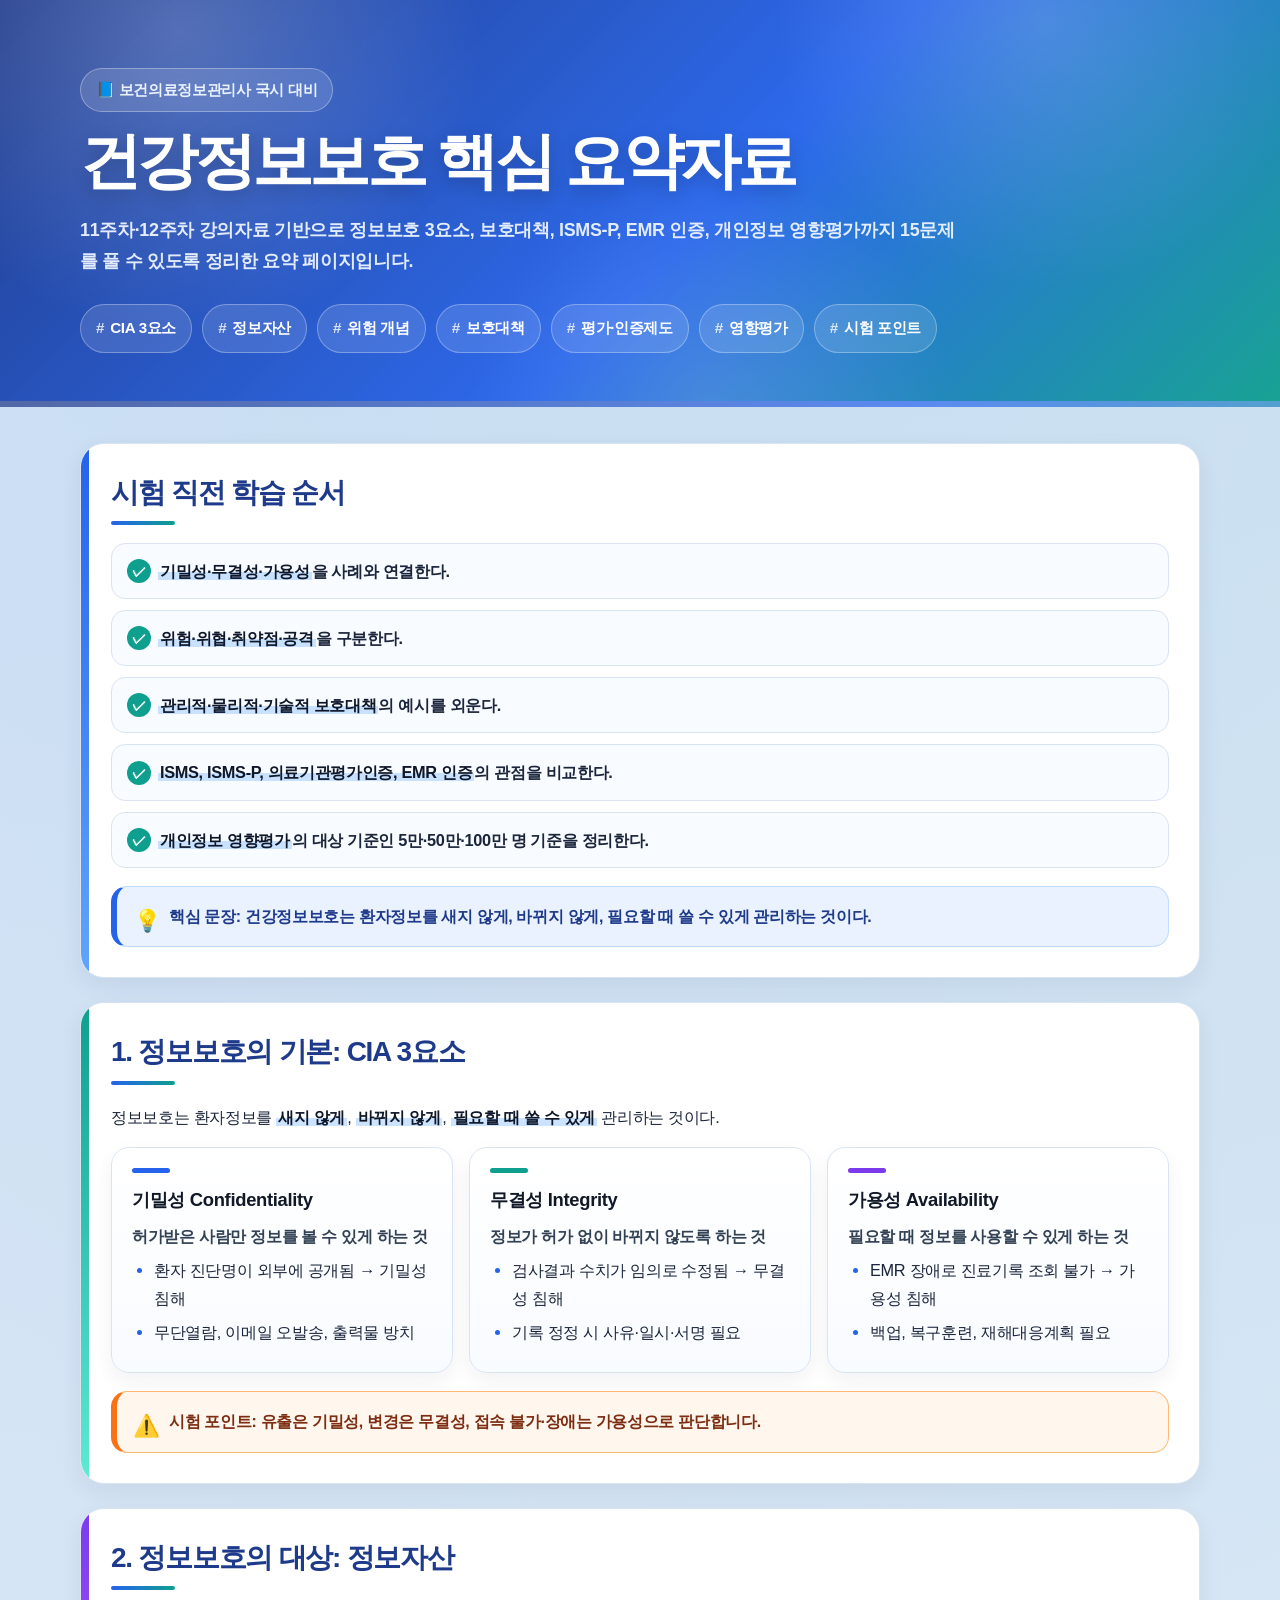
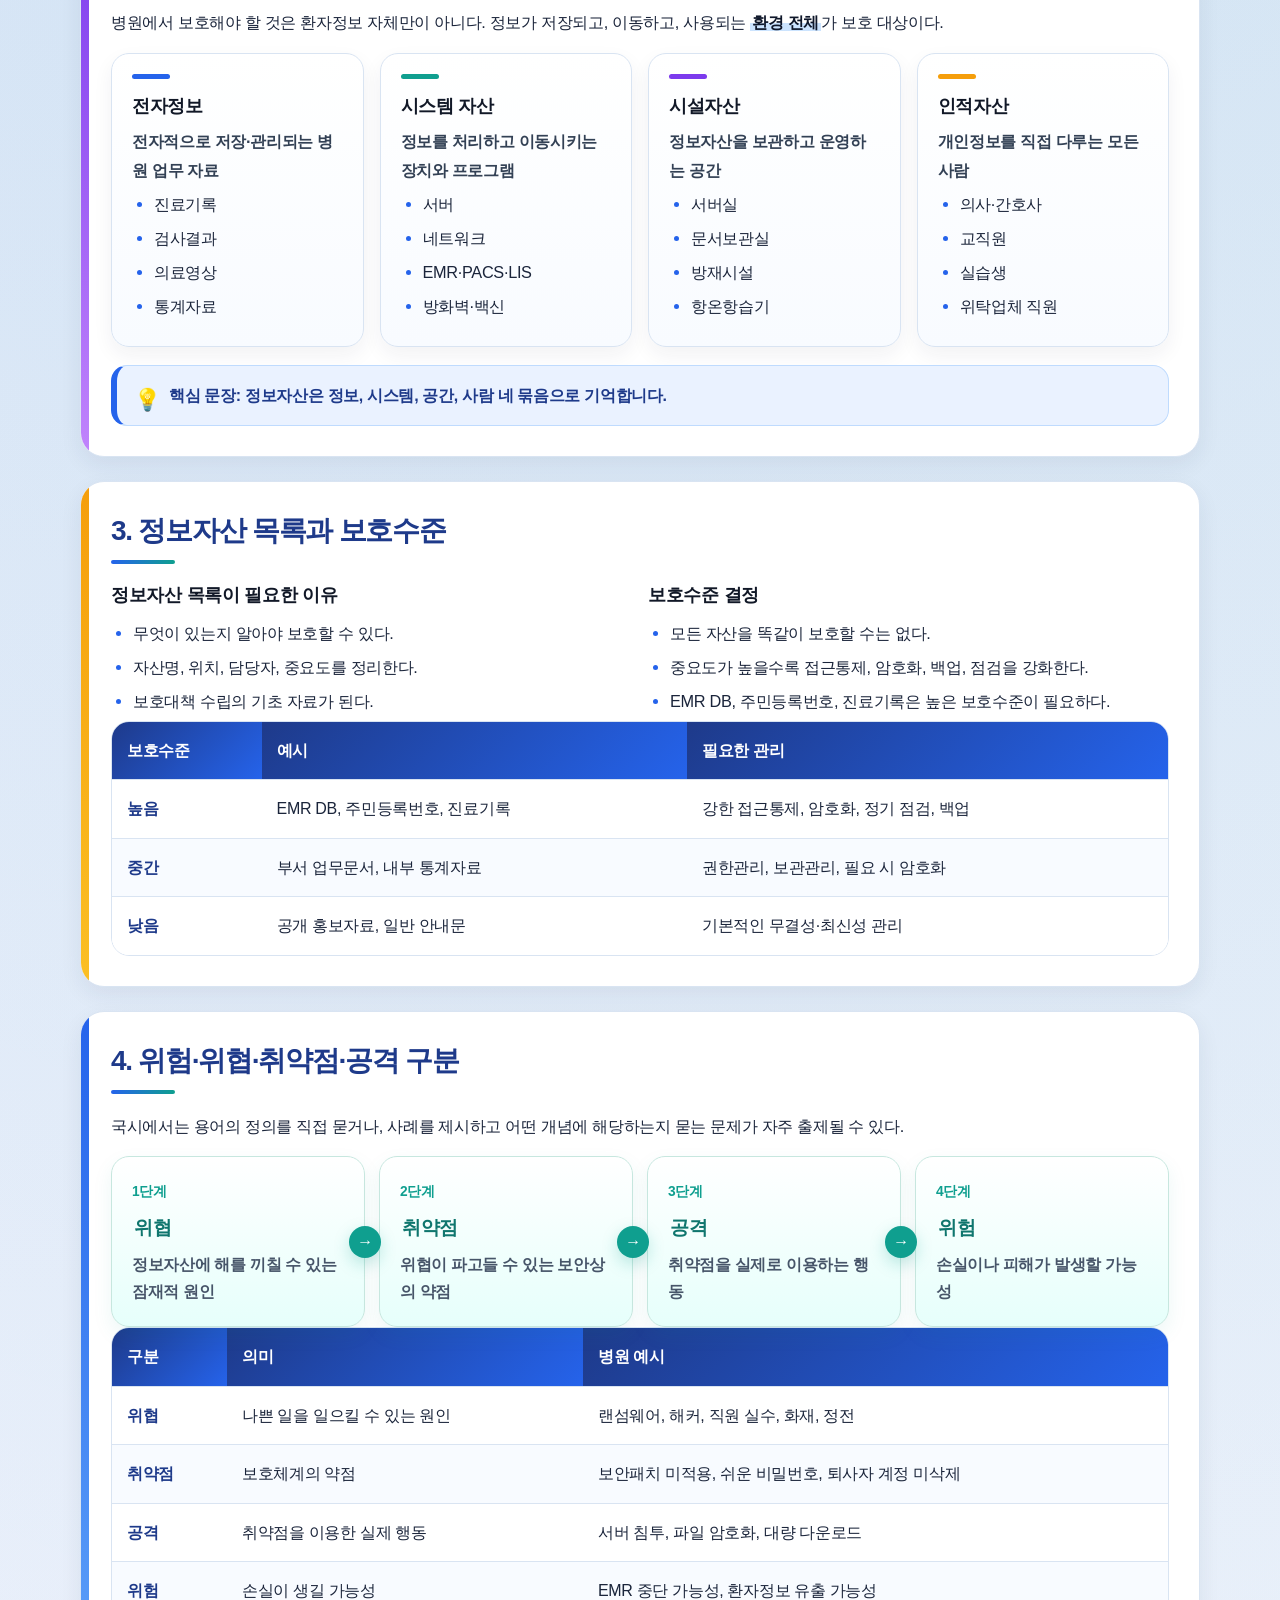
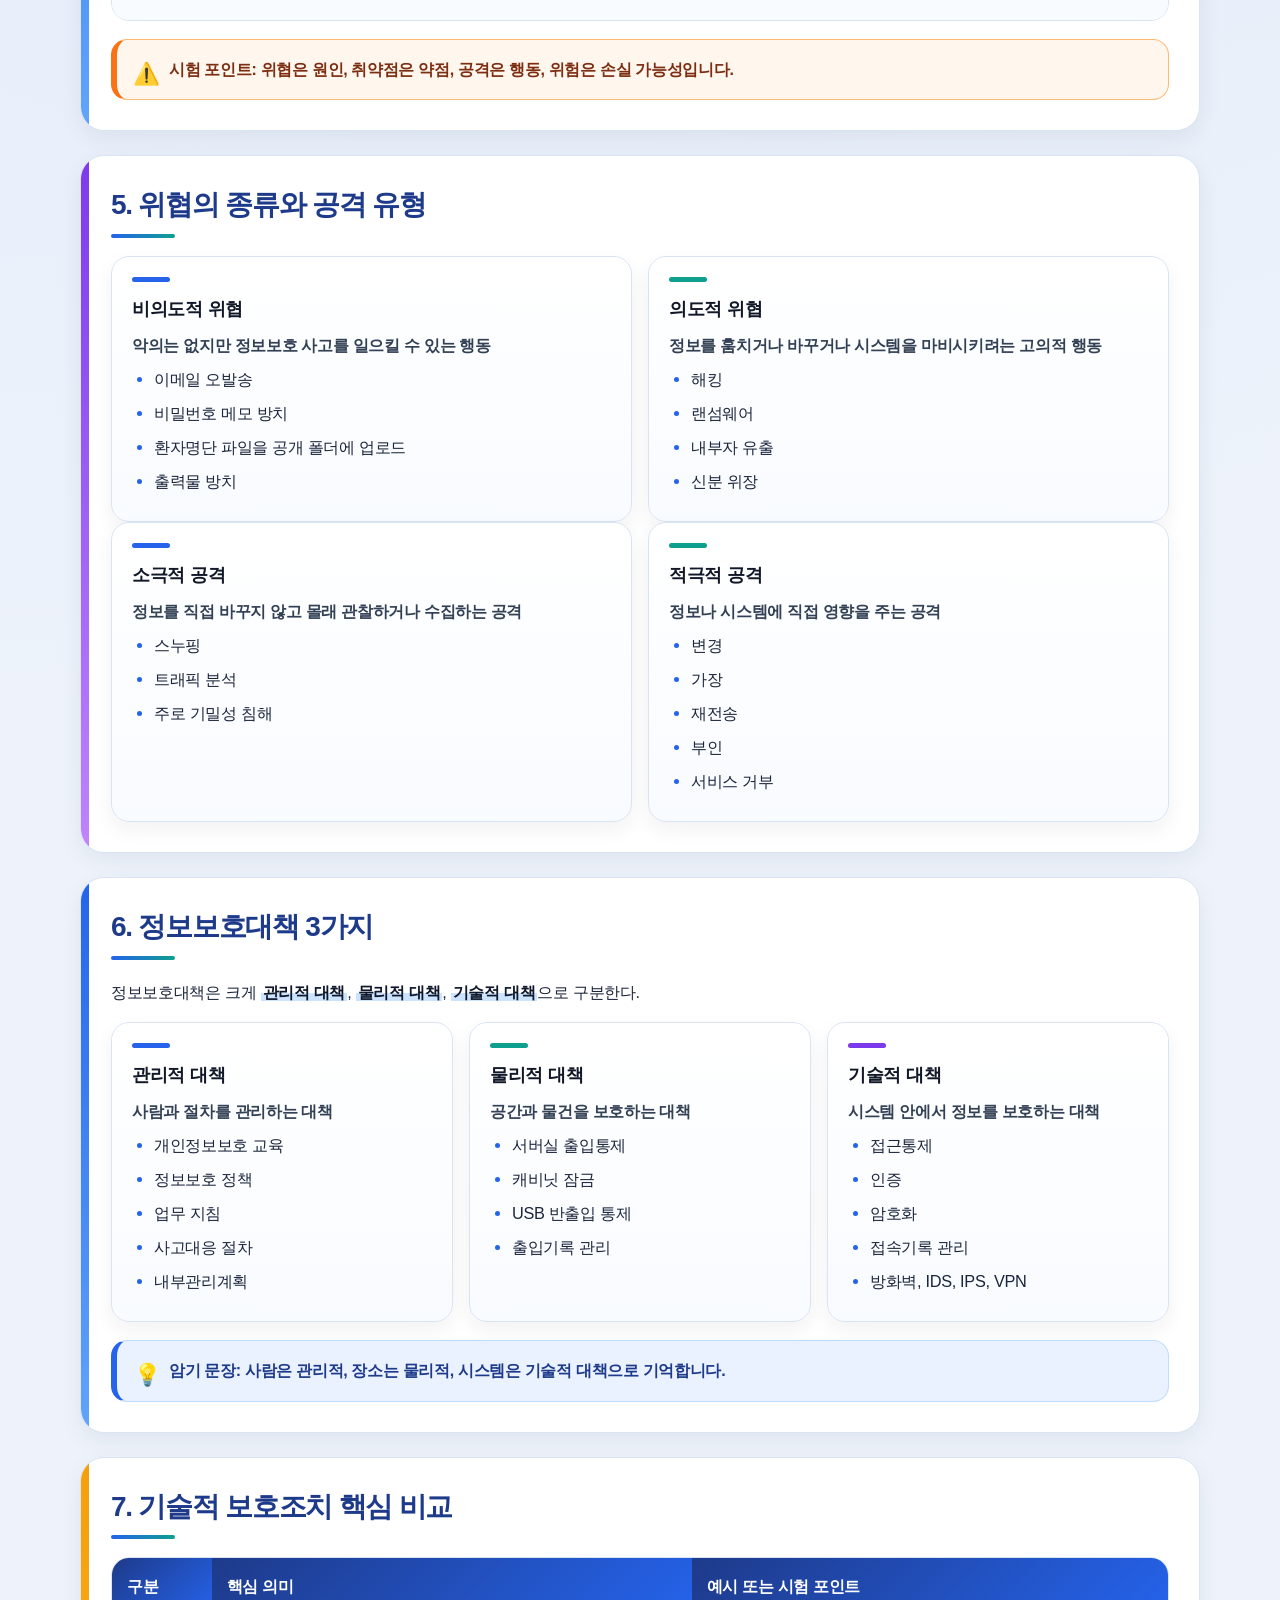
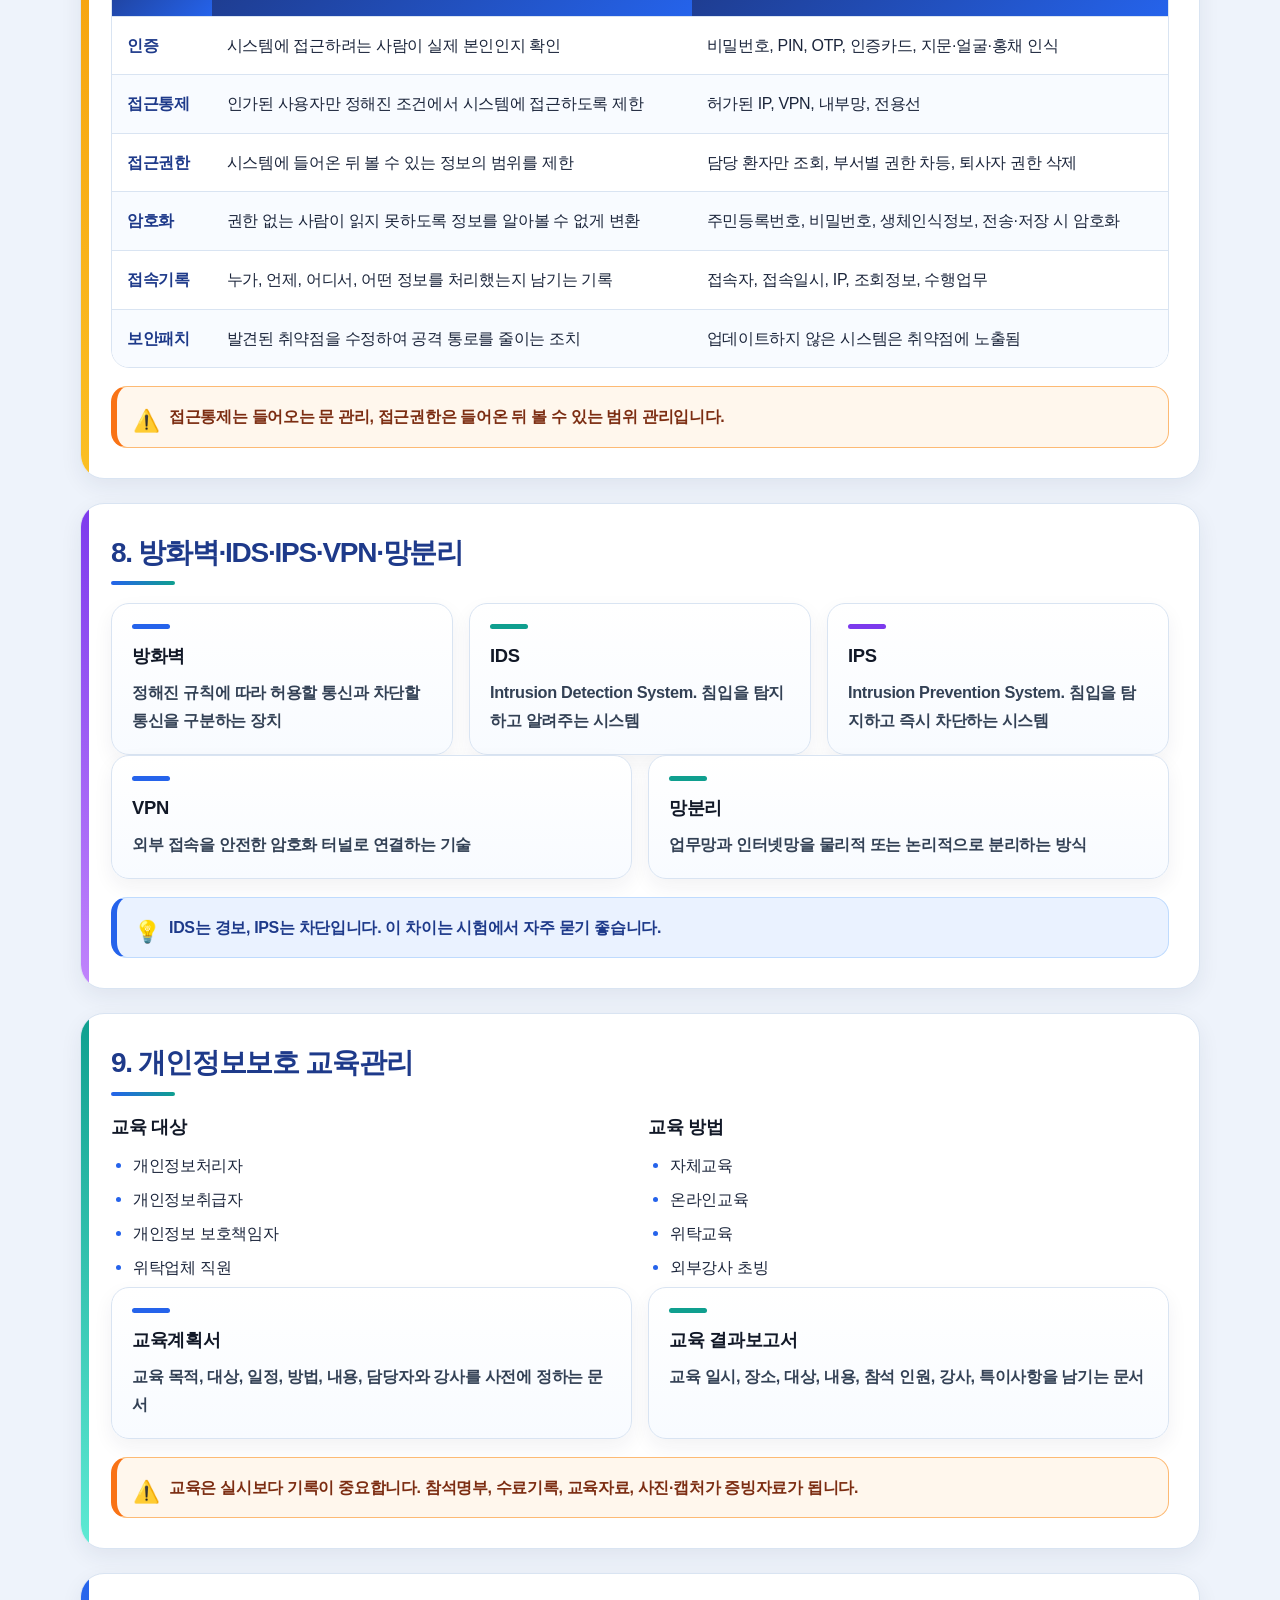
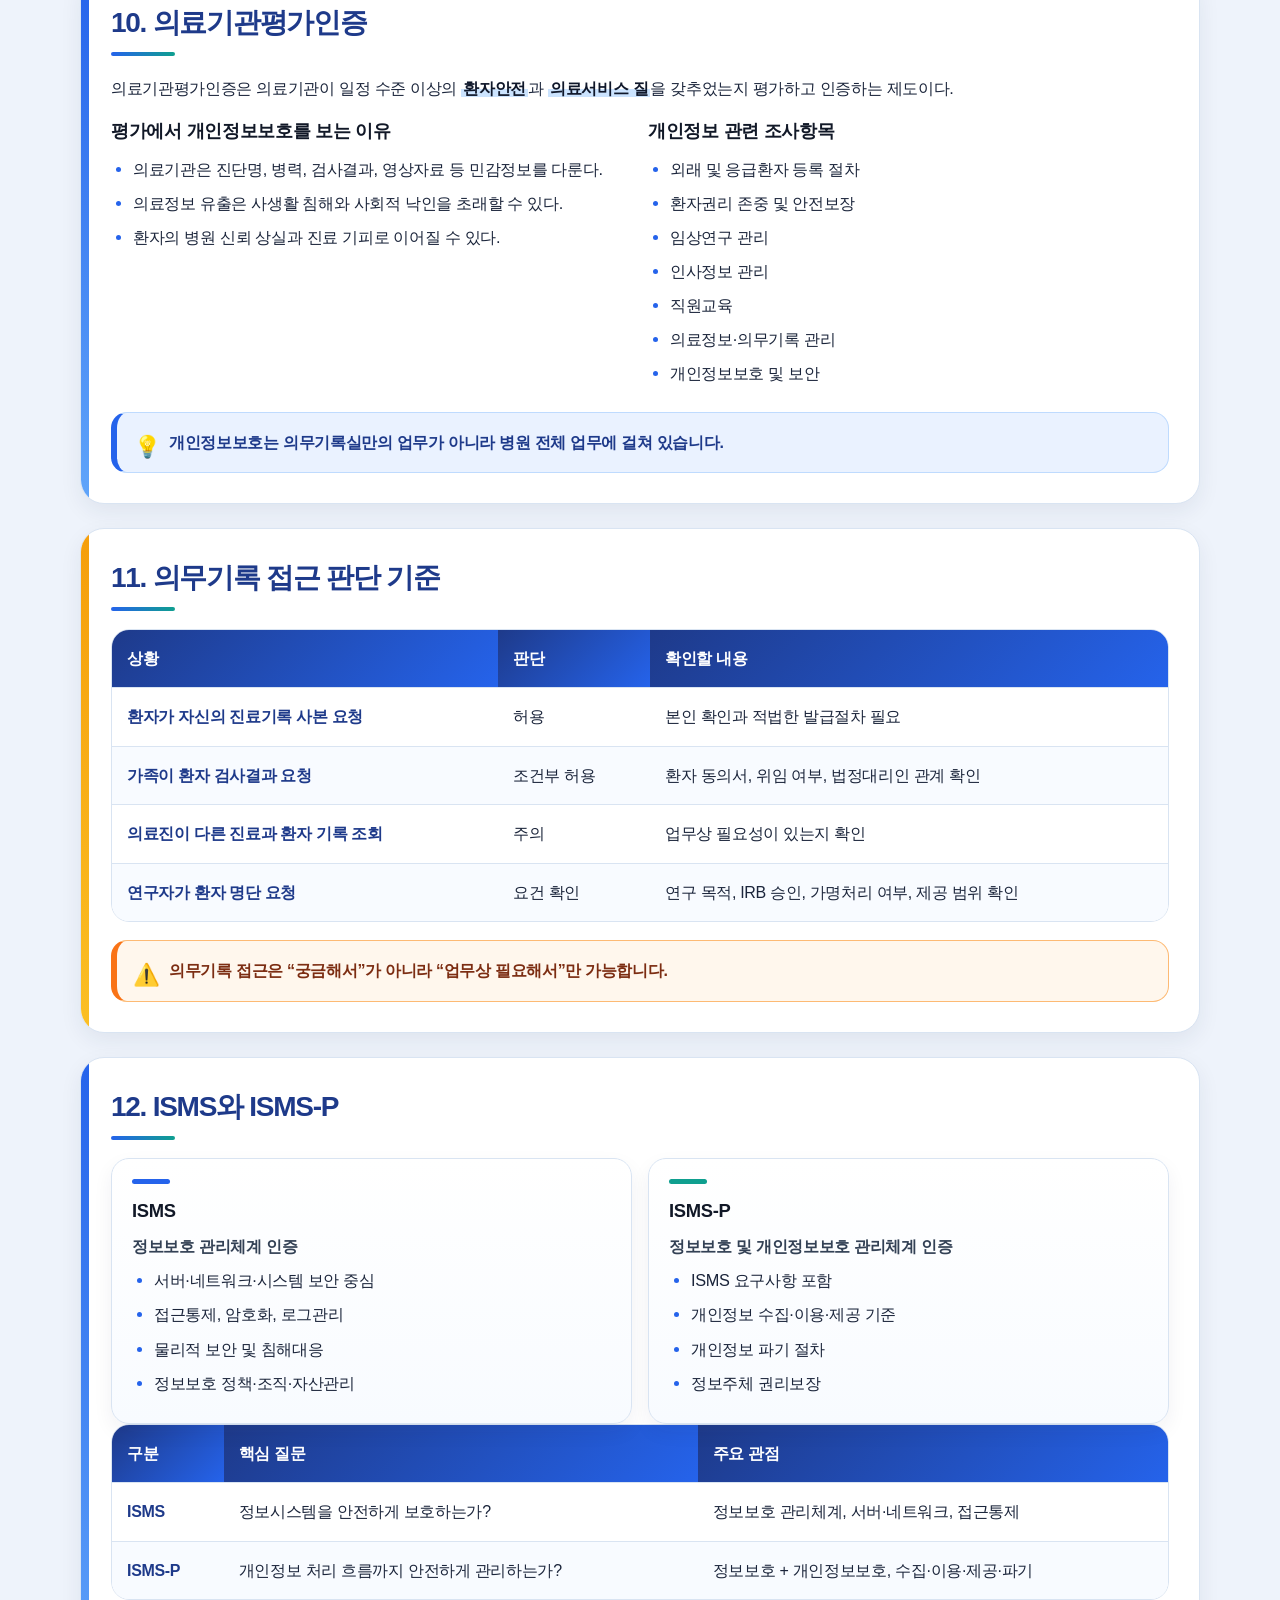
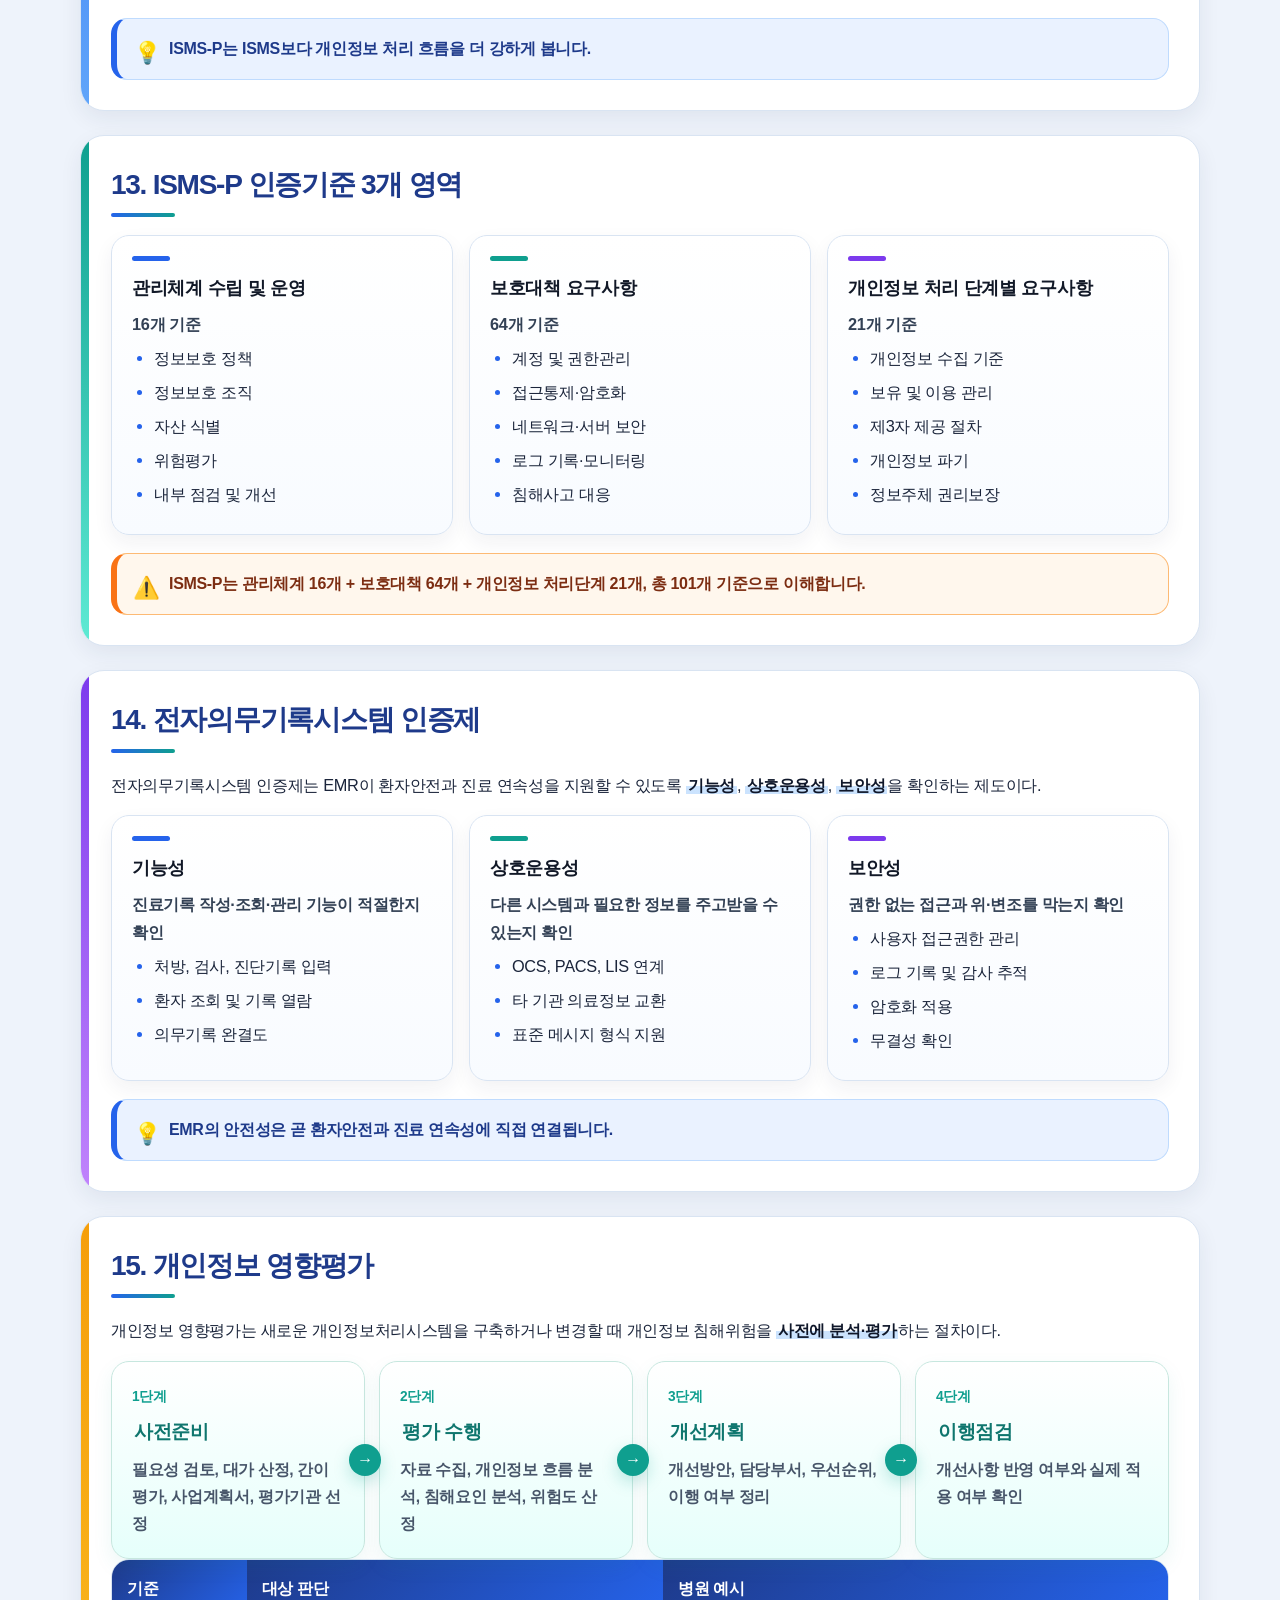
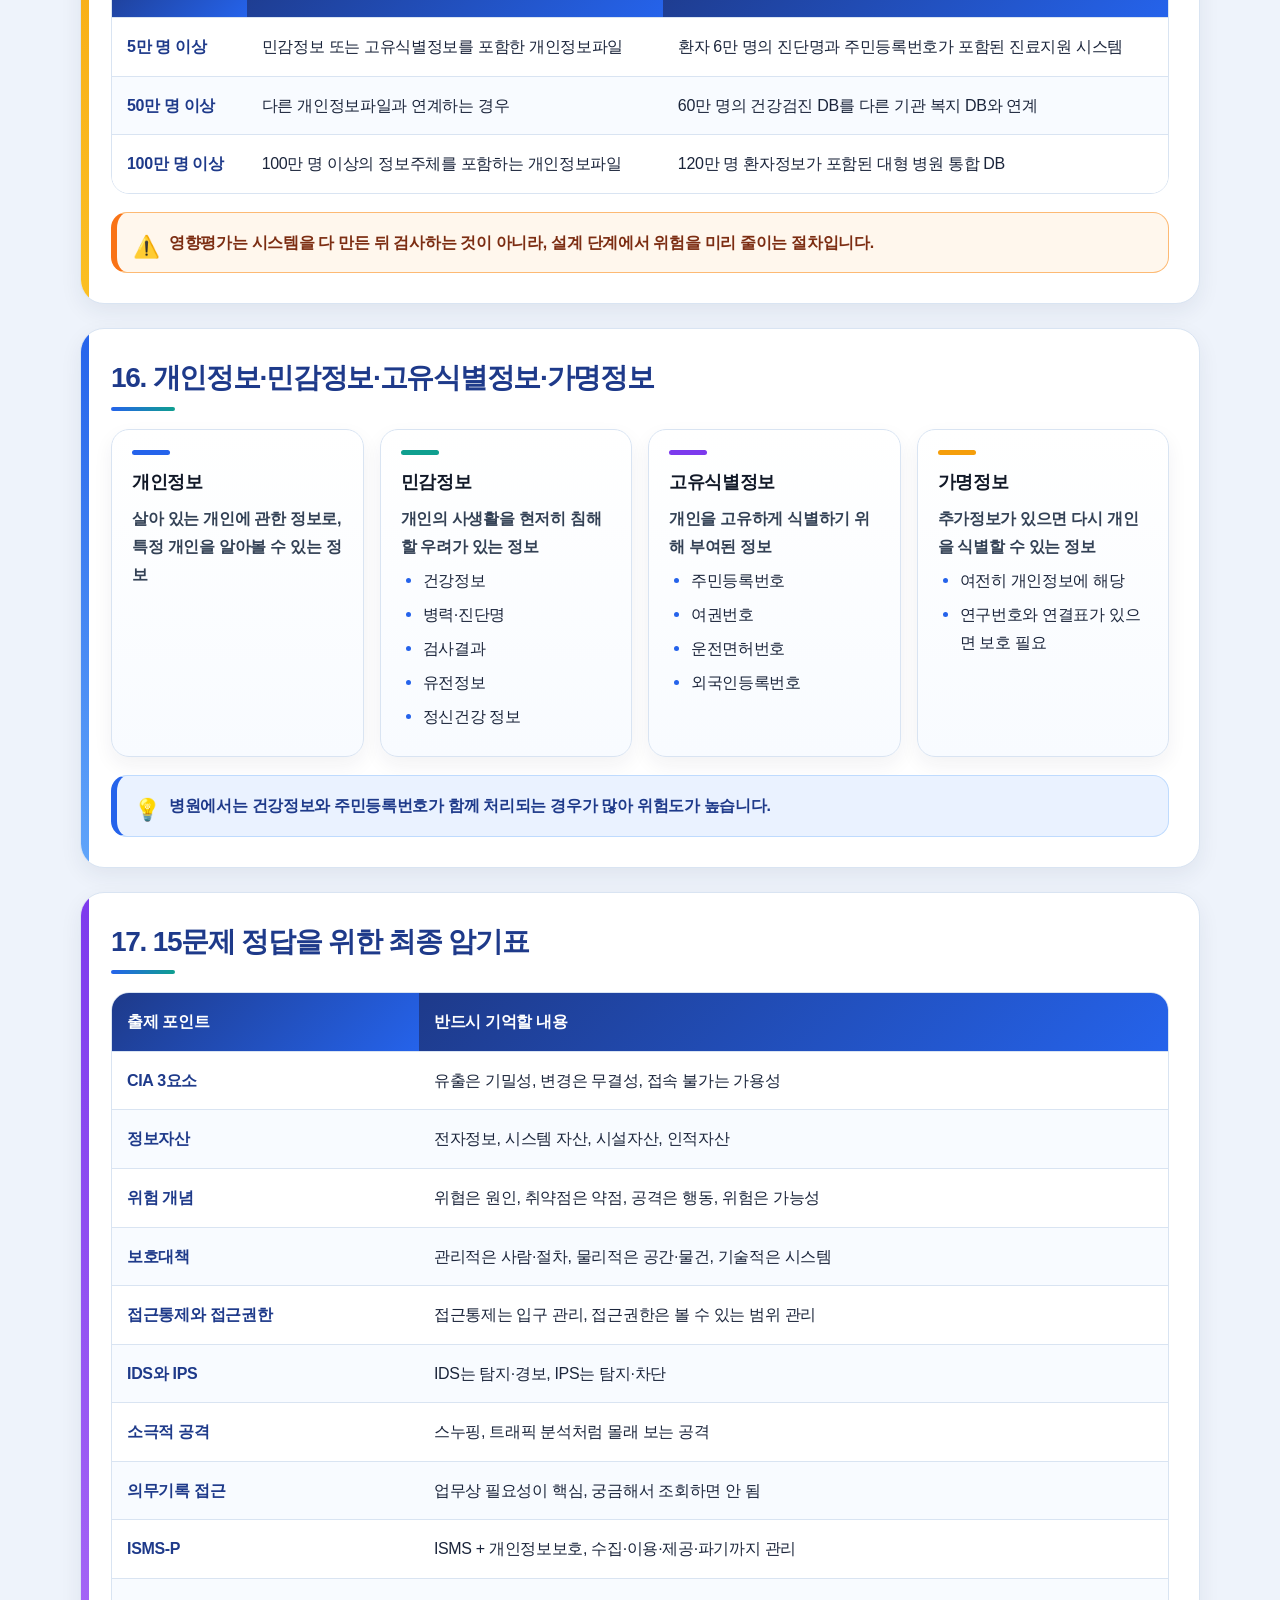
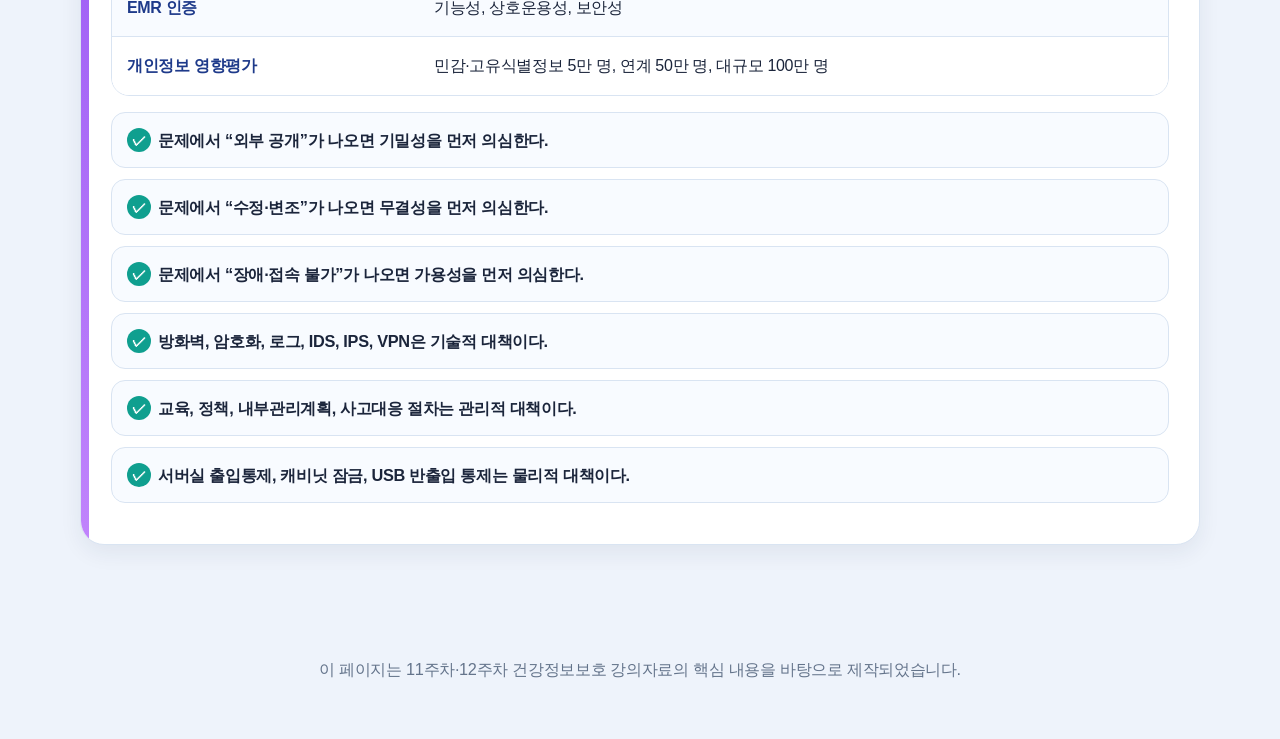
==== commit 40a8ef8e: "Update index.html" ====
--- a/10,11weeks/index.html
+++ b/10,11weeks/index.html
@@ -4,7 +4,7 @@
   <meta charset="UTF-8" />
   <meta name="viewport" content="width=device-width, initial-scale=1.0" />
   <title>건강정보보호 핵심 요약자료</title>
-  <link rel="stylesheet" href="health_info_protection_summary.css" />
+  <link rel="stylesheet" href="style.css" />
 </head>
 
 <body>
--- a/10,11weeks/style.css
+++ b/10,11weeks/style.css
@@ -0,0 +1,646 @@
+:root {
+  --bg: #eef3fb;
+  --surface: #ffffff;
+  --surface-soft: #f8fbff;
+  --line: #d9e4f2;
+  --text: #1b253b;
+  --muted: #64748b;
+
+  --primary: #2563eb;
+  --primary-dark: #1e3a8a;
+  --primary-soft: #eaf2ff;
+
+  --accent: #0f9f8f;
+  --accent-soft: #e6fffb;
+
+  --danger: #e11d48;
+  --danger-soft: #fff1f2;
+
+  --warn: #fff7ed;
+  --warn-line: #fdba74;
+
+  --green: #059669;
+  --green-soft: #ecfdf5;
+
+  --purple: #7c3aed;
+  --purple-soft: #f3e8ff;
+
+  --shadow: 0 14px 34px rgba(31, 42, 68, 0.10);
+  --shadow-soft: 0 8px 22px rgba(31, 42, 68, 0.07);
+}
+
+* {
+  box-sizing: border-box;
+}
+
+html {
+  scroll-behavior: smooth;
+}
+
+body {
+  margin: 0;
+  font-family: "Pretendard", "Noto Sans KR", "Apple SD Gothic Neo", "Malgun Gothic", sans-serif;
+  background:
+    radial-gradient(circle at top left, rgba(37, 99, 235, 0.12), transparent 34%),
+    radial-gradient(circle at top right, rgba(15, 159, 143, 0.10), transparent 30%),
+    var(--bg);
+  color: var(--text);
+  line-height: 1.72;
+  letter-spacing: -0.02em;
+}
+
+.container {
+  width: min(1120px, calc(100% - 32px));
+  margin: 0 auto;
+}
+
+/* =========================
+   상단 제목 영역
+   ========================= */
+
+.hero {
+  position: relative;
+  overflow: hidden;
+  background:
+    linear-gradient(135deg, rgba(30, 58, 138, 0.98) 0%, rgba(37, 99, 235, 0.95) 55%, rgba(15, 159, 143, 0.95) 100%);
+  color: #fff;
+  padding: 68px 0 48px;
+  border-bottom: 6px solid rgba(255, 255, 255, 0.22);
+}
+
+.hero::before {
+  content: "";
+  position: absolute;
+  inset: -80px;
+  background:
+    radial-gradient(circle at 18% 20%, rgba(255, 255, 255, 0.22), transparent 24%),
+    radial-gradient(circle at 78% 18%, rgba(255, 255, 255, 0.16), transparent 22%),
+    radial-gradient(circle at 55% 88%, rgba(255, 255, 255, 0.14), transparent 26%);
+  pointer-events: none;
+}
+
+.hero .container {
+  position: relative;
+  z-index: 1;
+}
+
+.eyebrow {
+  display: inline-block;
+  margin: 0 0 14px;
+  padding: 8px 15px;
+  font-size: 0.95rem;
+  font-weight: 800;
+  color: #eaf2ff;
+  border: 1px solid rgba(255, 255, 255, 0.32);
+  border-radius: 999px;
+  background: rgba(255, 255, 255, 0.13);
+  backdrop-filter: blur(8px);
+}
+
+.eyebrow::before {
+  content: "📘 ";
+}
+
+h1 {
+  margin: 0;
+  font-size: clamp(2.25rem, 4.8vw, 4rem);
+  line-height: 1.15;
+  font-weight: 900;
+  letter-spacing: -0.06em;
+  text-shadow: 0 6px 18px rgba(0, 0, 0, 0.20);
+}
+
+.lead {
+  max-width: 880px;
+  margin: 18px 0 0;
+  font-size: 1.12rem;
+  font-weight: 600;
+  color: #eaf2ff;
+  opacity: 0.96;
+}
+
+/* =========================
+   상단 내비게이션
+   ========================= */
+
+.top-nav {
+  display: flex;
+  flex-wrap: wrap;
+  gap: 10px;
+  margin-top: 28px;
+}
+
+.top-nav a {
+  display: inline-flex;
+  align-items: center;
+  gap: 6px;
+  color: #fff;
+  text-decoration: none;
+  border: 1px solid rgba(255, 255, 255, 0.30);
+  padding: 10px 15px;
+  border-radius: 999px;
+  background: rgba(255, 255, 255, 0.12);
+  font-size: 0.95rem;
+  font-weight: 800;
+  transition: all 0.18s ease;
+}
+
+.top-nav a::before {
+  content: "#";
+  opacity: 0.8;
+  font-weight: 900;
+}
+
+.top-nav a:hover {
+  transform: translateY(-2px);
+  background: #ffffff;
+  color: var(--primary-dark);
+  box-shadow: 0 10px 22px rgba(0, 0, 0, 0.16);
+}
+
+/* =========================
+   본문
+   ========================= */
+
+main {
+  padding: 36px 0 64px;
+}
+
+.card {
+  position: relative;
+  overflow: hidden;
+  background: var(--surface);
+  border: 1px solid var(--line);
+  border-radius: 24px;
+  padding: 30px;
+  margin-bottom: 24px;
+  box-shadow: var(--shadow-soft);
+}
+
+.card::before {
+  content: "";
+  position: absolute;
+  top: 0;
+  left: 0;
+  width: 8px;
+  height: 100%;
+  background: linear-gradient(180deg, var(--primary), #60a5fa);
+}
+
+.card:hover {
+  transform: translateY(-2px);
+  box-shadow: var(--shadow);
+  transition: all 0.2s ease;
+}
+
+/* 카드별 색상 변주 */
+main .card:nth-of-type(2n)::before {
+  background: linear-gradient(180deg, var(--accent), #5eead4);
+}
+
+main .card:nth-of-type(3n)::before {
+  background: linear-gradient(180deg, var(--purple), #c084fc);
+}
+
+main .card:nth-of-type(4n)::before {
+  background: linear-gradient(180deg, #f59e0b, #fbbf24);
+}
+
+h2 {
+  margin: 0 0 18px;
+  font-size: 1.75rem;
+  line-height: 1.35;
+  font-weight: 900;
+  color: var(--primary-dark);
+  letter-spacing: -0.045em;
+}
+
+h2::after {
+  content: "";
+  display: block;
+  width: 64px;
+  height: 4px;
+  margin-top: 10px;
+  border-radius: 999px;
+  background: linear-gradient(90deg, var(--primary), var(--accent));
+}
+
+h3 {
+  margin: 0 0 10px;
+  font-size: 1.15rem;
+  line-height: 1.45;
+  font-weight: 900;
+  color: #111827;
+}
+
+p,
+li {
+  font-size: 1.02rem;
+}
+
+p {
+  margin-top: 0;
+}
+
+ul,
+ol {
+  margin: 0;
+  padding-left: 22px;
+}
+
+li {
+  margin: 6px 0;
+}
+
+li::marker {
+  color: var(--primary);
+  font-weight: 900;
+}
+
+strong {
+  color: #0f172a;
+  font-weight: 900;
+  background: linear-gradient(transparent 58%, rgba(147, 197, 253, 0.48) 58%);
+  padding: 0 2px;
+}
+
+/* =========================
+   그리드
+   ========================= */
+
+.grid {
+  display: grid;
+  gap: 16px;
+}
+
+.grid.two {
+  grid-template-columns: repeat(2, minmax(0, 1fr));
+}
+
+.grid.three {
+  grid-template-columns: repeat(3, minmax(0, 1fr));
+}
+
+.grid.four {
+  grid-template-columns: repeat(4, minmax(0, 1fr));
+}
+
+/* =========================
+   작은 카드
+   ========================= */
+
+.mini-card {
+  position: relative;
+  border: 1px solid var(--line);
+  border-radius: 18px;
+  padding: 20px;
+  background: linear-gradient(180deg, #ffffff 0%, #f8fbff 100%);
+  box-shadow: 0 8px 20px rgba(31, 42, 68, 0.06);
+}
+
+.mini-card::before {
+  content: "";
+  display: block;
+  width: 38px;
+  height: 5px;
+  margin-bottom: 14px;
+  border-radius: 999px;
+  background: var(--primary);
+}
+
+.mini-card:nth-child(2n)::before {
+  background: var(--accent);
+}
+
+.mini-card:nth-child(3n)::before {
+  background: var(--purple);
+}
+
+.mini-card:nth-child(4n)::before {
+  background: #f59e0b;
+}
+
+.mini-card h3 {
+  margin-bottom: 8px;
+}
+
+.mini-card p {
+  margin-bottom: 0;
+  color: #334155;
+  font-weight: 600;
+}
+
+/* =========================
+   노트 / 경고 박스
+   ========================= */
+
+.note {
+  position: relative;
+  margin-top: 18px;
+  padding: 16px 18px 16px 52px;
+  background: var(--primary-soft);
+  border: 1px solid #bfdbfe;
+  border-left: 6px solid var(--primary);
+  border-radius: 16px;
+  color: #1e3a8a;
+  font-weight: 700;
+}
+
+.note::before {
+  content: "💡";
+  position: absolute;
+  left: 17px;
+  top: 15px;
+  font-size: 1.35rem;
+}
+
+.alert {
+  position: relative;
+  margin-top: 18px;
+  padding: 16px 18px 16px 52px;
+  background: var(--warn);
+  border: 1px solid var(--warn-line);
+  border-left: 6px solid #f97316;
+  border-radius: 16px;
+  color: #7c2d12;
+  font-weight: 700;
+}
+
+.alert::before {
+  content: "⚠️";
+  position: absolute;
+  left: 16px;
+  top: 15px;
+  font-size: 1.35rem;
+}
+
+/* =========================
+   흐름도
+   ========================= */
+
+.flow {
+  display: grid;
+  grid-template-columns: repeat(4, minmax(0, 1fr));
+  gap: 14px;
+}
+
+.flow-step {
+  position: relative;
+  padding: 20px;
+  border-radius: 18px;
+  border: 1px solid #c7e7df;
+  background: linear-gradient(180deg, #ffffff 0%, var(--accent-soft) 100%);
+  box-shadow: 0 8px 20px rgba(15, 159, 143, 0.08);
+}
+
+.flow-step:not(:last-child)::after {
+  content: "→";
+  position: absolute;
+  right: -17px;
+  top: 50%;
+  transform: translateY(-50%);
+  z-index: 2;
+  width: 32px;
+  height: 32px;
+  border-radius: 50%;
+  display: grid;
+  place-items: center;
+  background: var(--accent);
+  color: #fff;
+  font-weight: 900;
+  box-shadow: 0 6px 16px rgba(15, 159, 143, 0.25);
+}
+
+.flow-step span {
+  display: inline-block;
+  font-size: 0.86rem;
+  color: var(--accent);
+  font-weight: 900;
+  margin-bottom: 8px;
+}
+
+.flow-step strong {
+  display: block;
+  font-size: 1.18rem;
+  margin-bottom: 8px;
+  color: #0f766e;
+  background: none;
+}
+
+.flow-step p {
+  margin: 0;
+  color: #475569;
+  font-size: 0.98rem;
+  font-weight: 600;
+}
+
+/* =========================
+   표
+   ========================= */
+
+.table-wrap {
+  overflow-x: auto;
+  border-radius: 18px;
+}
+
+table {
+  width: 100%;
+  border-collapse: separate;
+  border-spacing: 0;
+  min-width: 760px;
+  background: #ffffff;
+  border: 1px solid var(--line);
+  border-radius: 18px;
+  overflow: hidden;
+  box-shadow: 0 8px 20px rgba(31, 42, 68, 0.06);
+}
+
+th,
+td {
+  border-bottom: 1px solid var(--line);
+  padding: 15px;
+  text-align: left;
+  vertical-align: top;
+}
+
+th {
+  background: linear-gradient(135deg, var(--primary-dark), var(--primary));
+  color: #ffffff;
+  font-weight: 900;
+}
+
+td {
+  background: #ffffff;
+}
+
+tbody tr:nth-child(even) td {
+  background: #f8fbff;
+}
+
+tbody tr:hover td {
+  background: #eef4ff;
+}
+
+td:first-child {
+  color: var(--primary-dark);
+  font-weight: 900;
+}
+
+tr:last-child td {
+  border-bottom: none;
+}
+
+/* =========================
+   체크 리스트
+   ========================= */
+
+.check-list {
+  list-style: none;
+  padding: 0;
+  margin: 16px 0 0;
+}
+
+.check-list li {
+  position: relative;
+  margin-bottom: 11px;
+  padding: 13px 14px 13px 46px;
+  border-radius: 14px;
+  background: #f8fbff;
+  border: 1px solid var(--line);
+  font-weight: 650;
+}
+
+.check-list li::before {
+  content: "✓";
+  position: absolute;
+  left: 15px;
+  top: 50%;
+  transform: translateY(-50%);
+  width: 24px;
+  height: 24px;
+  border-radius: 50%;
+  display: grid;
+  place-items: center;
+  background: var(--accent);
+  color: #ffffff;
+  font-weight: 900;
+  font-size: 0.9rem;
+}
+
+/* =========================
+   하단
+   ========================= */
+
+.footer {
+  padding: 22px 0 40px;
+  color: var(--muted);
+  text-align: center;
+  font-size: 0.95rem;
+}
+
+/* =========================
+   모바일 대응
+   ========================= */
+
+@media (max-width: 900px) {
+  .grid.two,
+  .grid.three,
+  .grid.four,
+  .flow {
+    grid-template-columns: 1fr;
+  }
+
+  .flow-step:not(:last-child)::after {
+    content: "↓";
+    right: 50%;
+    top: auto;
+    bottom: -17px;
+    transform: translateX(50%);
+  }
+
+  .hero {
+    padding: 52px 0 38px;
+  }
+
+  .card {
+    padding: 24px;
+    border-radius: 20px;
+  }
+
+  h1 {
+    font-size: 2.2rem;
+  }
+
+  h2 {
+    font-size: 1.55rem;
+  }
+}
+
+@media (max-width: 520px) {
+  .container {
+    width: min(100% - 24px, 1120px);
+  }
+
+  .top-nav a {
+    width: 100%;
+    justify-content: center;
+  }
+
+  .card {
+    padding: 22px 18px;
+  }
+
+  .mini-card {
+    padding: 18px;
+  }
+
+  p,
+  li {
+    font-size: 0.98rem;
+  }
+
+  th,
+  td {
+    padding: 13px;
+  }
+}
+
+/* =========================
+   인쇄용
+   ========================= */
+
+@media print {
+  body {
+    background: #ffffff;
+  }
+
+  .hero {
+    background: #ffffff;
+    color: #000000;
+    border-bottom: 2px solid #000000;
+  }
+
+  .eyebrow,
+  .top-nav a {
+    color: #000000;
+    background: #ffffff;
+    border: 1px solid #999999;
+  }
+
+  .card,
+  .mini-card,
+  table,
+  .note,
+  .alert {
+    box-shadow: none;
+    break-inside: avoid;
+  }
+
+  .card:hover {
+    transform: none;
+  }
+
+  .top-nav {
+    display: none;
+  }
+}
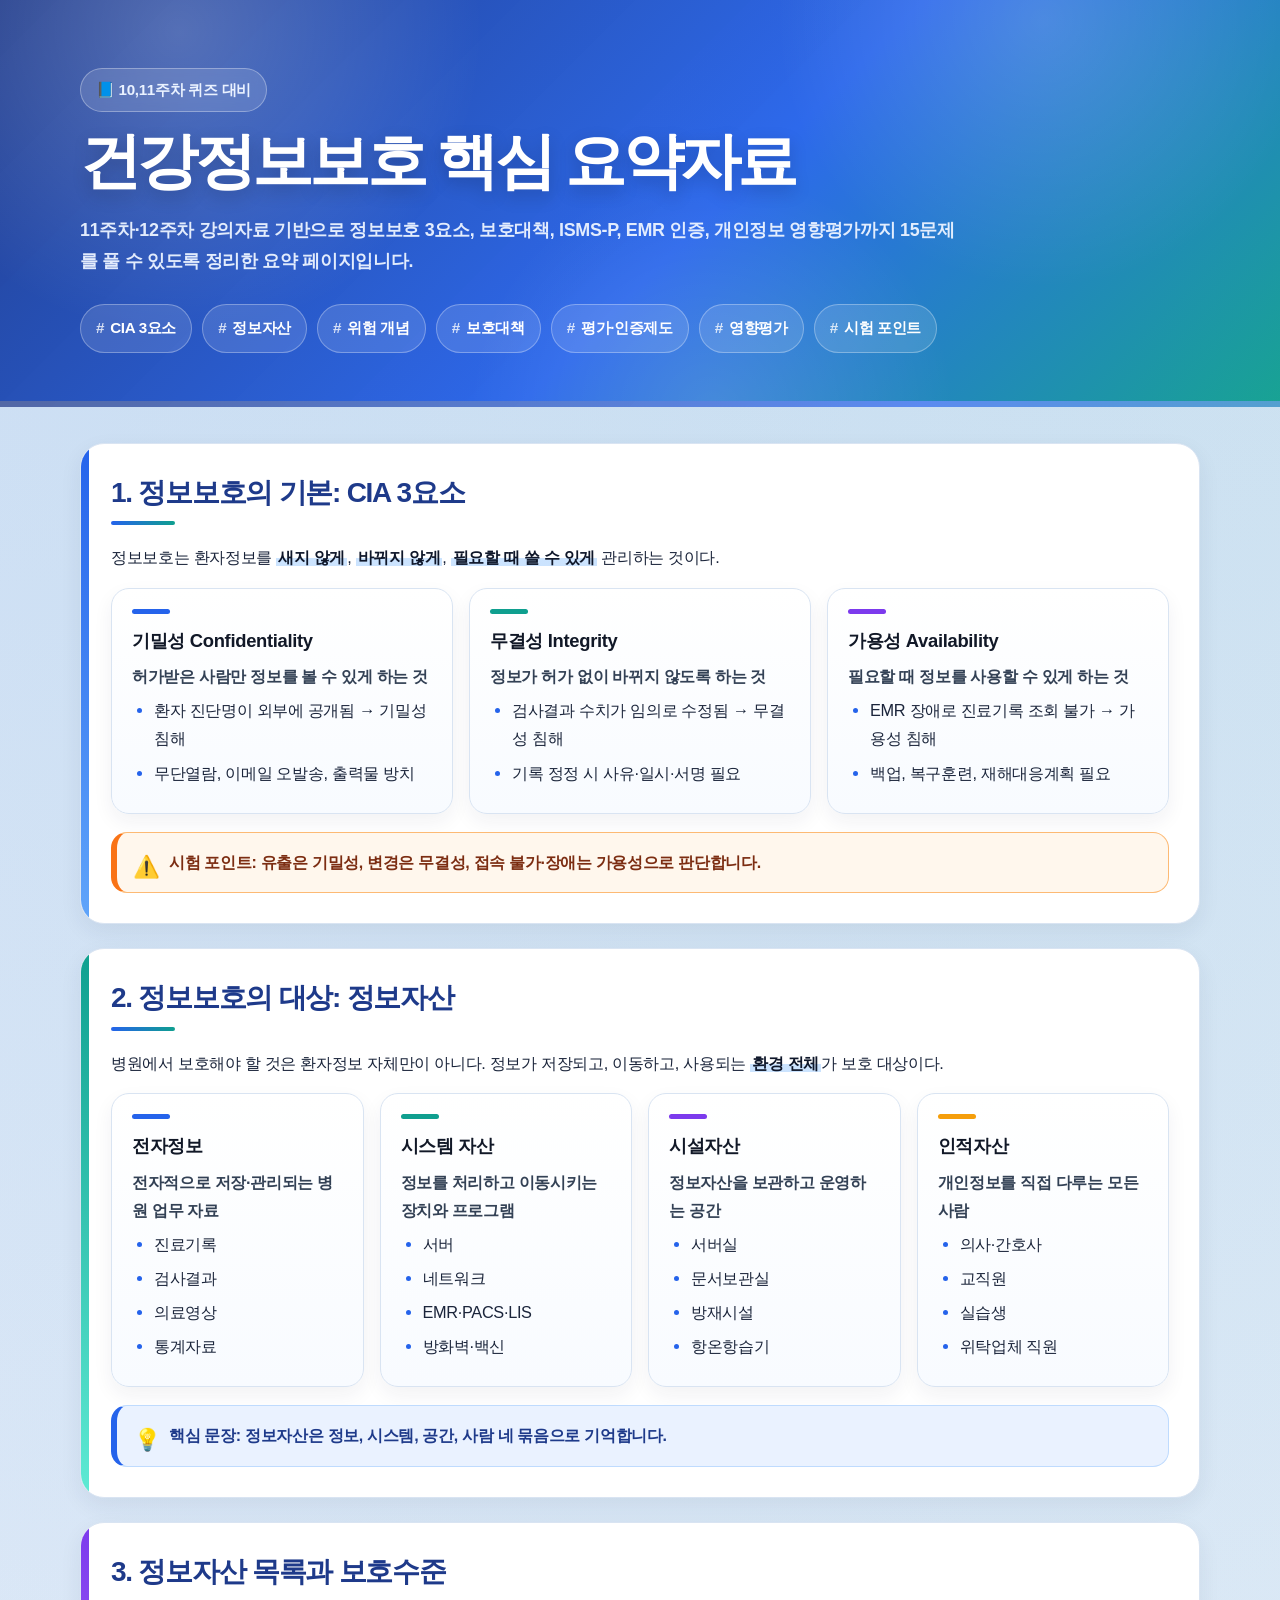
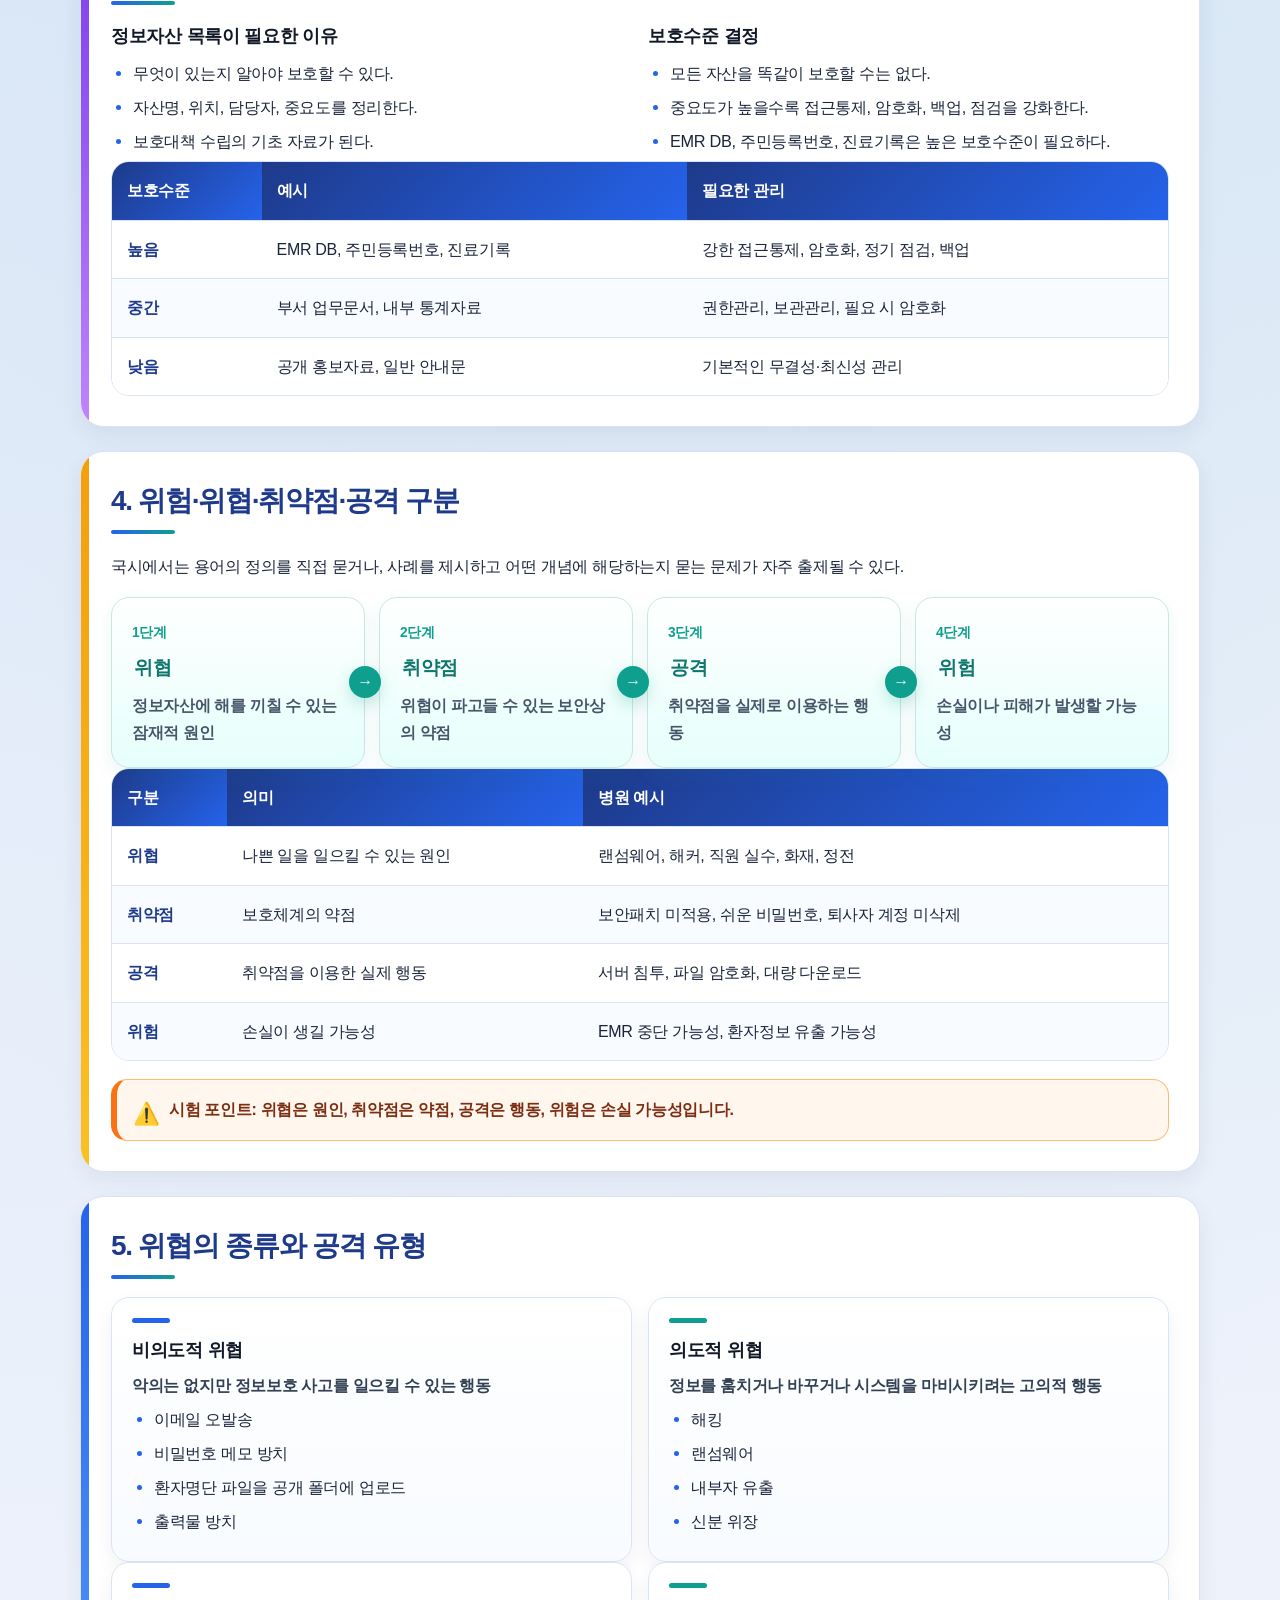
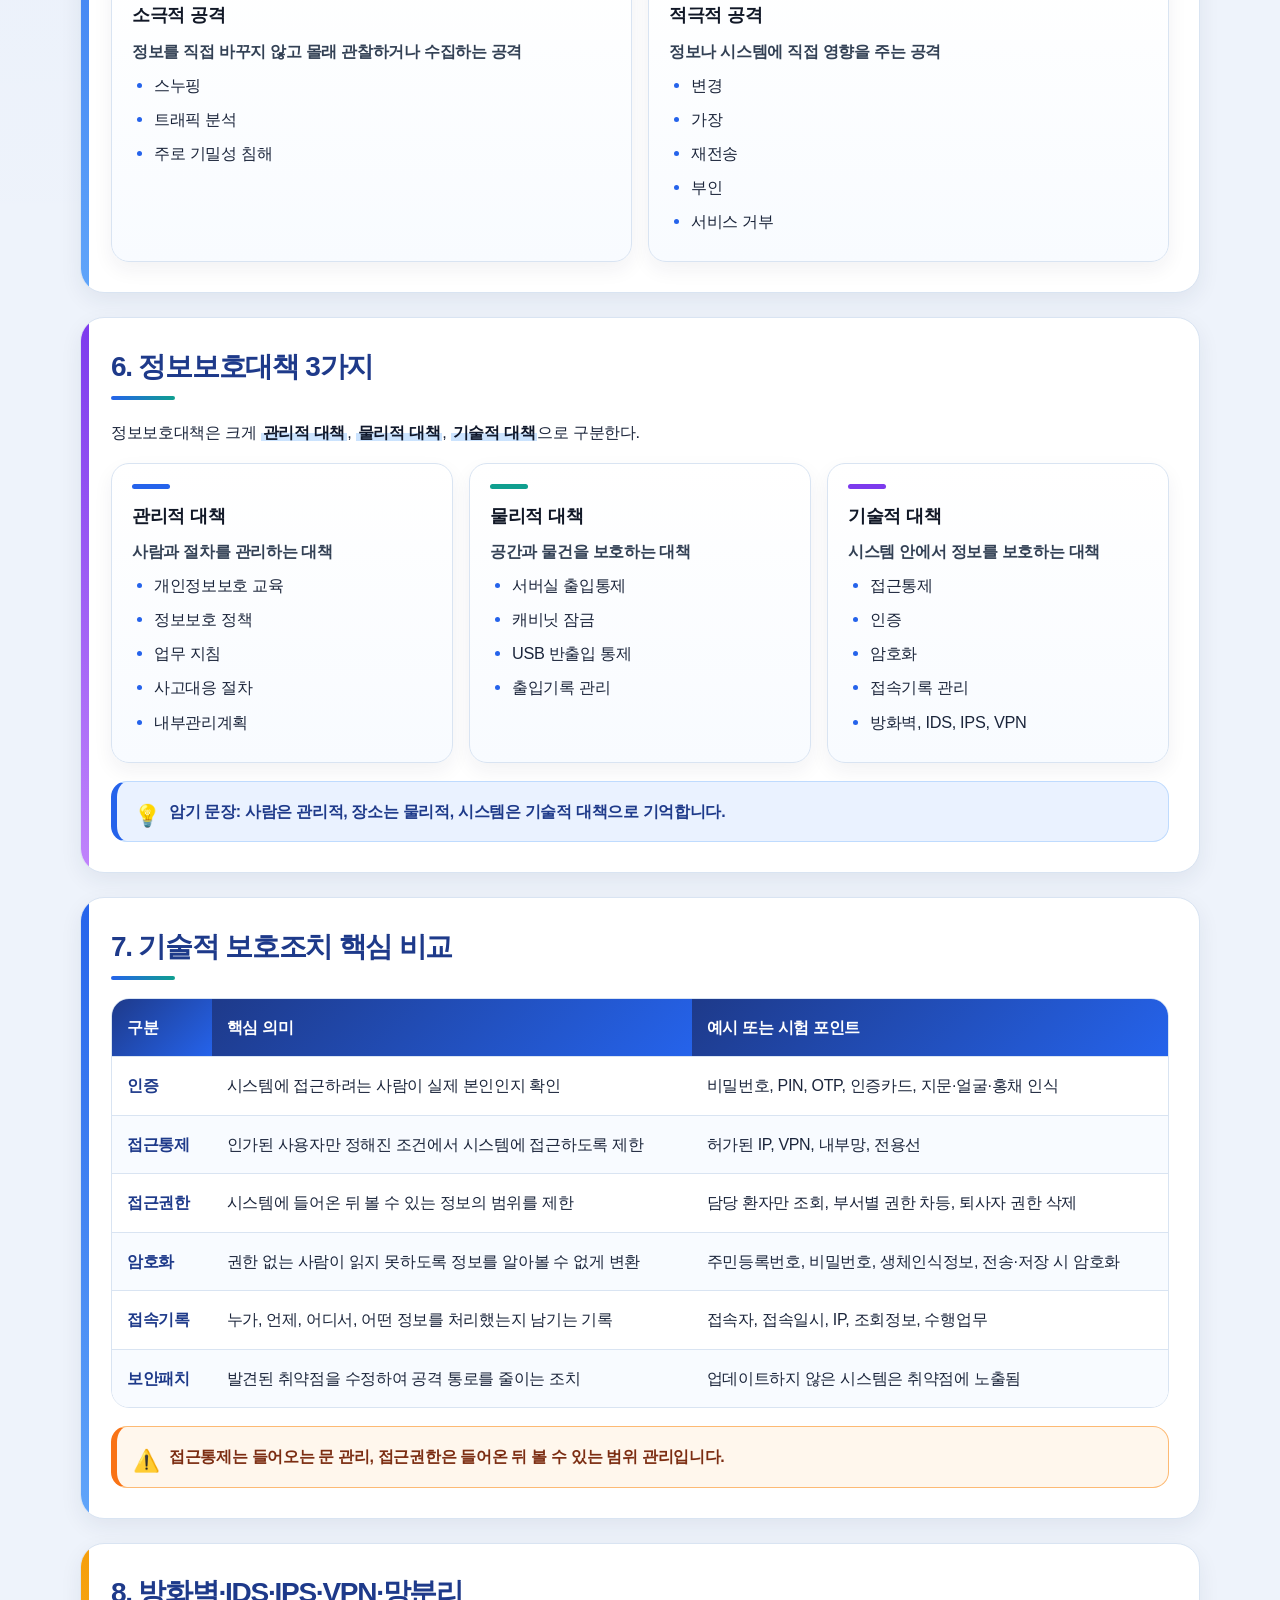
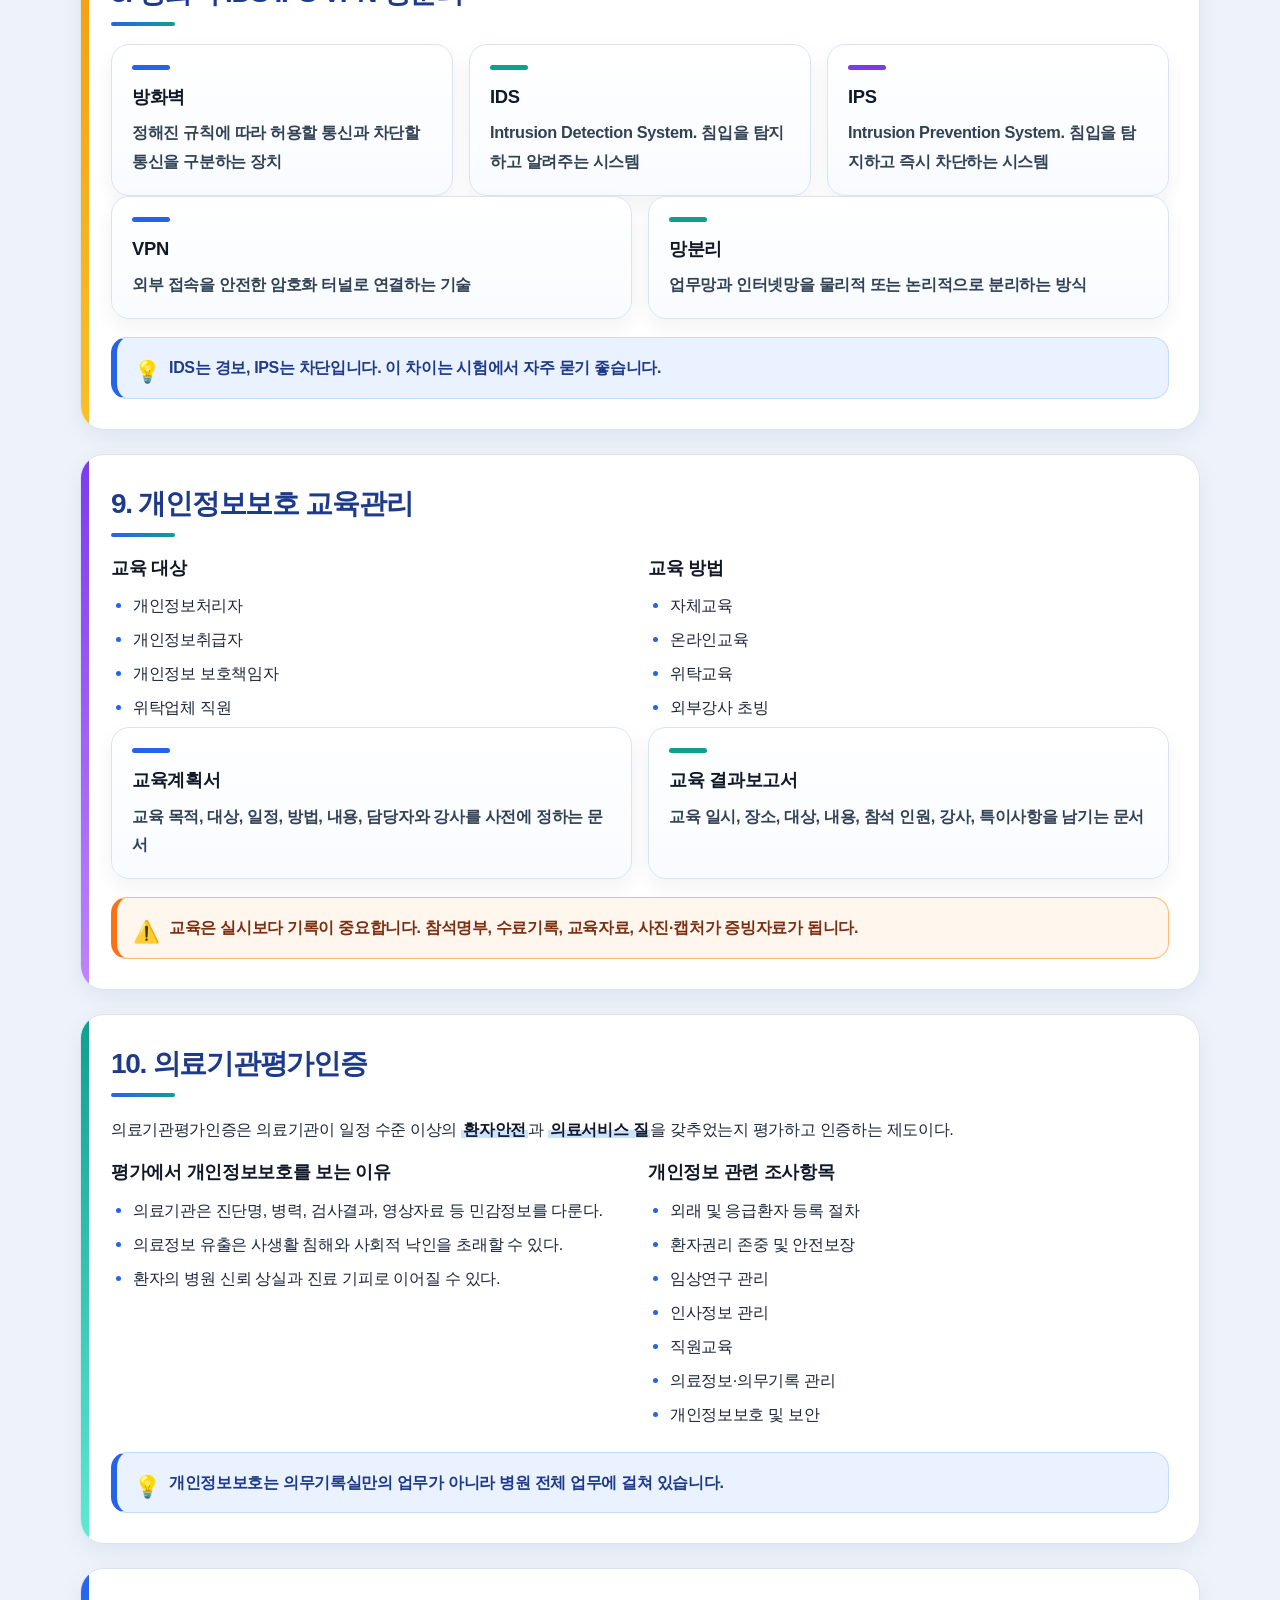
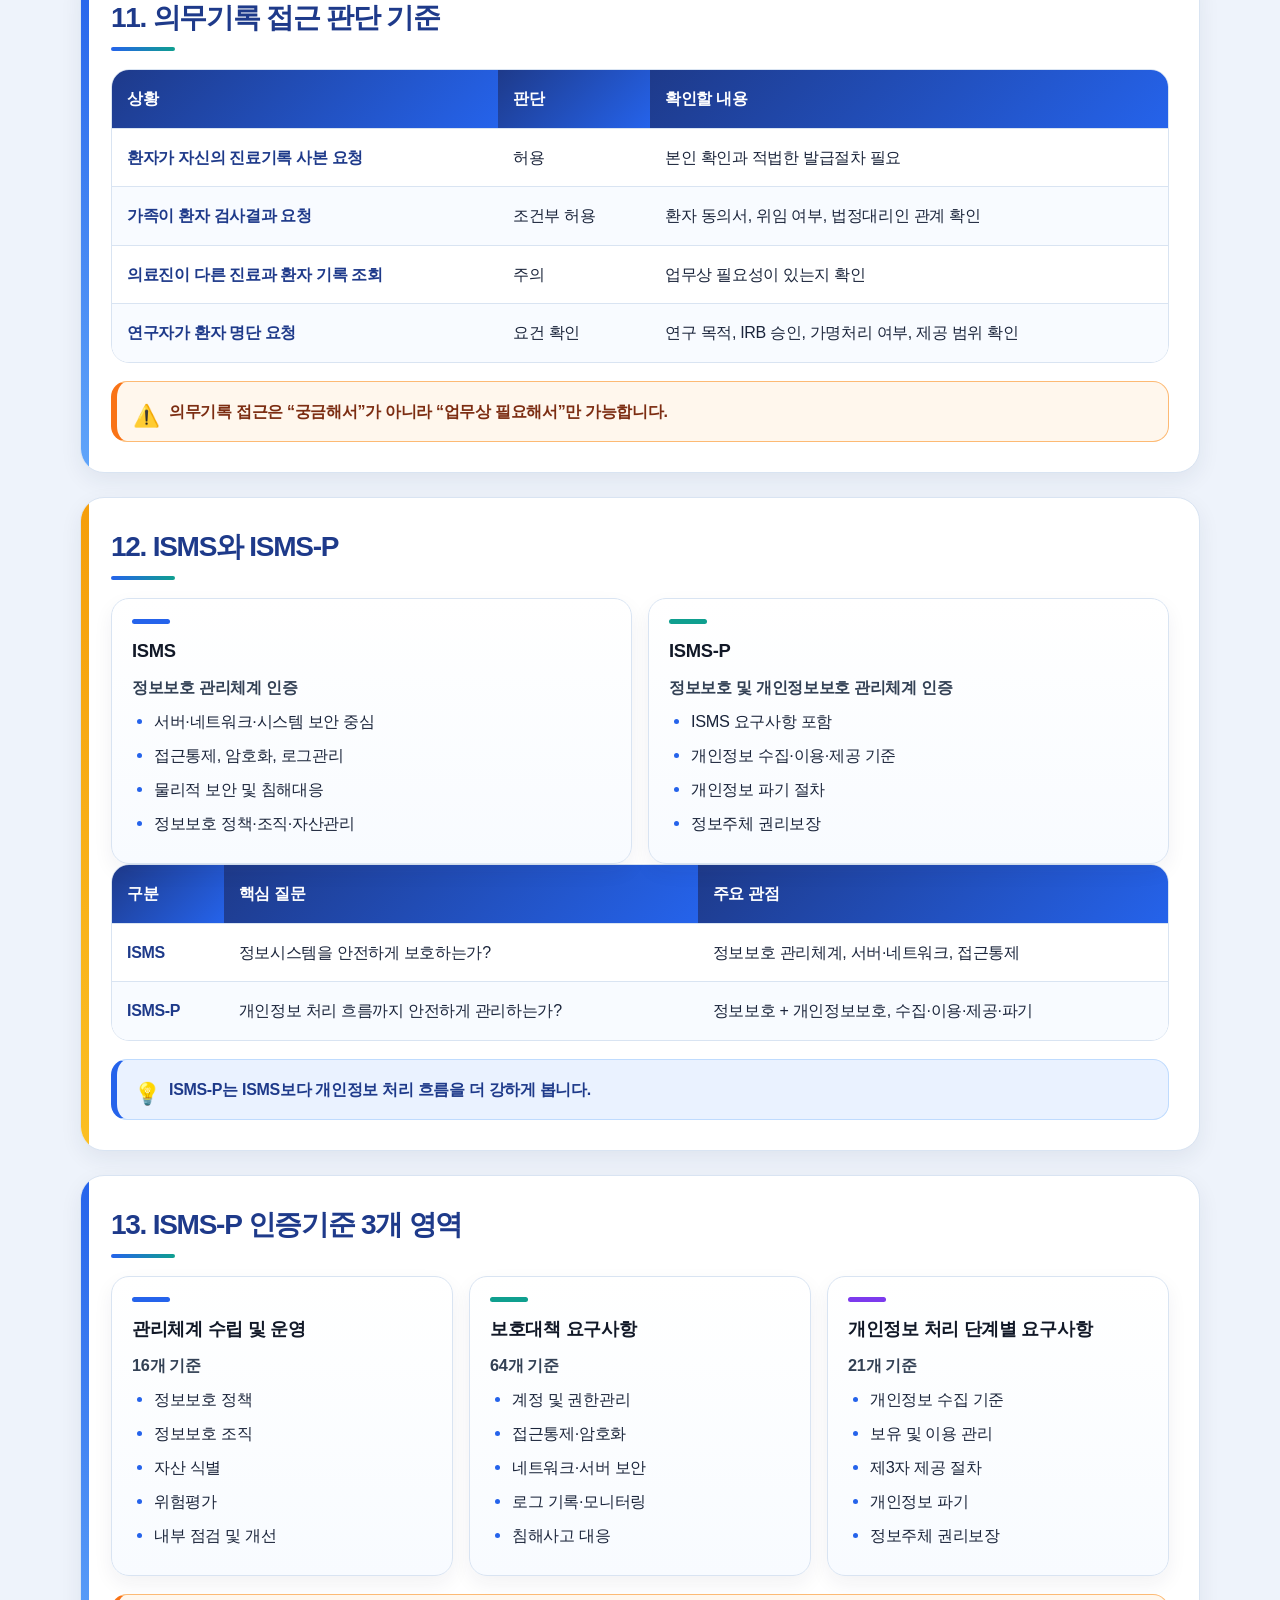
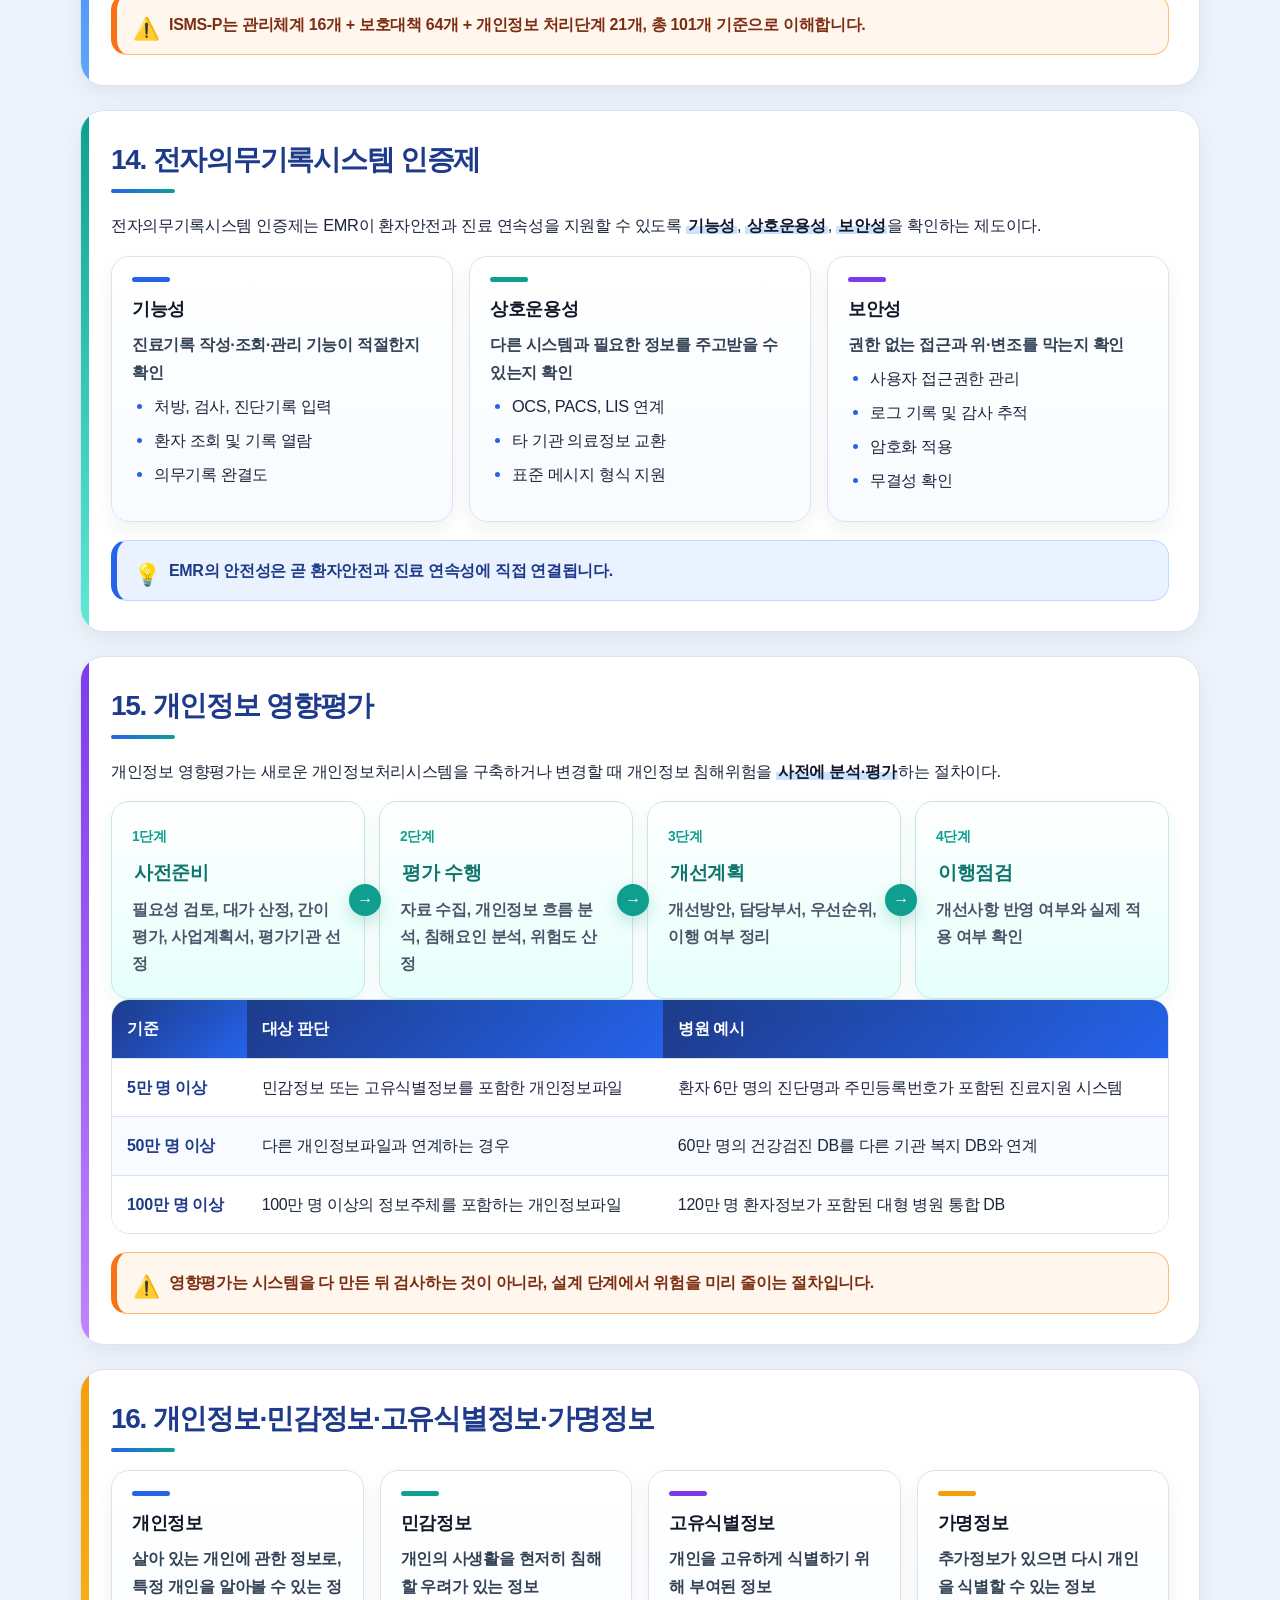
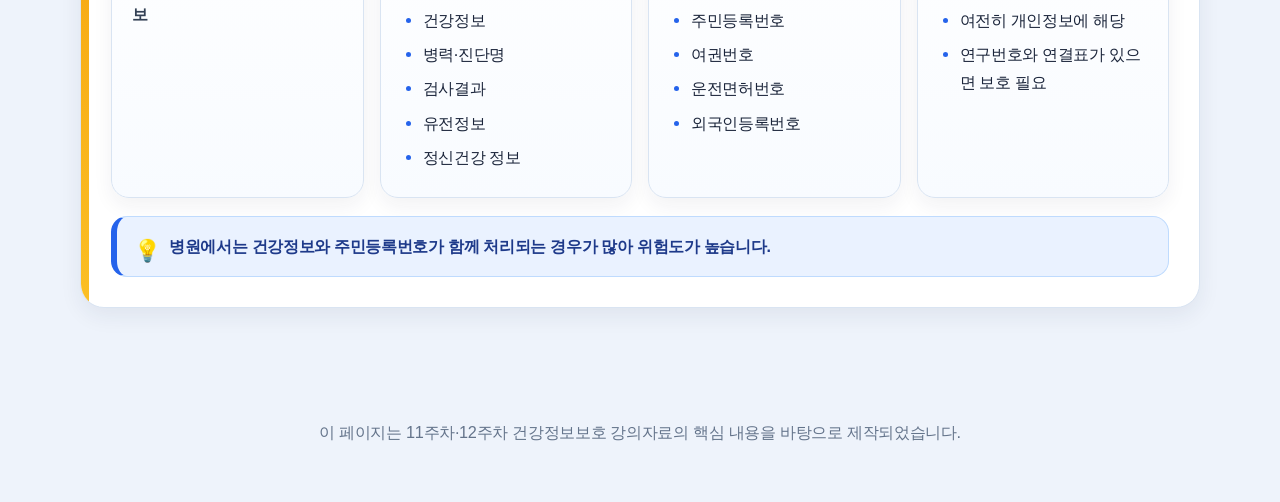
==== commit b5f2ec77: "Update index.html" ====
--- a/10,11weeks/index.html
+++ b/10,11weeks/index.html
@@ -10,7 +10,7 @@
 <body>
   <header class="hero">
     <div class="container">
-      <p class="eyebrow">보건의료정보관리사 국시 대비</p>
+      <p class="eyebrow">10,11주차 퀴즈 대비</p>
       <h1>건강정보보호 핵심 요약자료</h1>
       <p class="lead">
         11주차·12주차 강의자료 기반으로 정보보호 3요소, 보호대책,
@@ -30,21 +30,6 @@
   </header>
 
   <main class="container">
-
-    <section class="card" id="order">
-      <h2>시험 직전 학습 순서</h2>
-      <ol class="check-list">
-        <li><strong>기밀성·무결성·가용성</strong>을 사례와 연결한다.</li>
-        <li><strong>위험·위협·취약점·공격</strong>을 구분한다.</li>
-        <li><strong>관리적·물리적·기술적 보호대책</strong>의 예시를 외운다.</li>
-        <li><strong>ISMS, ISMS-P, 의료기관평가인증, EMR 인증</strong>의 관점을 비교한다.</li>
-        <li><strong>개인정보 영향평가</strong>의 대상 기준인 5만·50만·100만 명 기준을 정리한다.</li>
-      </ol>
-      <div class="note">
-        핵심 문장: 건강정보보호는 환자정보를 새지 않게, 바뀌지 않게, 필요할 때 쓸 수 있게 관리하는 것이다.
-      </div>
-    </section>
-
     <section class="card" id="cia">
       <h2>1. 정보보호의 기본: CIA 3요소</h2>
       <p>
@@ -838,77 +823,6 @@
         병원에서는 건강정보와 주민등록번호가 함께 처리되는 경우가 많아 위험도가 높습니다.
       </div>
     </section>
-
-    <section class="card" id="exam">
-      <h2>17. 15문제 정답을 위한 최종 암기표</h2>
-
-      <div class="table-wrap">
-        <table>
-          <thead>
-            <tr>
-              <th>출제 포인트</th>
-              <th>반드시 기억할 내용</th>
-            </tr>
-          </thead>
-          <tbody>
-            <tr>
-              <td>CIA 3요소</td>
-              <td>유출은 기밀성, 변경은 무결성, 접속 불가는 가용성</td>
-            </tr>
-            <tr>
-              <td>정보자산</td>
-              <td>전자정보, 시스템 자산, 시설자산, 인적자산</td>
-            </tr>
-            <tr>
-              <td>위험 개념</td>
-              <td>위협은 원인, 취약점은 약점, 공격은 행동, 위험은 가능성</td>
-            </tr>
-            <tr>
-              <td>보호대책</td>
-              <td>관리적은 사람·절차, 물리적은 공간·물건, 기술적은 시스템</td>
-            </tr>
-            <tr>
-              <td>접근통제와 접근권한</td>
-              <td>접근통제는 입구 관리, 접근권한은 볼 수 있는 범위 관리</td>
-            </tr>
-            <tr>
-              <td>IDS와 IPS</td>
-              <td>IDS는 탐지·경보, IPS는 탐지·차단</td>
-            </tr>
-            <tr>
-              <td>소극적 공격</td>
-              <td>스누핑, 트래픽 분석처럼 몰래 보는 공격</td>
-            </tr>
-            <tr>
-              <td>의무기록 접근</td>
-              <td>업무상 필요성이 핵심, 궁금해서 조회하면 안 됨</td>
-            </tr>
-            <tr>
-              <td>ISMS-P</td>
-              <td>ISMS + 개인정보보호, 수집·이용·제공·파기까지 관리</td>
-            </tr>
-            <tr>
-              <td>EMR 인증</td>
-              <td>기능성, 상호운용성, 보안성</td>
-            </tr>
-            <tr>
-              <td>개인정보 영향평가</td>
-              <td>민감·고유식별정보 5만 명, 연계 50만 명, 대규모 100만 명</td>
-            </tr>
-          </tbody>
-        </table>
-      </div>
-
-      <ul class="check-list">
-        <li>문제에서 “외부 공개”가 나오면 기밀성을 먼저 의심한다.</li>
-        <li>문제에서 “수정·변조”가 나오면 무결성을 먼저 의심한다.</li>
-        <li>문제에서 “장애·접속 불가”가 나오면 가용성을 먼저 의심한다.</li>
-        <li>방화벽, 암호화, 로그, IDS, IPS, VPN은 기술적 대책이다.</li>
-        <li>교육, 정책, 내부관리계획, 사고대응 절차는 관리적 대책이다.</li>
-        <li>서버실 출입통제, 캐비닛 잠금, USB 반출입 통제는 물리적 대책이다.</li>
-      </ul>
-    </section>
-
   </main>
 
   <footer class="footer">
